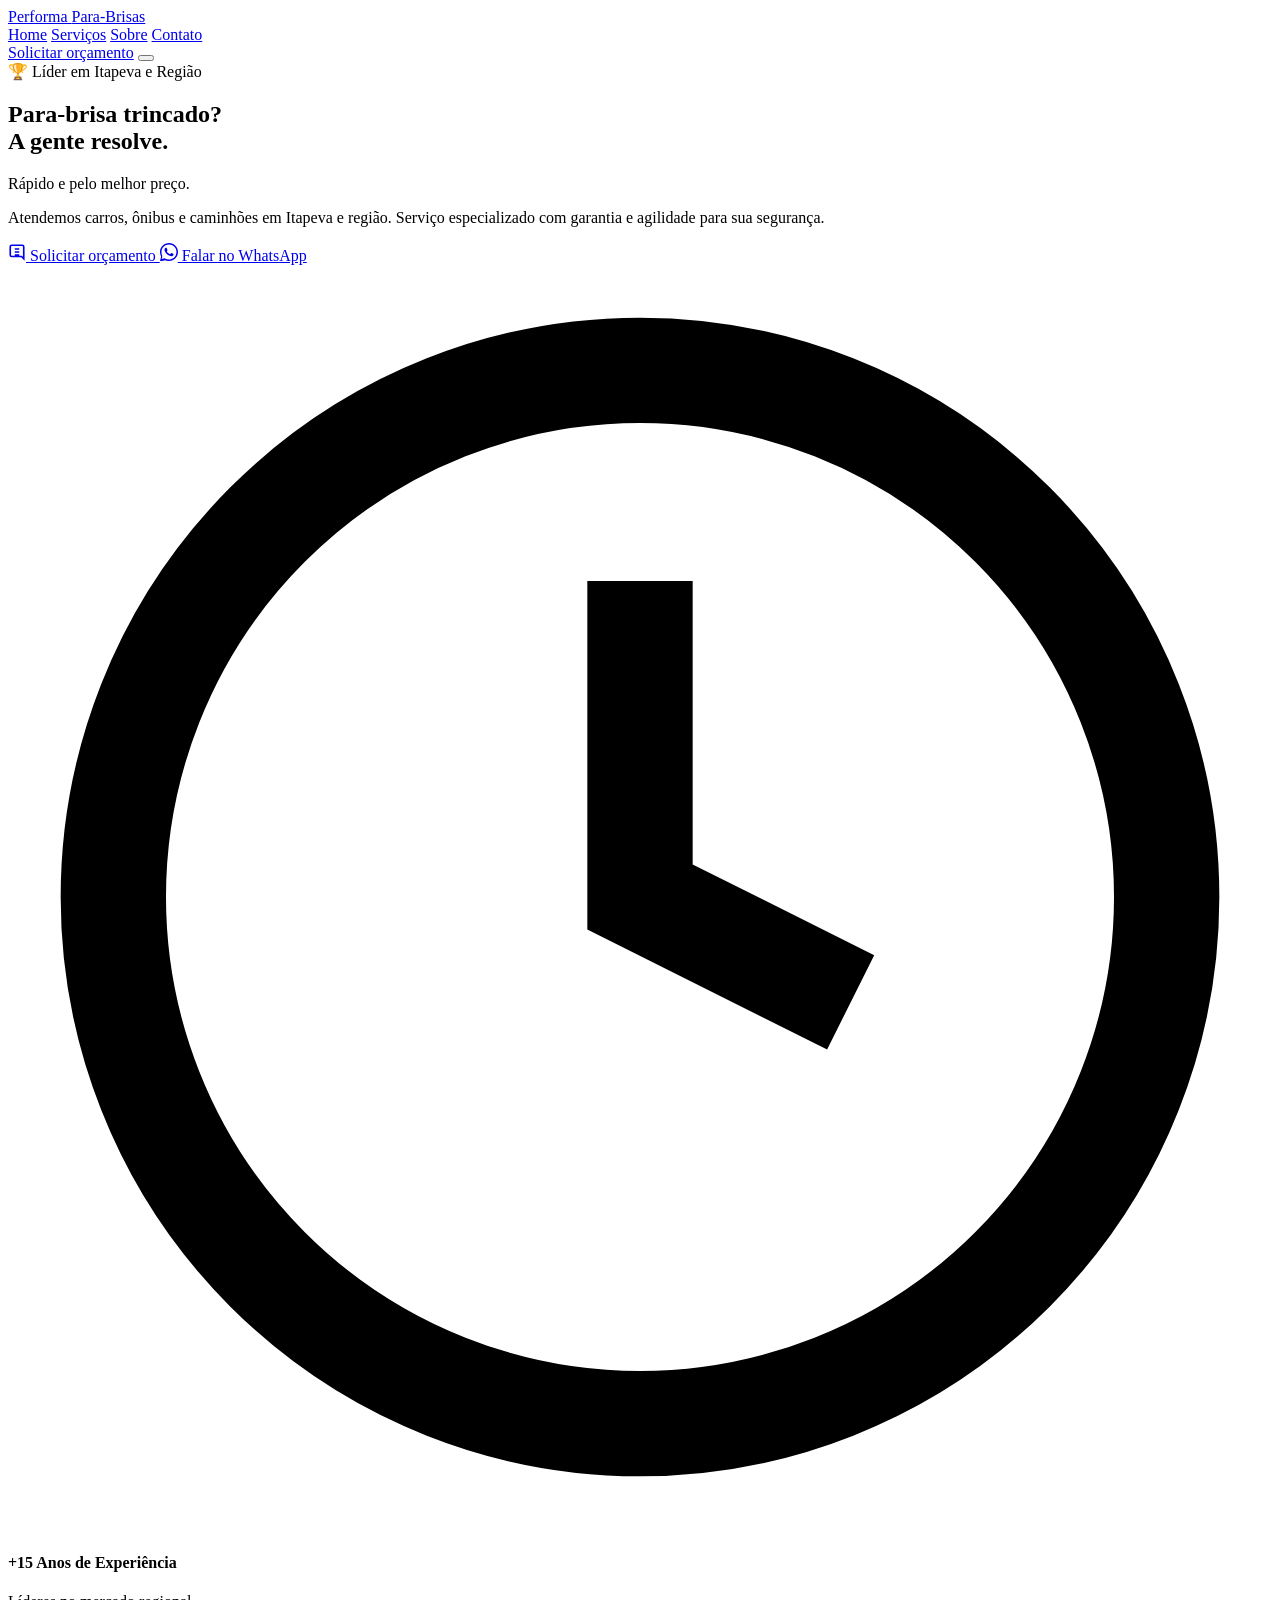
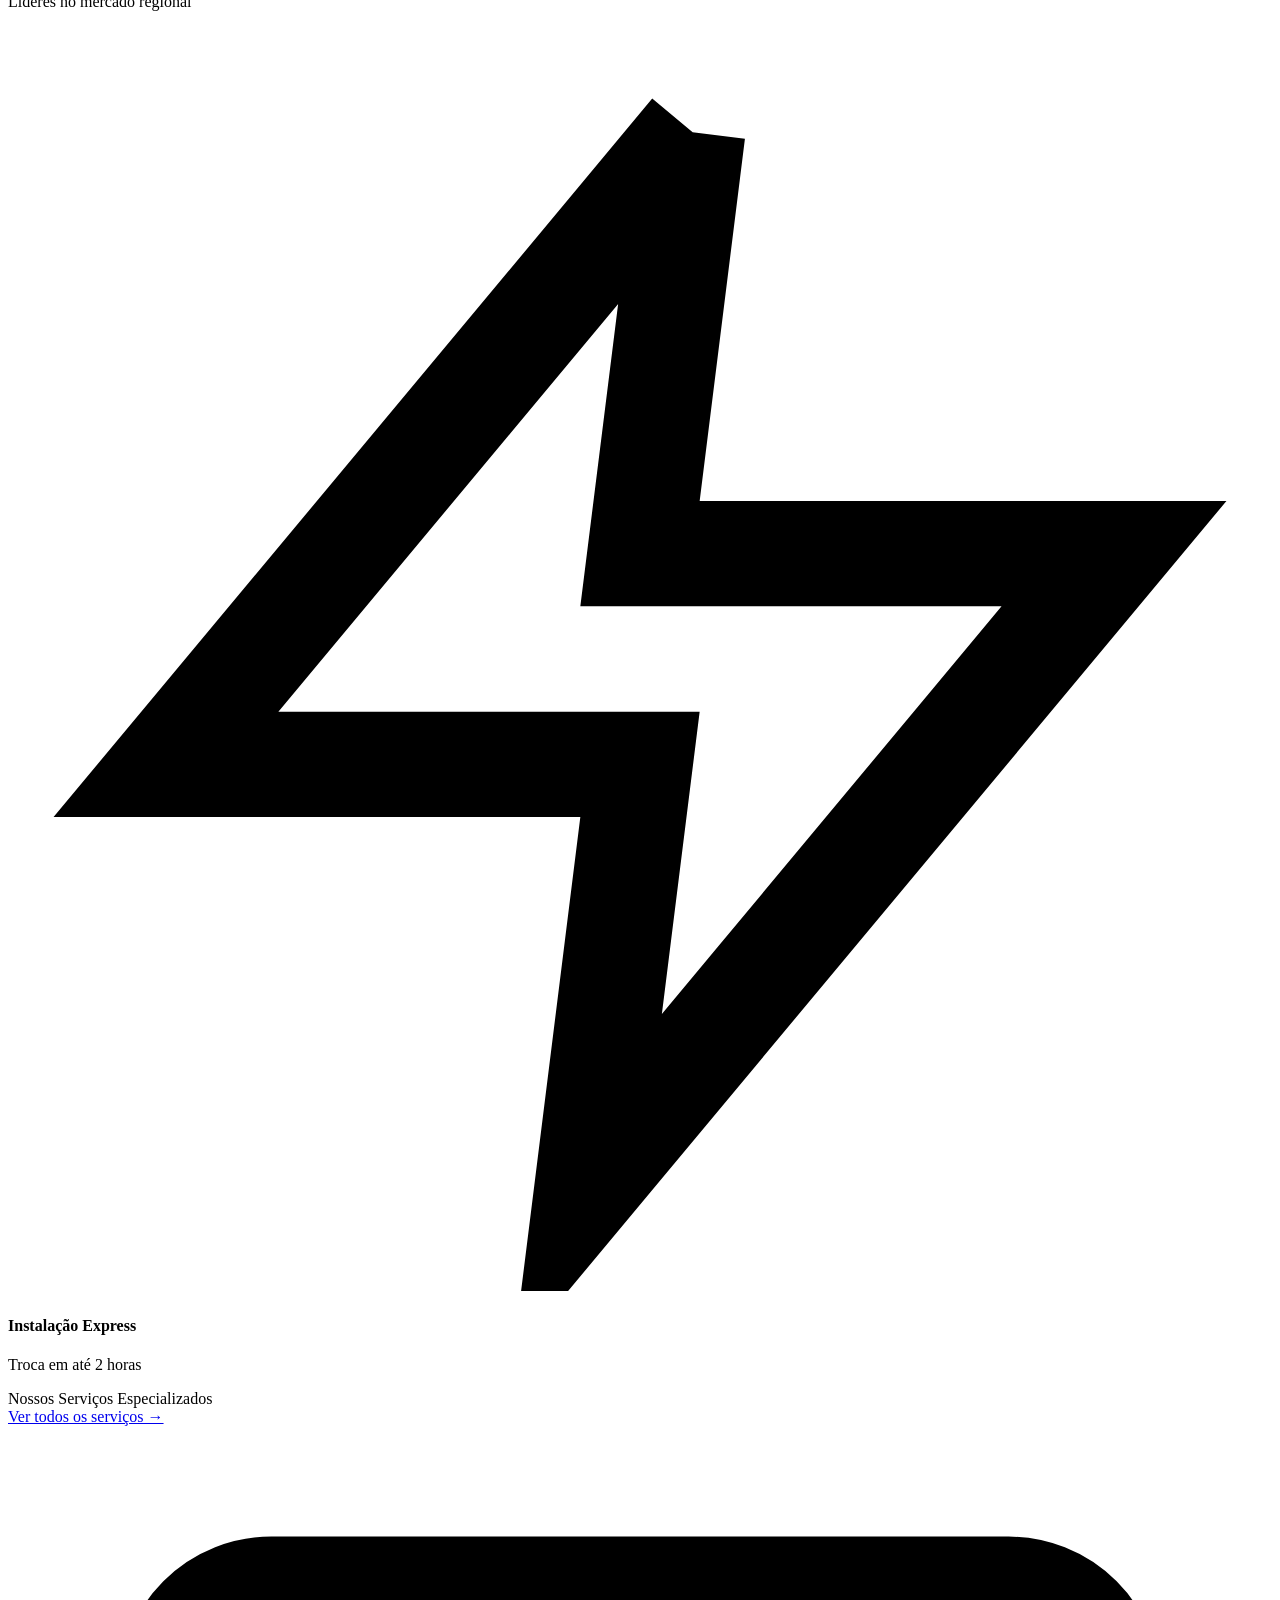
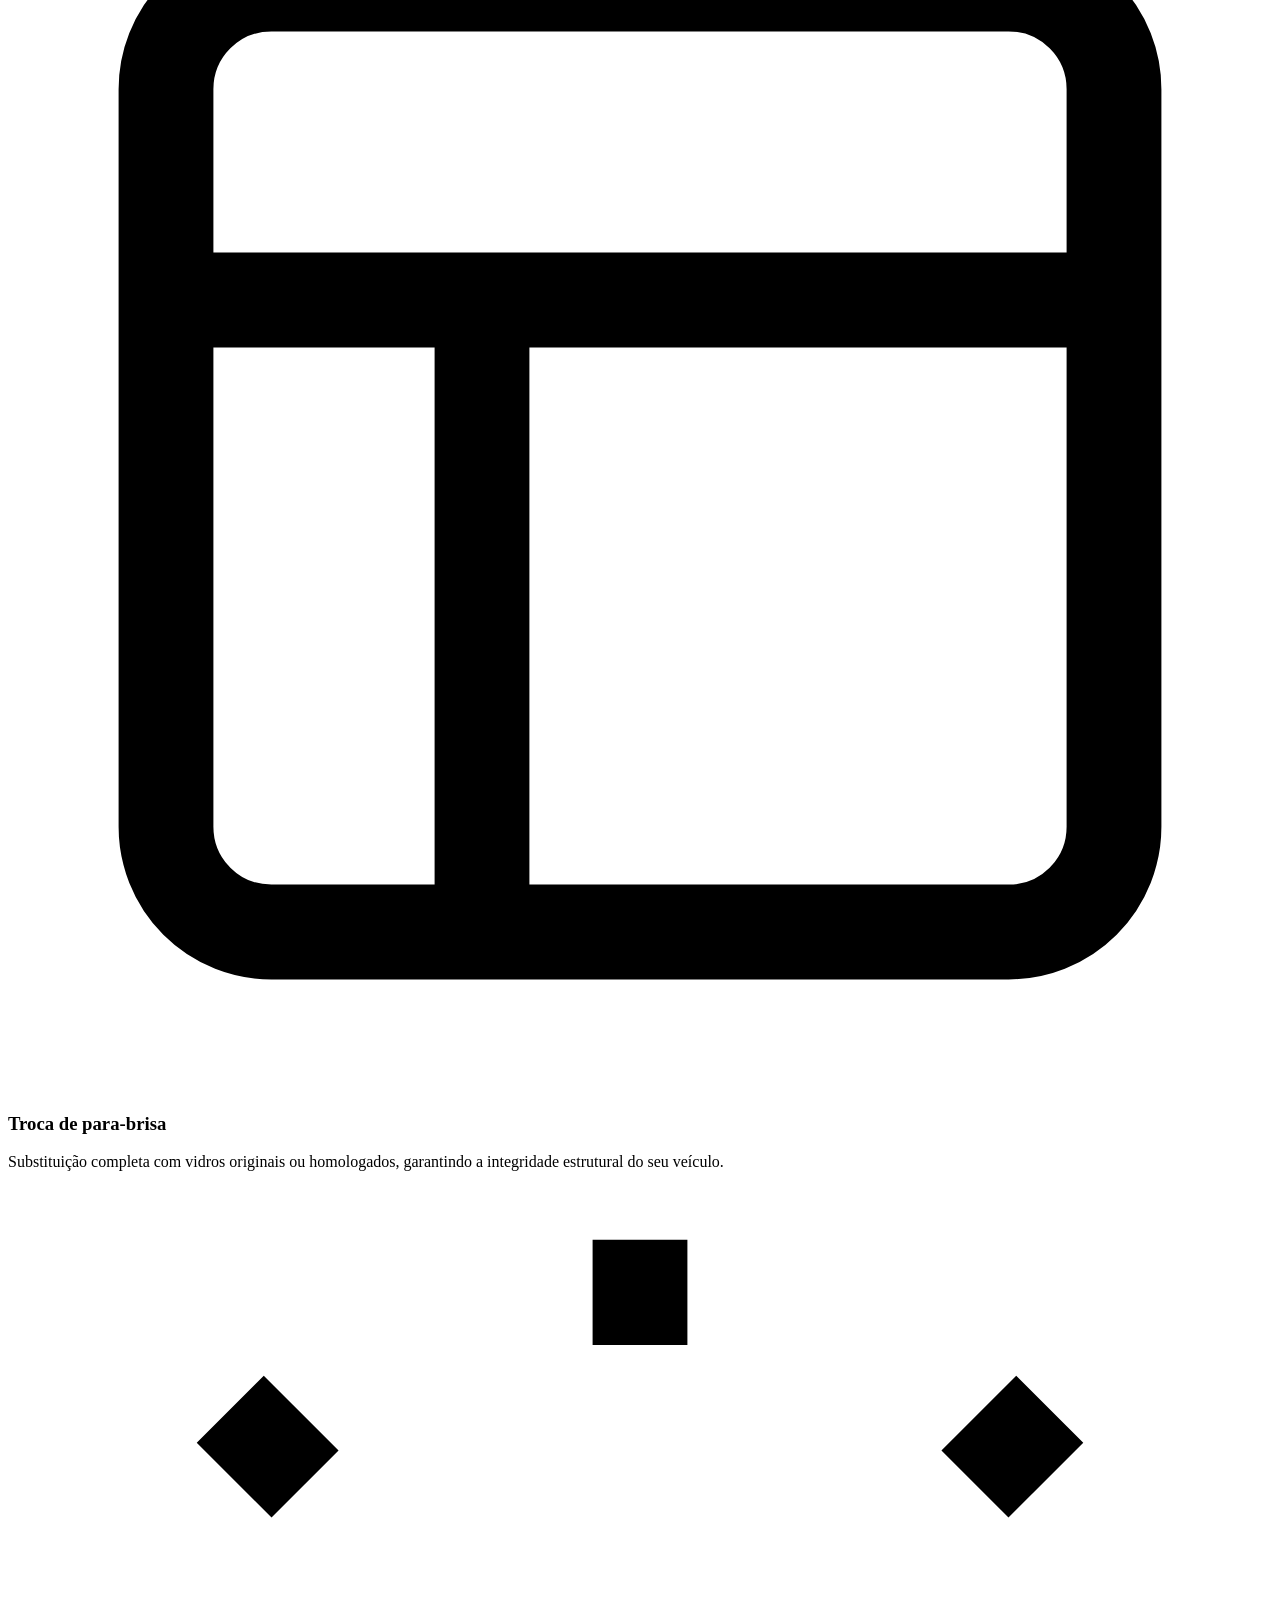
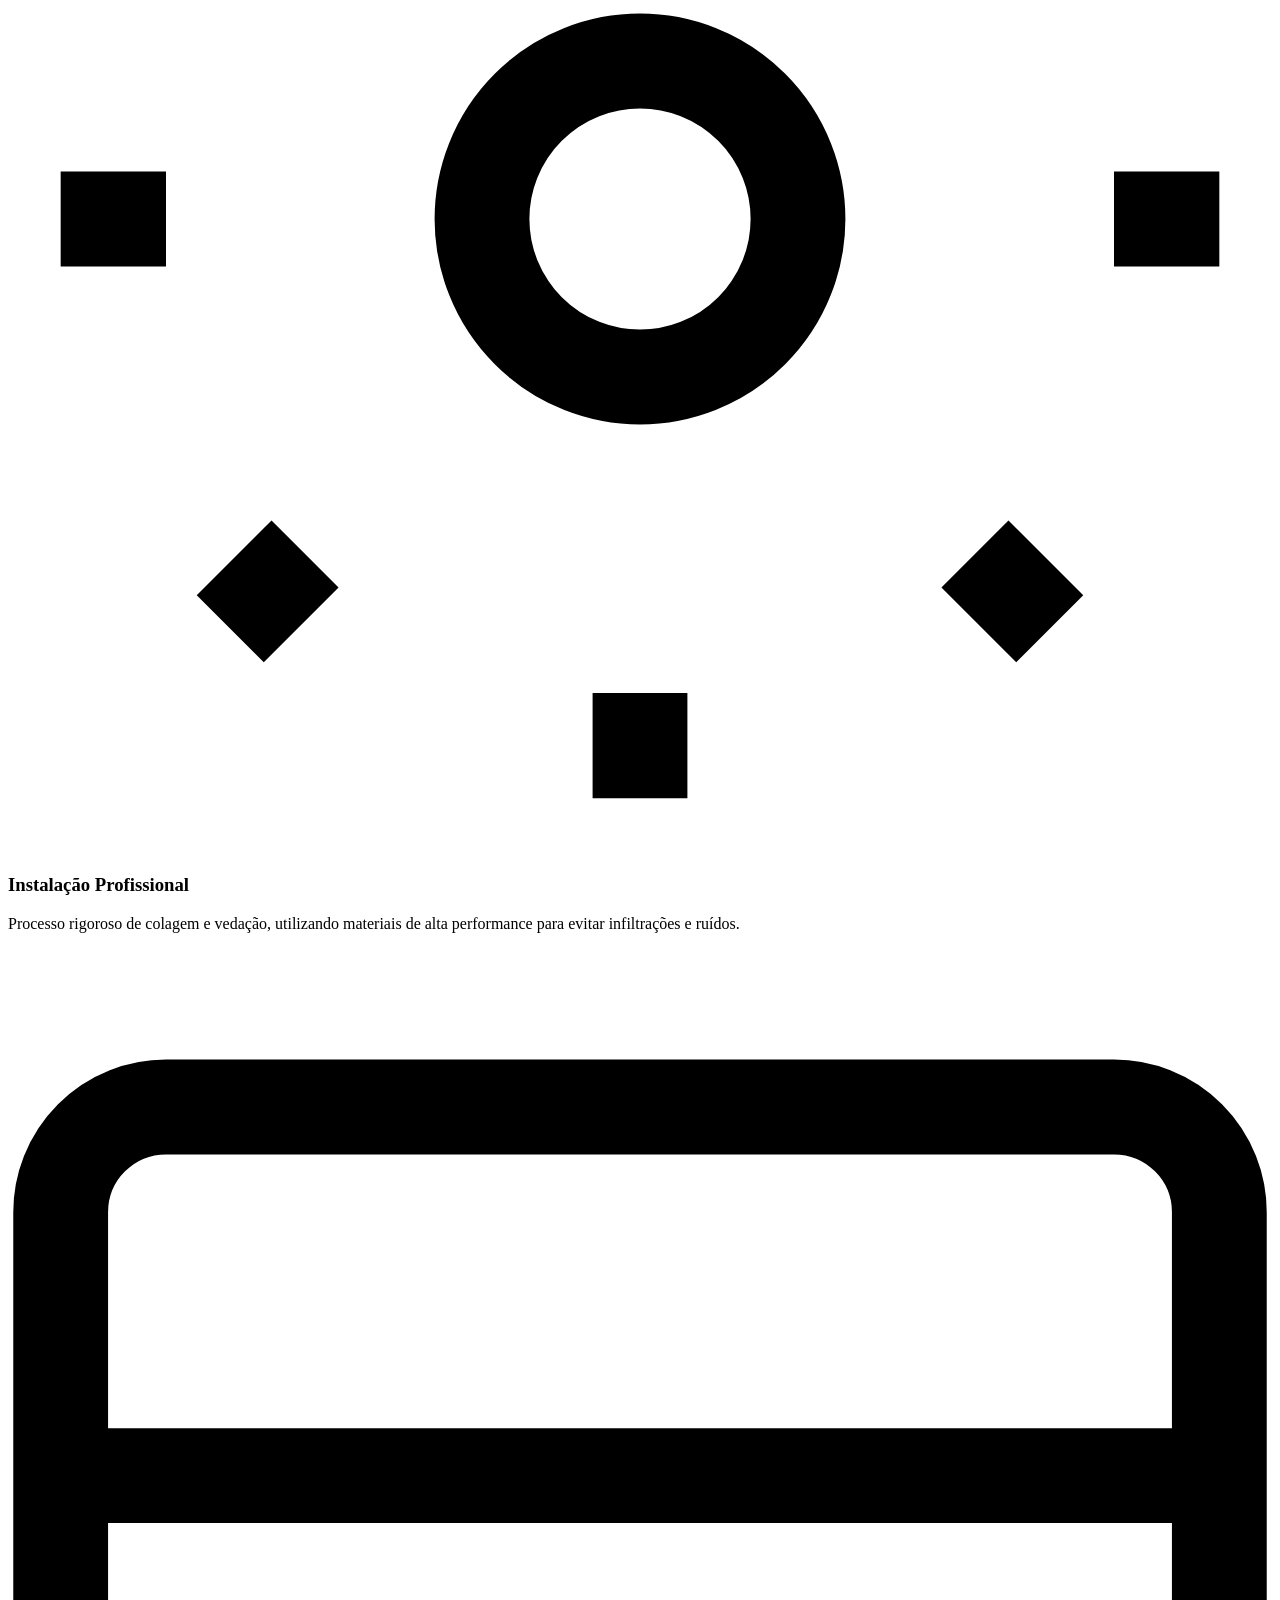
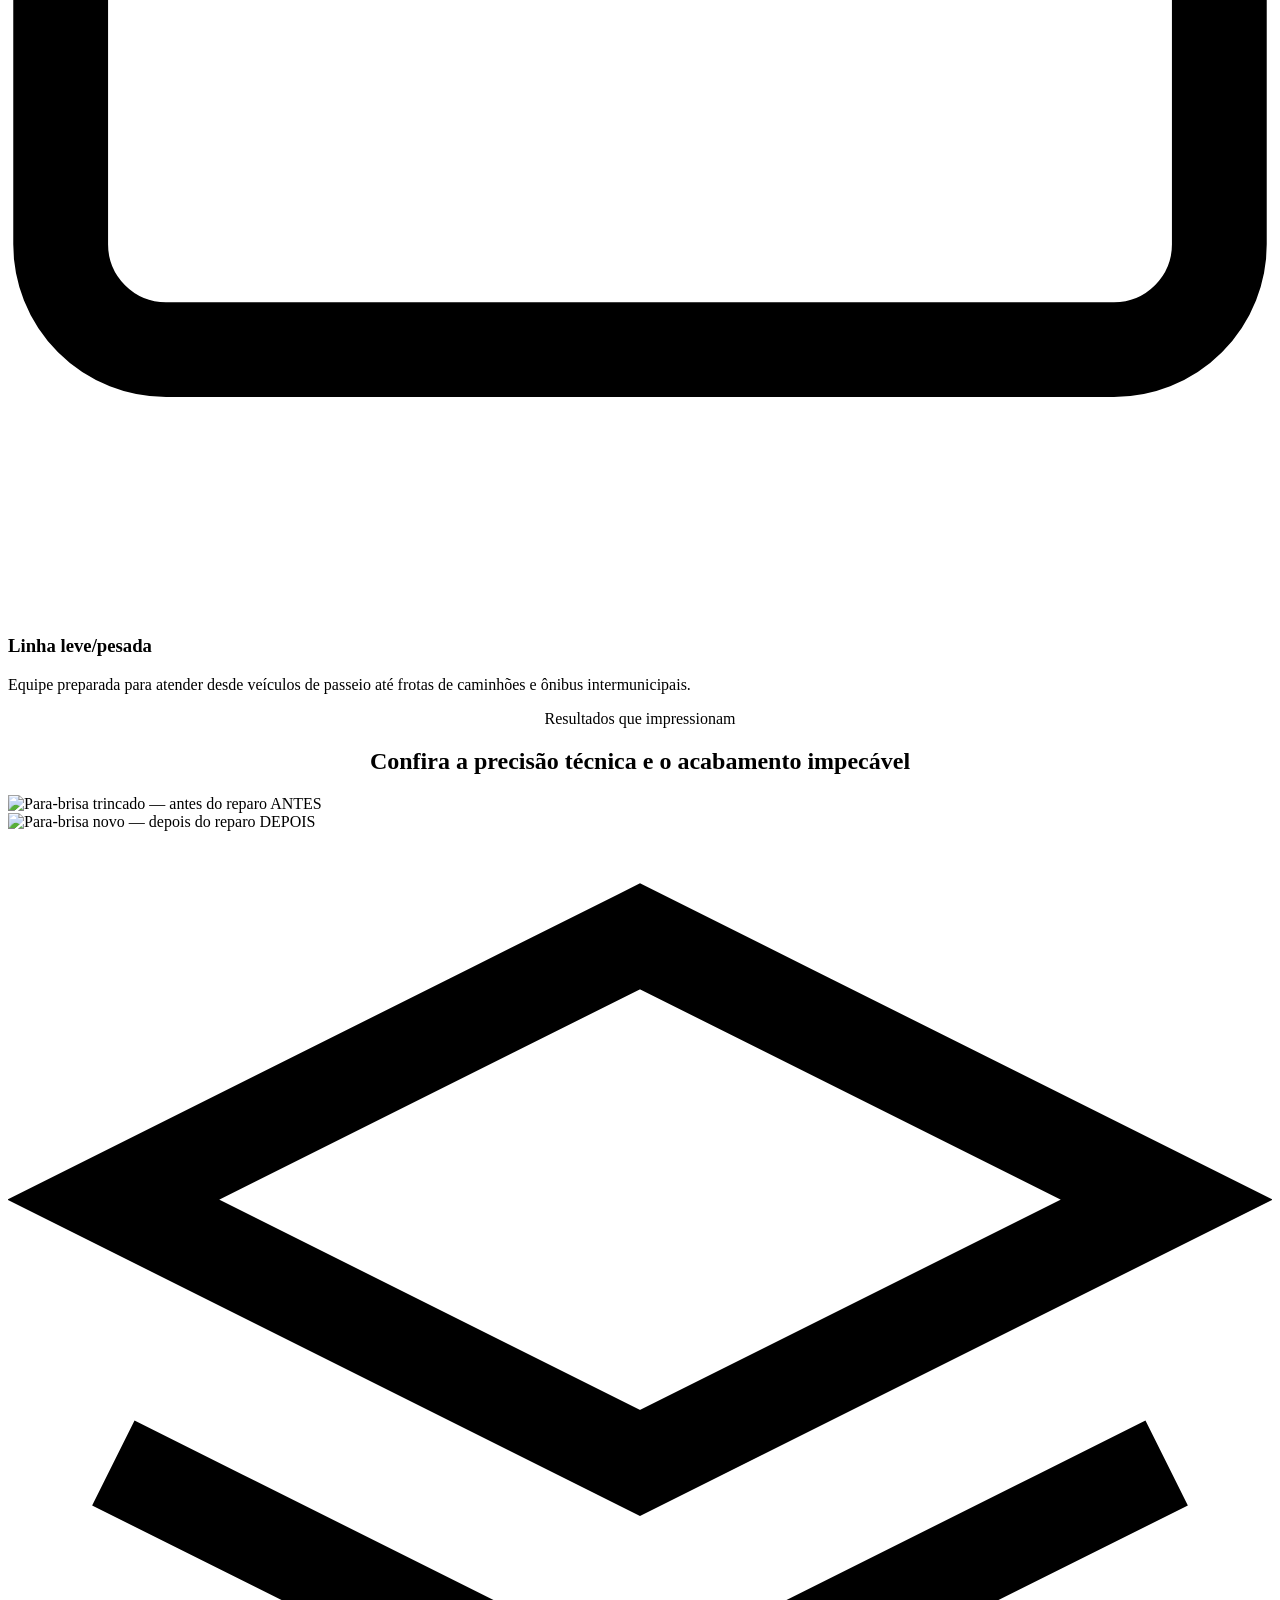
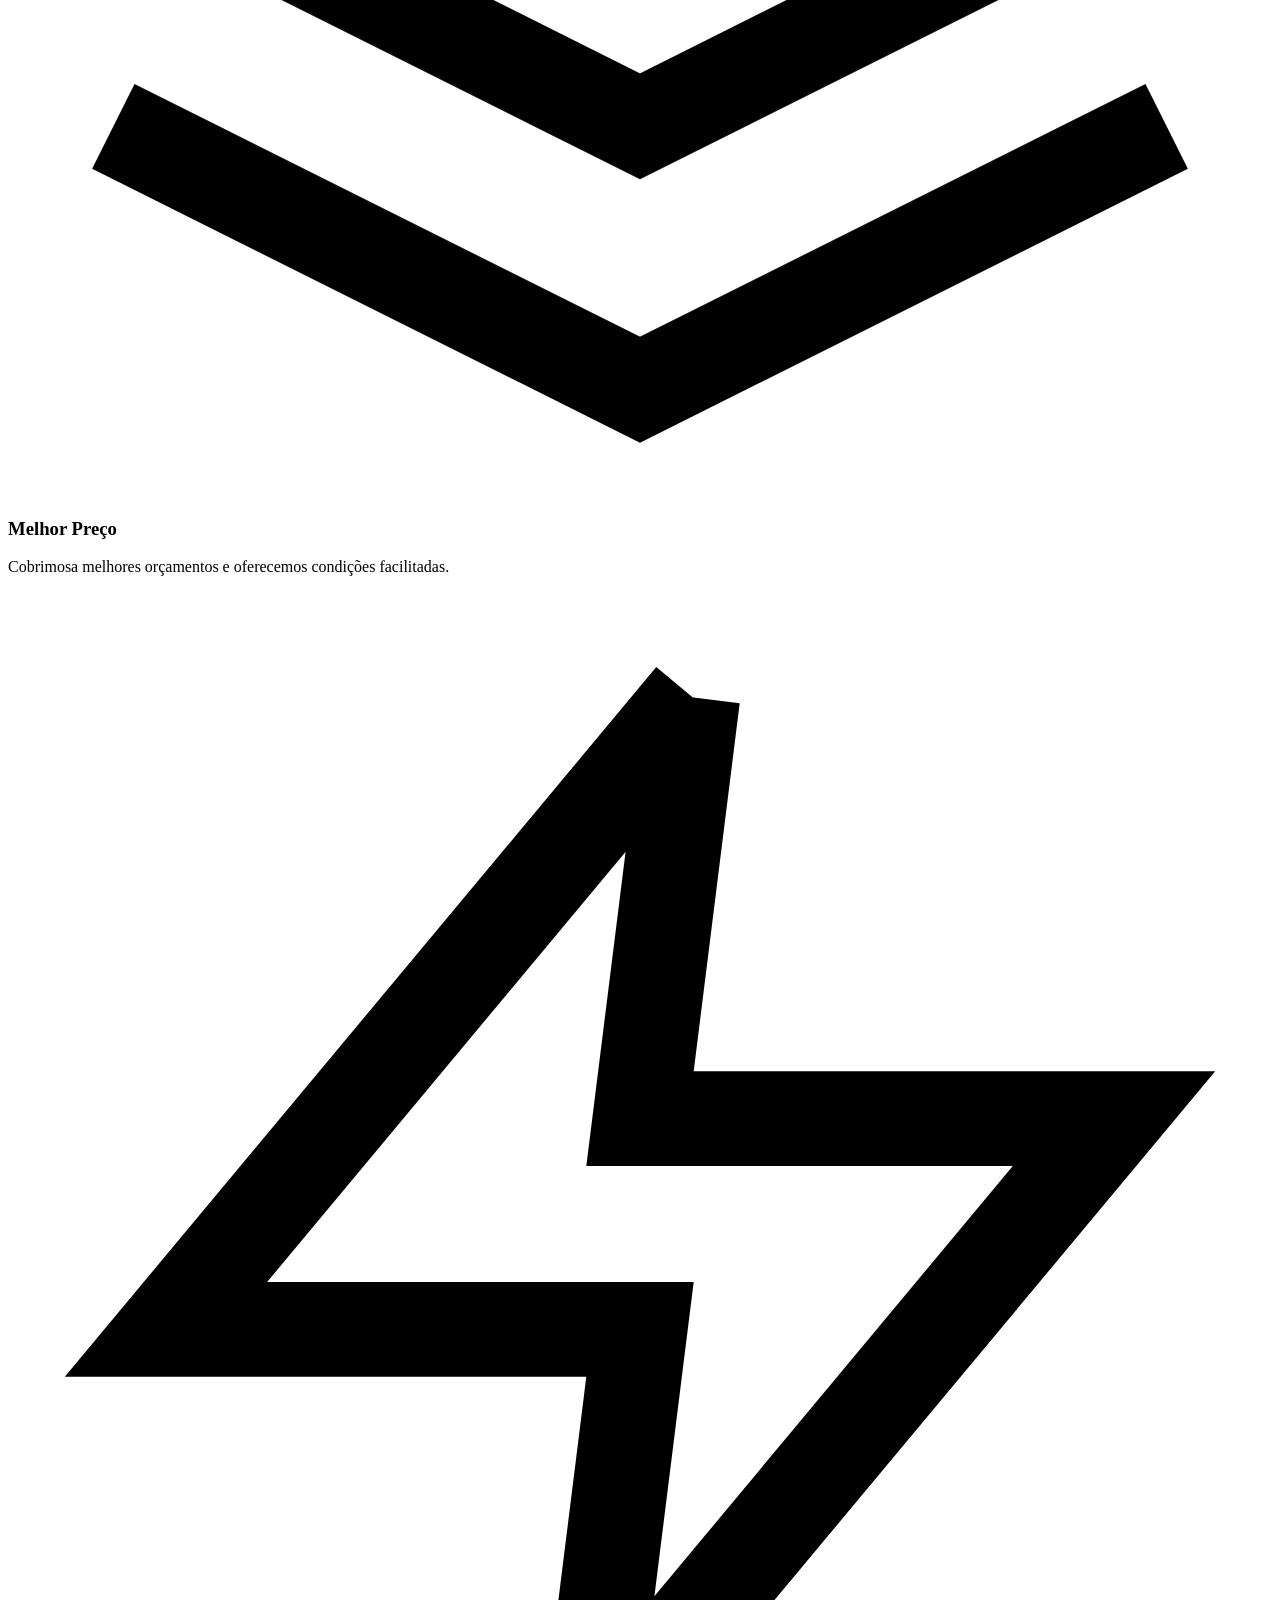
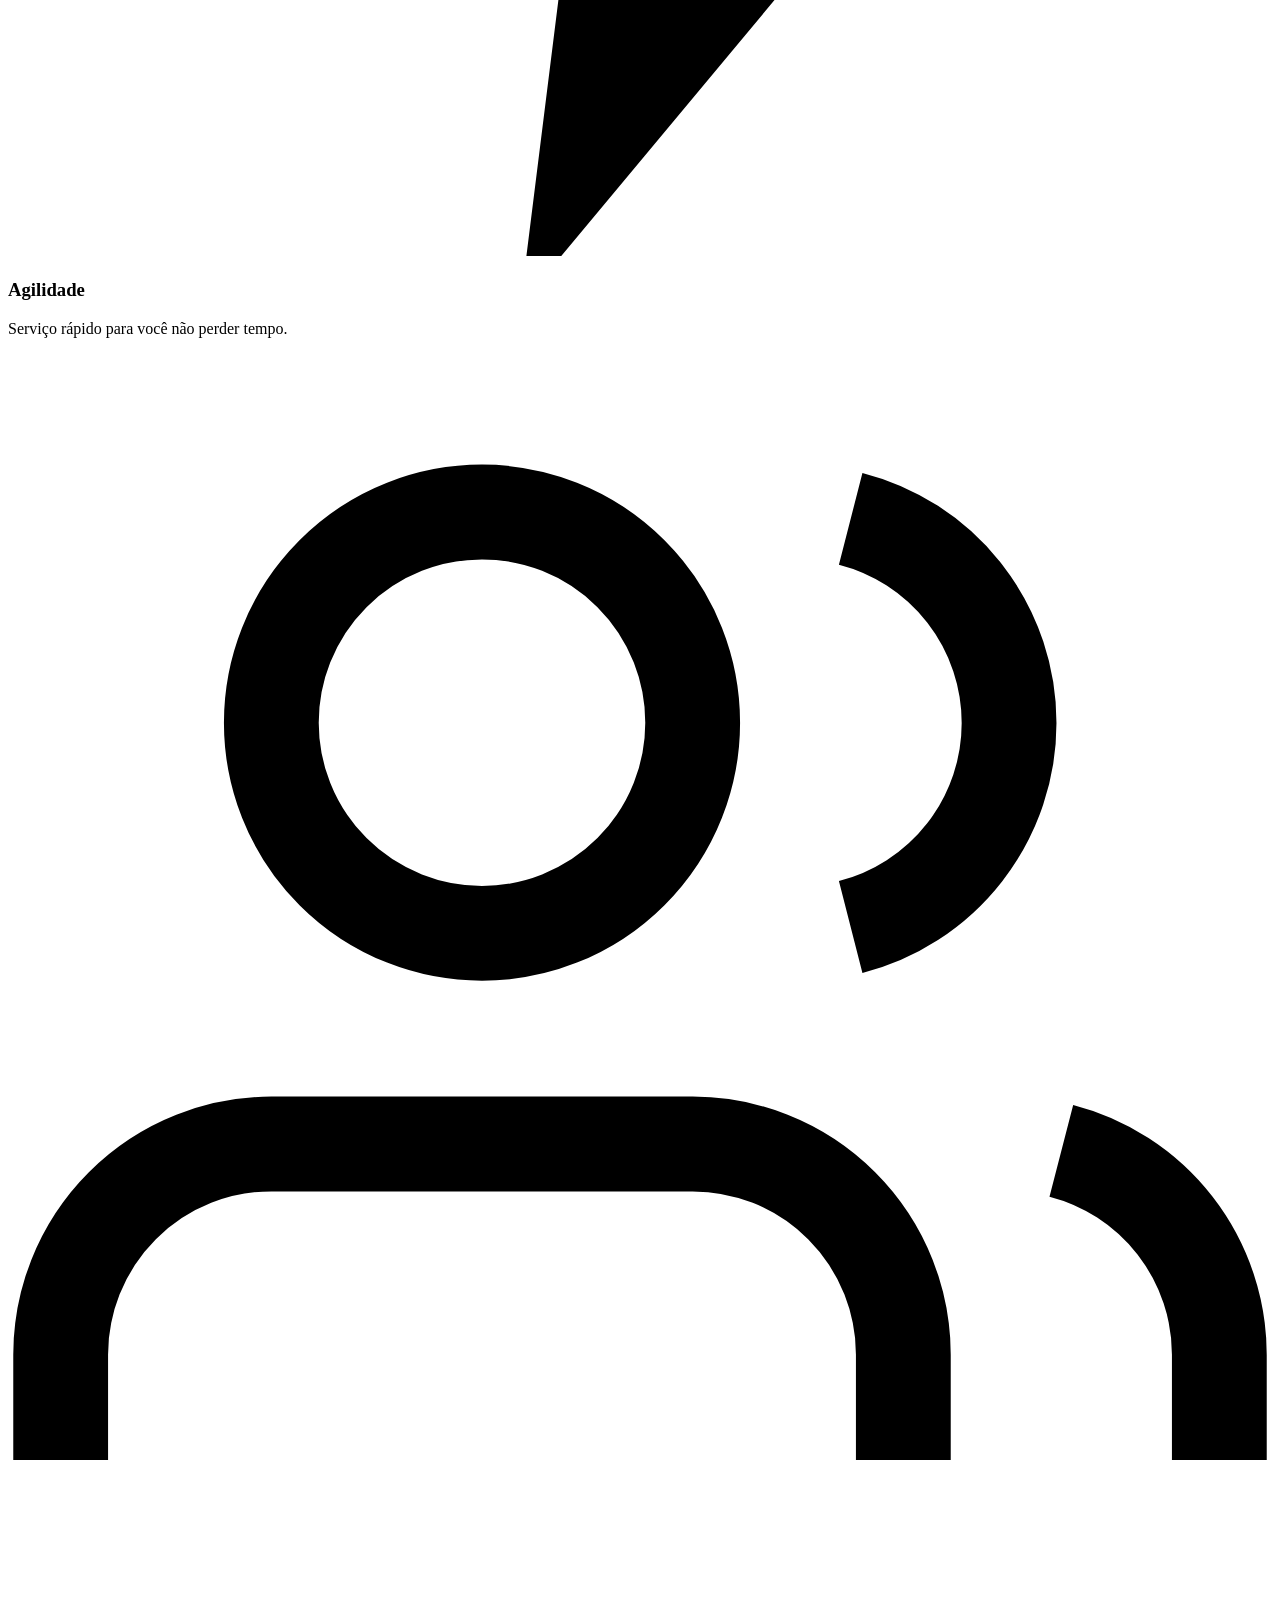
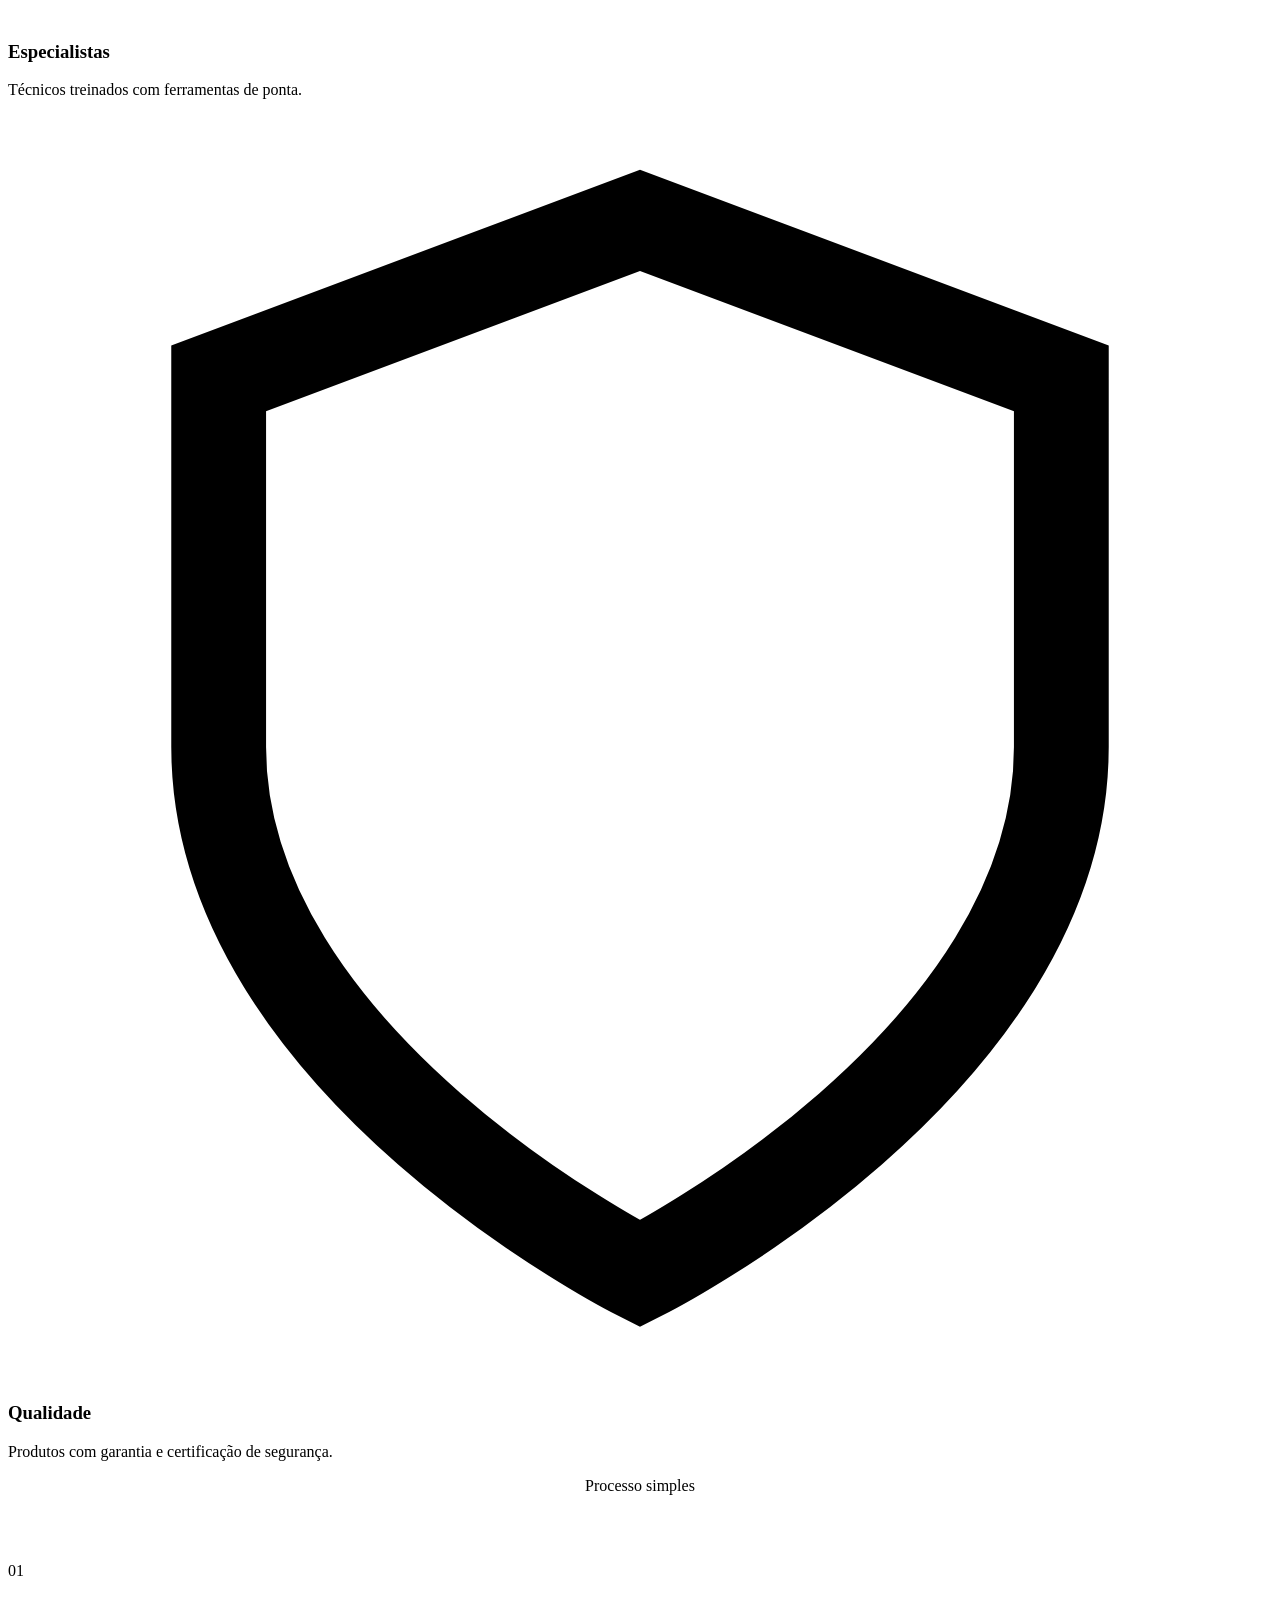
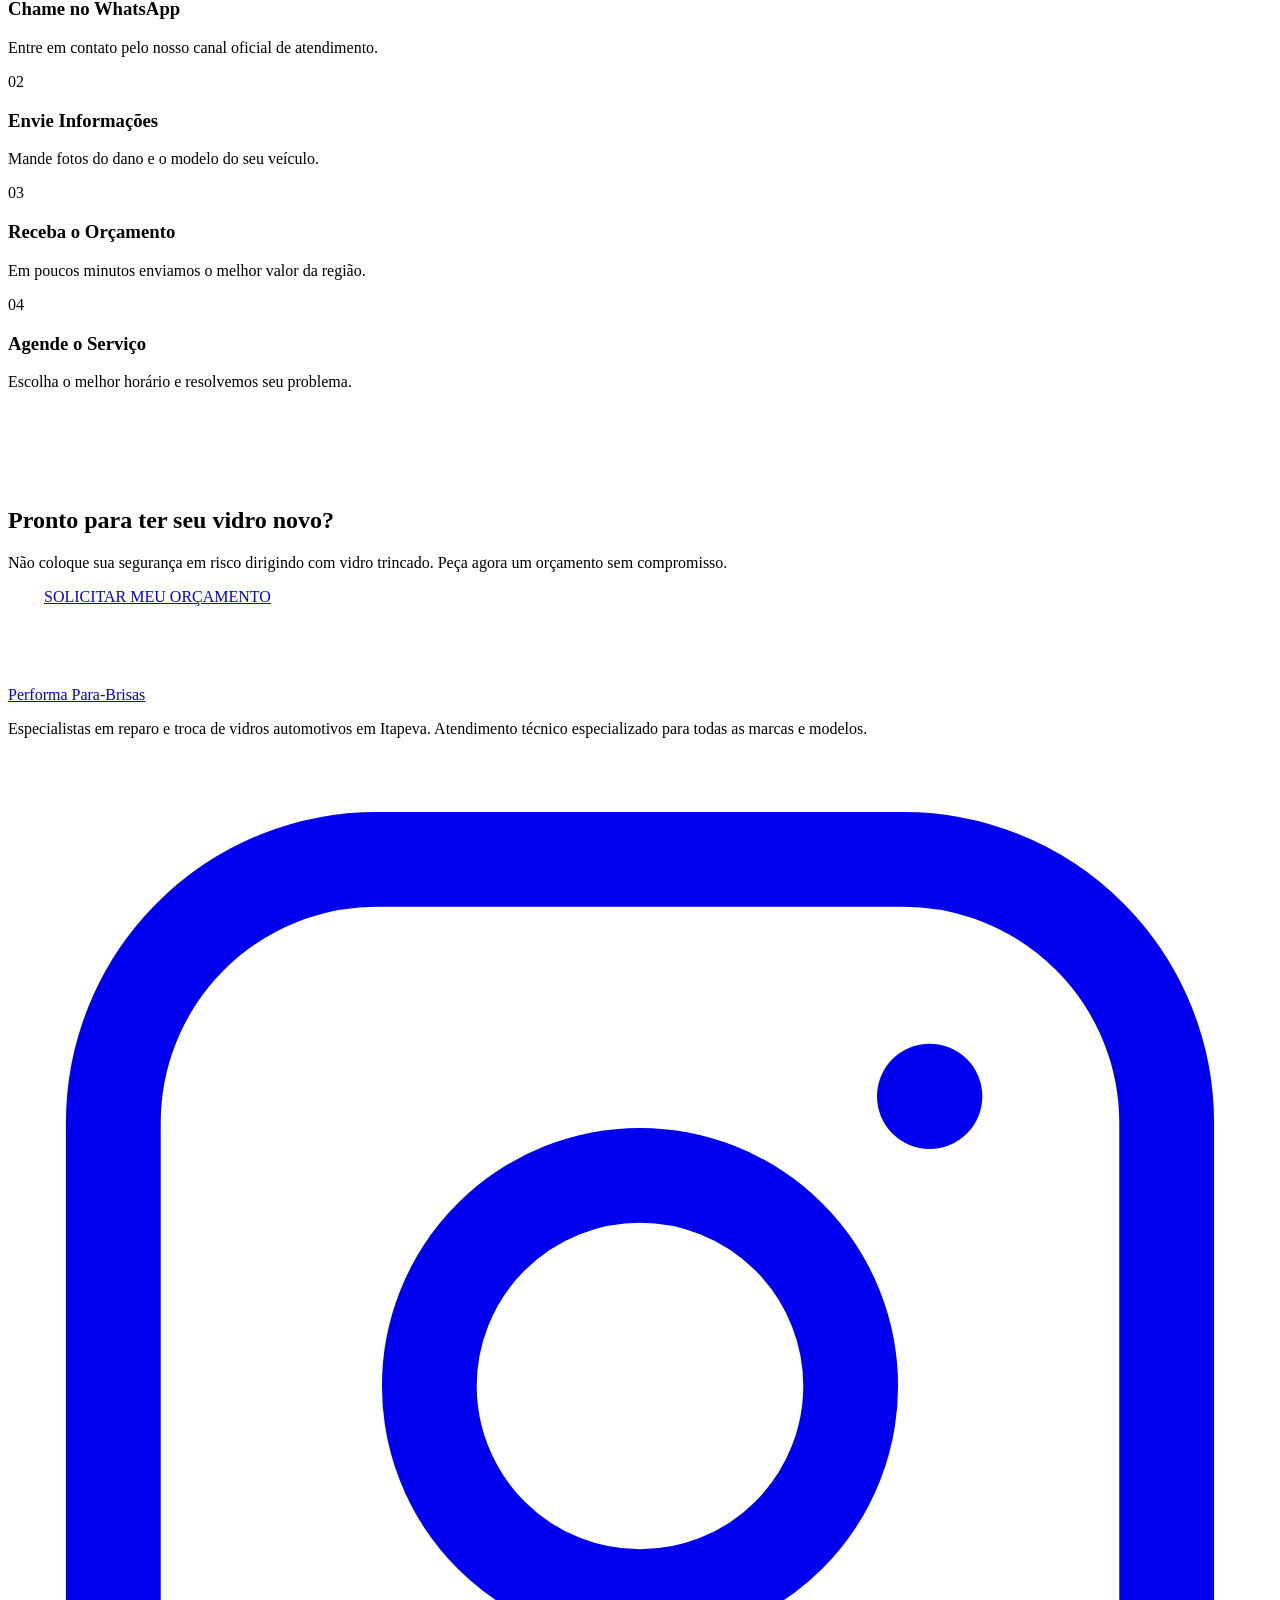
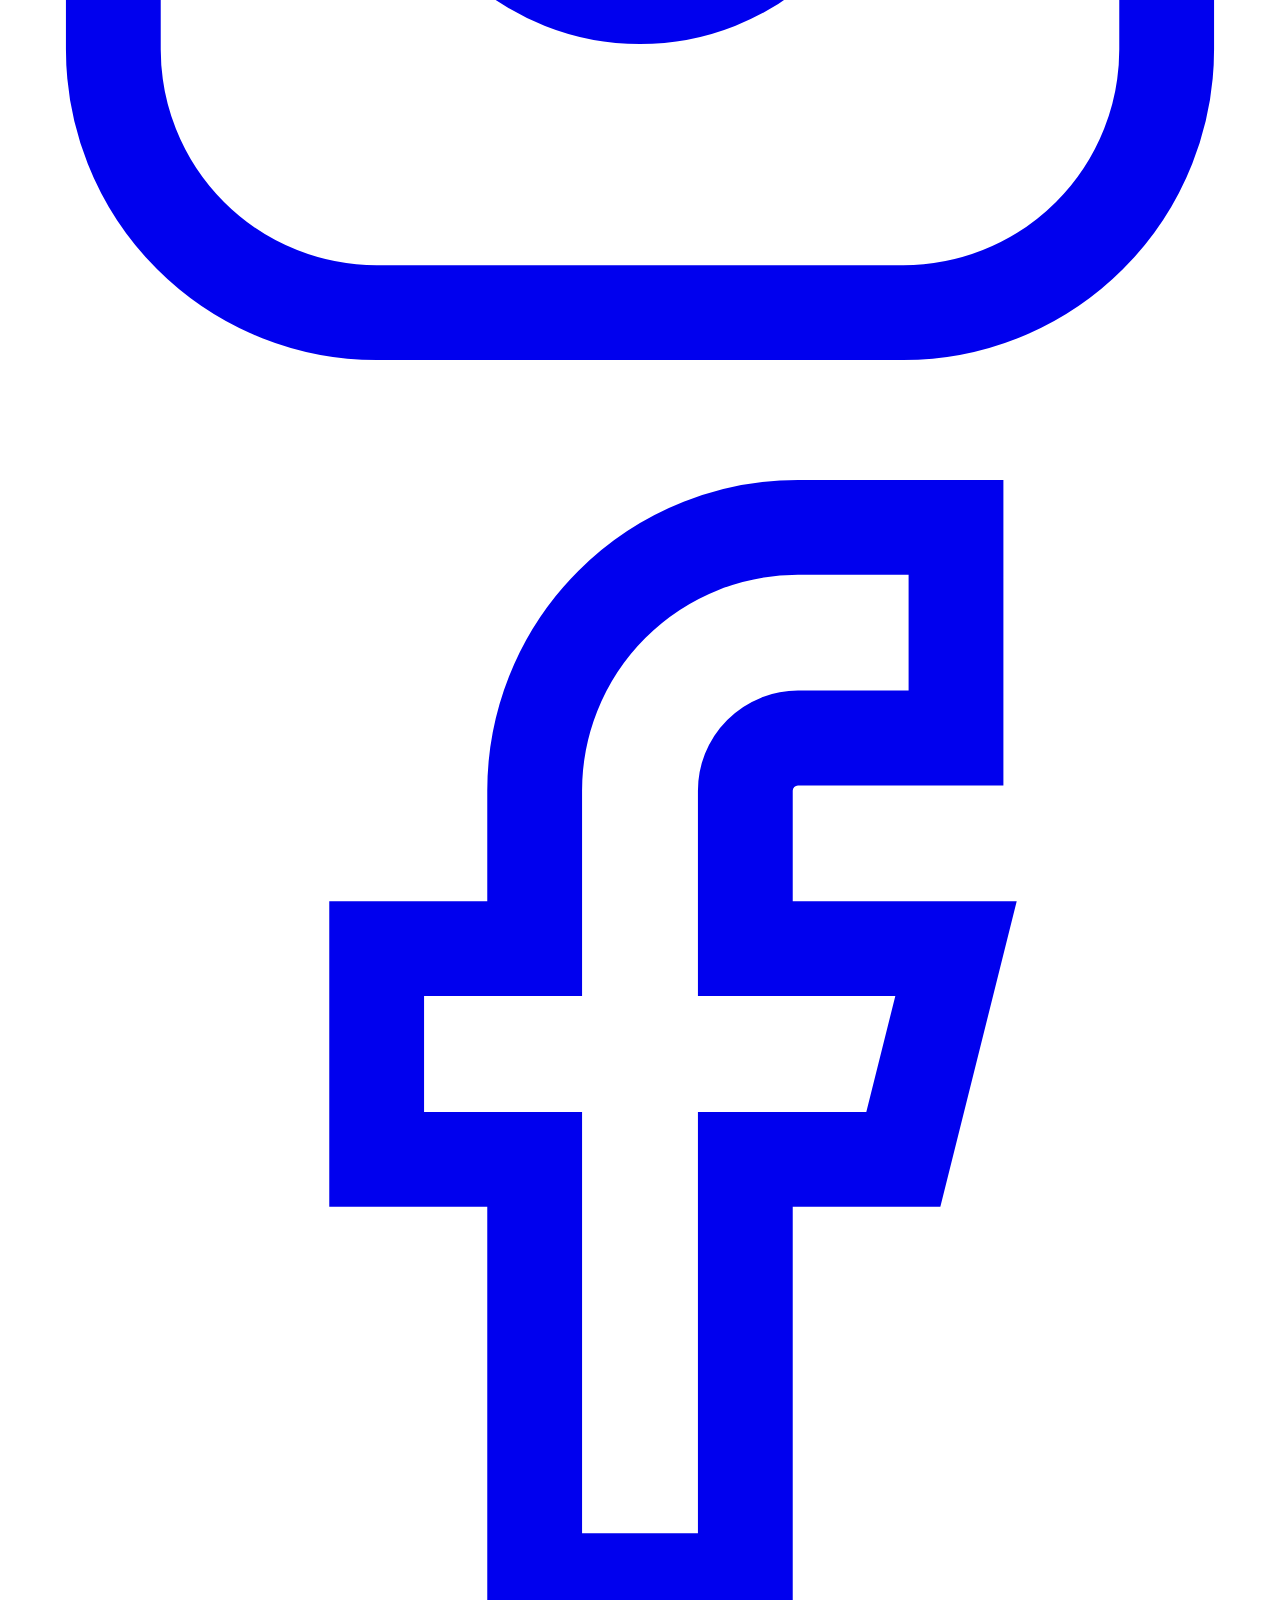
==== index.html @ 49ca81a1 "feat: create homepage structure" ====
<!DOCTYPE html>
<html lang="pt-BR">
<head>
  <meta charset="UTF-8" />
  <meta name="viewport" content="width=device-width, initial-scale=1.0" />
  <title>Performa Para-Brisas | Troca e Reparo de Vidros Automotivos em Itapeva/SP</title>
  <meta name="description" content="Especialistas em troca e reparo de para-brisa em Itapeva e região. Atendimento rápido, vidros originais, garantia vitalícia. Solicite seu orçamento agora!" />
  <link rel="preconnect" href="https://fonts.googleapis.com" />
  <link rel="preconnect" href="https://fonts.gstatic.com" crossorigin />
  <link rel="stylesheet" href="src/styles/styles.css" />
</head>
<body>

<!-- ====== NAVBAR ====== -->
<header class="navbar">
  <div class="container navbar-inner mobile-nav">
    <a href="index.html" class="navbar-logo">Performa <span>Para-Brisas</span></a>
    <nav class="navbar-links">
      <a href="index.html" class="active">Home</a>
      <a href="./src/pages/services.html">Serviços</a>
      <a href="./src/pages/about.html">Sobre</a>
      <a href="./src/pages/contact.html">Contato</a>
    </nav>
    <div class="navbar-cta">
      <a href="./src/pages/contact.html" class="btn btn-primary">Solicitar orçamento</a>
      <button class="menu-toggle" aria-label="Menu">
        <span></span><span></span><span></span>
      </button>
    </div>
  </div>
</header>

<!-- ====== HERO ====== -->
<section class="hero">
  <div class="hero-bg"></div>
  <div class="hero-grid"></div>
  <div class="container">
    <div class="hero-content">
      <span class="hero-badge">🏆 Líder em Itapeva e Região</span>
      <h1>Para-brisa trincado?<br><span>A gente resolve.</span></h1>
      <p class="hero-sub">Rápido e pelo melhor preço.</p>
      <p class="hero-desc">Atendemos carros, ônibus e caminhões em Itapeva e região. Serviço especializado com garantia e agilidade para sua segurança.</p>
      <div class="hero-actions">
        <a href="./src/pages/contact.html" class="btn btn-primary">
          <svg xmlns="http://www.w3.org/2000/svg" width="18" height="18" fill="none" viewBox="0 0 24 24" stroke="currentColor" stroke-width="2.2"><path d="M9 12h6M9 16h6M9 8h6M5 3h14a2 2 0 0 1 2 2v16l-3-3H5a2 2 0 0 1-2-2V5a2 2 0 0 1 2-2z"/></svg>
          Solicitar orçamento
        </a>
        <a href="https://wa.me/5515999990000" target="_blank" class="btn btn-whatsapp">
          <svg xmlns="http://www.w3.org/2000/svg" width="18" height="18" viewBox="0 0 24 24" fill="currentColor"><path d="M17.472 14.382c-.297-.149-1.758-.867-2.03-.967-.273-.099-.471-.148-.67.15-.197.297-.767.966-.94 1.164-.173.199-.347.223-.644.075-.297-.15-1.255-.463-2.39-1.475-.883-.788-1.48-1.761-1.653-2.059-.173-.297-.018-.458.13-.606.134-.133.298-.347.446-.52.149-.174.198-.298.298-.497.099-.198.05-.371-.025-.52-.075-.149-.669-1.612-.916-2.207-.242-.579-.487-.5-.669-.51-.173-.008-.371-.01-.57-.01-.198 0-.52.074-.792.372-.272.297-1.04 1.016-1.04 2.479 0 1.462 1.065 2.875 1.213 3.074.149.198 2.096 3.2 5.077 4.487.709.306 1.262.489 1.694.625.712.227 1.36.195 1.871.118.571-.085 1.758-.719 2.006-1.413.248-.694.248-1.289.173-1.413-.074-.124-.272-.198-.57-.347z"/><path d="M12 0C5.373 0 0 5.373 0 12c0 2.125.557 4.126 1.534 5.858L.057 23.854a.5.5 0 0 0 .609.609l6.098-1.473A11.95 11.95 0 0 0 12 24c6.627 0 12-5.373 12-12S18.627 0 12 0zm0 22c-1.969 0-3.81-.543-5.385-1.485l-.385-.23-3.994.964.983-3.9-.253-.404A9.944 9.944 0 0 1 2 12C2 6.477 6.477 2 12 2s10 4.477 10 10-4.477 10-10 10z"/></svg>
          Falar no WhatsApp
        </a>
      </div>
    </div>
  </div>
  <!-- Stats cards -->
  <div class="hero-stats">
    <div class="hero-stat-card">
      <div class="hero-stat-icon">
        <svg xmlns="http://www.w3.org/2000/svg" fill="none" viewBox="0 0 24 24" stroke="currentColor" stroke-width="2"><circle cx="12" cy="12" r="10"/><polyline points="12 6 12 12 16 14"/></svg>
      </div>
      <div>
        <h4>+15 Anos de Experiência</h4>
        <p>Líderes no mercado regional</p>
      </div>
    </div>
    <div class="hero-stat-card">
      <div class="hero-stat-icon">
        <svg xmlns="http://www.w3.org/2000/svg" fill="none" viewBox="0 0 24 24" stroke="currentColor" stroke-width="2"><polyline points="13 2 3 14 12 14 11 22 21 10 12 10 13 2"/></svg>
      </div>
      <div>
        <h4>Instalação Express</h4>
        <p>Troca em até 2 horas</p>
      </div>
    </div>
  </div>
</section>

<!-- ====== SERVICES PREVIEW ====== -->
<section>
  <div class="container">
    <div class="section-header">
      <div>
        <span class="section-label">Nossos Serviços Especializados</span>
      </div>
      <a href="./src/pages/services.html" class="view-all">Ver todos os serviços →</a>
    </div>
    <div class="services-grid">
      <div class="service-card fade-in">
        <div class="service-card-icon">
          <svg xmlns="http://www.w3.org/2000/svg" fill="none" viewBox="0 0 24 24" stroke="currentColor" stroke-width="1.8"><rect x="3" y="3" width="18" height="18" rx="2"/><path d="M3 9h18M9 21V9"/></svg>
        </div>
        <h3>Troca de para-brisa</h3>
        <p>Substituição completa com vidros originais ou homologados, garantindo a integridade estrutural do seu veículo.</p>
      </div>
      <div class="service-card fade-in">
        <div class="service-card-icon">
          <svg xmlns="http://www.w3.org/2000/svg" fill="none" viewBox="0 0 24 24" stroke="currentColor" stroke-width="1.8"><circle cx="12" cy="12" r="3"/><path d="M12 1v2M12 21v2M4.22 4.22l1.42 1.42M18.36 18.36l1.42 1.42M1 12h2M21 12h2M4.22 19.78l1.42-1.42M18.36 5.64l1.42-1.42"/></svg>
        </div>
        <h3>Instalação Profissional</h3>
        <p>Processo rigoroso de colagem e vedação, utilizando materiais de alta performance para evitar infiltrações e ruídos.</p>
      </div>
      <div class="service-card fade-in">
        <div class="service-card-icon">
          <svg xmlns="http://www.w3.org/2000/svg" fill="none" viewBox="0 0 24 24" stroke="currentColor" stroke-width="1.8"><rect x="1" y="3" width="22" height="16" rx="2"/><path d="M1 10h22"/></svg>
        </div>
        <h3>Linha leve/pesada</h3>
        <p>Equipe preparada para atender desde veículos de passeio até frotas de caminhões e ônibus intermunicipais.</p>
      </div>
    </div>
  </div>
</section>

<!-- ====== BEFORE/AFTER ====== -->
<section class="before-after-section">
  <div class="container">
    <div style="text-align:center; margin-bottom:12px;">
      <span class="section-label">Resultados que impressionam</span>
      <h2>Confira a precisão técnica e o acabamento impecável</h2>
    </div>
    <div class="before-after-grid">
      <div class="before-after-wrapper fade-in">
        <img src="https://images.unsplash.com/photo-1558618666-fcd25c85cd64?w=700&q=80" alt="Para-brisa trincado — antes do reparo" />
        <span class="ba-tag antes">ANTES</span>
      </div>
      <div class="before-after-wrapper fade-in">
        <img src="https://images.unsplash.com/photo-1492144534655-ae79c964c9d7?w=700&q=80" alt="Para-brisa novo — depois do reparo" />
        <span class="ba-tag depois">DEPOIS</span>
      </div>
    </div>
  </div>
</section>

<!-- ====== WHY CHOOSE ====== -->
<section>
  <div class="container">
    <div class="why-grid">
      <div class="why-item fade-in">
        <div class="why-icon">
          <svg xmlns="http://www.w3.org/2000/svg" fill="none" viewBox="0 0 24 24" stroke="currentColor" stroke-width="1.8"><path d="M12 2L2 7l10 5 10-5-10-5zM2 17l10 5 10-5M2 12l10 5 10-5"/></svg>
        </div>
        <h3>Melhor Preço</h3>
        <p>Cobrimosa melhores orçamentos e oferecemos condições facilitadas.</p>
      </div>
      <div class="why-item fade-in">
        <div class="why-icon">
          <svg xmlns="http://www.w3.org/2000/svg" fill="none" viewBox="0 0 24 24" stroke="currentColor" stroke-width="1.8"><polyline points="13 2 3 14 12 14 11 22 21 10 12 10 13 2"/></svg>
        </div>
        <h3>Agilidade</h3>
        <p>Serviço rápido para você não perder tempo.</p>
      </div>
      <div class="why-item fade-in">
        <div class="why-icon">
          <svg xmlns="http://www.w3.org/2000/svg" fill="none" viewBox="0 0 24 24" stroke="currentColor" stroke-width="1.8"><path d="M17 21v-2a4 4 0 0 0-4-4H5a4 4 0 0 0-4 4v2"/><circle cx="9" cy="7" r="4"/><path d="M23 21v-2a4 4 0 0 0-3-3.87M16 3.13a4 4 0 0 1 0 7.75"/></svg>
        </div>
        <h3>Especialistas</h3>
        <p>Técnicos treinados com ferramentas de ponta.</p>
      </div>
      <div class="why-item fade-in">
        <div class="why-icon">
          <svg xmlns="http://www.w3.org/2000/svg" fill="none" viewBox="0 0 24 24" stroke="currentColor" stroke-width="1.8"><path d="M12 22s8-4 8-10V5l-8-3-8 3v7c0 6 8 10 8 10z"/></svg>
        </div>
        <h3>Qualidade</h3>
        <p>Produtos com garantia e certificação de segurança.</p>
      </div>
    </div>
  </div>
</section>

<!-- ====== HOW IT WORKS ====== -->
<section class="how-section">
  <div class="container">
    <div style="text-align:center; margin-bottom:8px;">
      <span class="section-label">Processo simples</span>
    </div>
    <h2 style="color:white; text-align:center;">Como funciona nosso atendimento?</h2>
    <div class="how-grid">
      <div class="how-card fade-in">
        <div class="how-num">01</div>
        <h3>Chame no WhatsApp</h3>
        <p>Entre em contato pelo nosso canal oficial de atendimento.</p>
      </div>
      <div class="how-card fade-in">
        <div class="how-num">02</div>
        <h3>Envie Informações</h3>
        <p>Mande fotos do dano e o modelo do seu veículo.</p>
      </div>
      <div class="how-card fade-in">
        <div class="how-num">03</div>
        <h3>Receba o Orçamento</h3>
        <p>Em poucos minutos enviamos o melhor valor da região.</p>
      </div>
      <div class="how-card fade-in">
        <div class="how-num">04</div>
        <h3>Agende o Serviço</h3>
        <p>Escolha o melhor horário e resolvemos seu problema.</p>
      </div>
    </div>
  </div>
</section>

<!-- ====== CTA ====== -->
<section style="padding: 80px 0;">
  <div class="container">
    <div class="cta-banner fade-in">
      <div class="cta-text">
        <h2>Pronto para ter seu vidro novo?</h2>
        <p>Não coloque sua segurança em risco dirigindo com vidro trincado. Peça agora um orçamento sem compromisso.</p>
      </div>
      <a href="./src/pages/contact.html" class="btn btn-outline" style="font-size:1rem; padding:16px 36px; white-space:nowrap;">
        SOLICITAR MEU ORÇAMENTO
      </a>
    </div>
  </div>
</section>

<!-- ====== FOOTER ====== -->
<footer class="footer">
  <div class="container">
    <div class="footer-grid">
      <div class="footer-brand">
        <a href="index.html" class="navbar-logo">Performa <span>Para-Brisas</span></a>
        <p>Especialistas em reparo e troca de vidros automotivos em Itapeva. Atendimento técnico especializado para todas as marcas e modelos.</p>
        <div class="footer-social">
          <a href="#" aria-label="Instagram">
            <svg xmlns="http://www.w3.org/2000/svg" fill="none" viewBox="0 0 24 24" stroke="currentColor" stroke-width="1.8"><rect x="2" y="2" width="20" height="20" rx="5"/><circle cx="12" cy="12" r="4"/><circle cx="17.5" cy="6.5" r="1" fill="currentColor" stroke="none"/></svg>
          </a>
          <a href="#" aria-label="Facebook">
            <svg xmlns="http://www.w3.org/2000/svg" fill="none" viewBox="0 0 24 24" stroke="currentColor" stroke-width="1.8"><path d="M18 2h-3a5 5 0 0 0-5 5v3H7v4h3v8h4v-8h3l1-4h-4V7a1 1 0 0 1 1-1h3z"/></svg>
          </a>
        </div>
      </div>
      <div class="footer-col">
        <h4>Navegação Rápida</h4>
        <ul>
          <li><a href="./src/pages/services.html">Serviços</a></li>
          <li><a href="./src/pages/about.html">Sobre Nós</a></li>
          <li><a href="./src/pages/contact.html">Contato</a></li>
          <li><a href="#">Privacidade</a></li>
          <li><a href="#">Atendimento Regional</a></li>
        </ul>
      </div>
      <div class="footer-col">
        <h4>Contato Direto</h4>
        <div class="footer-contact-item">
          <svg xmlns="http://www.w3.org/2000/svg" fill="none" viewBox="0 0 24 24" stroke="currentColor" stroke-width="2"><path d="M21 10c0 7-9 13-9 13s-9-6-9-13a9 9 0 0 1 18 0z"/><circle cx="12" cy="10" r="3"/></svg>
          Itapeva – SP e Região
        </div>
        <div class="footer-contact-item">
          <svg xmlns="http://www.w3.org/2000/svg" fill="none" viewBox="0 0 24 24" stroke="currentColor" stroke-width="2"><path d="M22 16.92v3a2 2 0 0 1-2.18 2 19.79 19.79 0 0 1-8.63-3.07A19.5 19.5 0 0 1 4.69 12 19.79 19.79 0 0 1 1.61 3.36 2 2 0 0 1 3.59 1.18h3a2 2 0 0 1 2 1.72c.127.96.361 1.903.7 2.81a2 2 0 0 1-.45 2.11L7.91 8.77a16 16 0 0 0 6.29 6.29l.96-.97a2 2 0 0 1 2.11-.45c.907.339 1.85.573 2.81.7A2 2 0 0 1 22 16.92z"/></svg>
          (15) 99999-9999
        </div>
        <div class="footer-contact-item">
          <svg xmlns="http://www.w3.org/2000/svg" fill="none" viewBox="0 0 24 24" stroke="currentColor" stroke-width="2"><path d="M4 4h16c1.1 0 2 .9 2 2v12c0 1.1-.9 2-2 2H4c-1.1 0-2-.9-2-2V6c0-1.1.9-2 2-2z"/><polyline points="22,6 12,13 2,6"/></svg>
          contato@performaparabrisas.com.br
        </div>
      </div>
    </div>
    <div class="footer-bottom">
      <p>© 2024 Performa Para-Brisas. Especialistas em reparo e troca de vidros automotivos.</p>
    </div>
  </div>
</footer>

<!-- WhatsApp Float -->
<a href="https://wa.me/5515999990000" class="whatsapp-float" target="_blank" aria-label="Falar no WhatsApp">
  <svg xmlns="http://www.w3.org/2000/svg" viewBox="0 0 24 24"><path d="M17.472 14.382c-.297-.149-1.758-.867-2.03-.967-.273-.099-.471-.148-.67.15-.197.297-.767.966-.94 1.164-.173.199-.347.223-.644.075-.297-.15-1.255-.463-2.39-1.475-.883-.788-1.48-1.761-1.653-2.059-.173-.297-.018-.458.13-.606.134-.133.298-.347.446-.52.149-.174.198-.298.298-.497.099-.198.05-.371-.025-.52-.075-.149-.669-1.612-.916-2.207-.242-.579-.487-.5-.669-.51-.173-.008-.371-.01-.57-.01-.198 0-.52.074-.792.372-.272.297-1.04 1.016-1.04 2.479 0 1.462 1.065 2.875 1.213 3.074.149.198 2.096 3.2 5.077 4.487.709.306 1.262.489 1.694.625.712.227 1.36.195 1.871.118.571-.085 1.758-.719 2.006-1.413.248-.694.248-1.289.173-1.413-.074-.124-.272-.198-.57-.347z"/><path d="M12 0C5.373 0 0 5.373 0 12c0 2.125.557 4.126 1.534 5.858L.057 23.854a.5.5 0 0 0 .609.609l6.098-1.473A11.95 11.95 0 0 0 12 24c6.627 0 12-5.373 12-12S18.627 0 12 0zm0 22c-1.969 0-3.81-.543-5.385-1.485l-.385-.23-3.994.964.983-3.9-.253-.404A9.944 9.944 0 0 1 2 12C2 6.477 6.477 2 12 2s10 4.477 10 10-4.477 10-10 10z"/></svg>
</a>

<script src="src/scripts/main.js"></script>
</body>
</html>
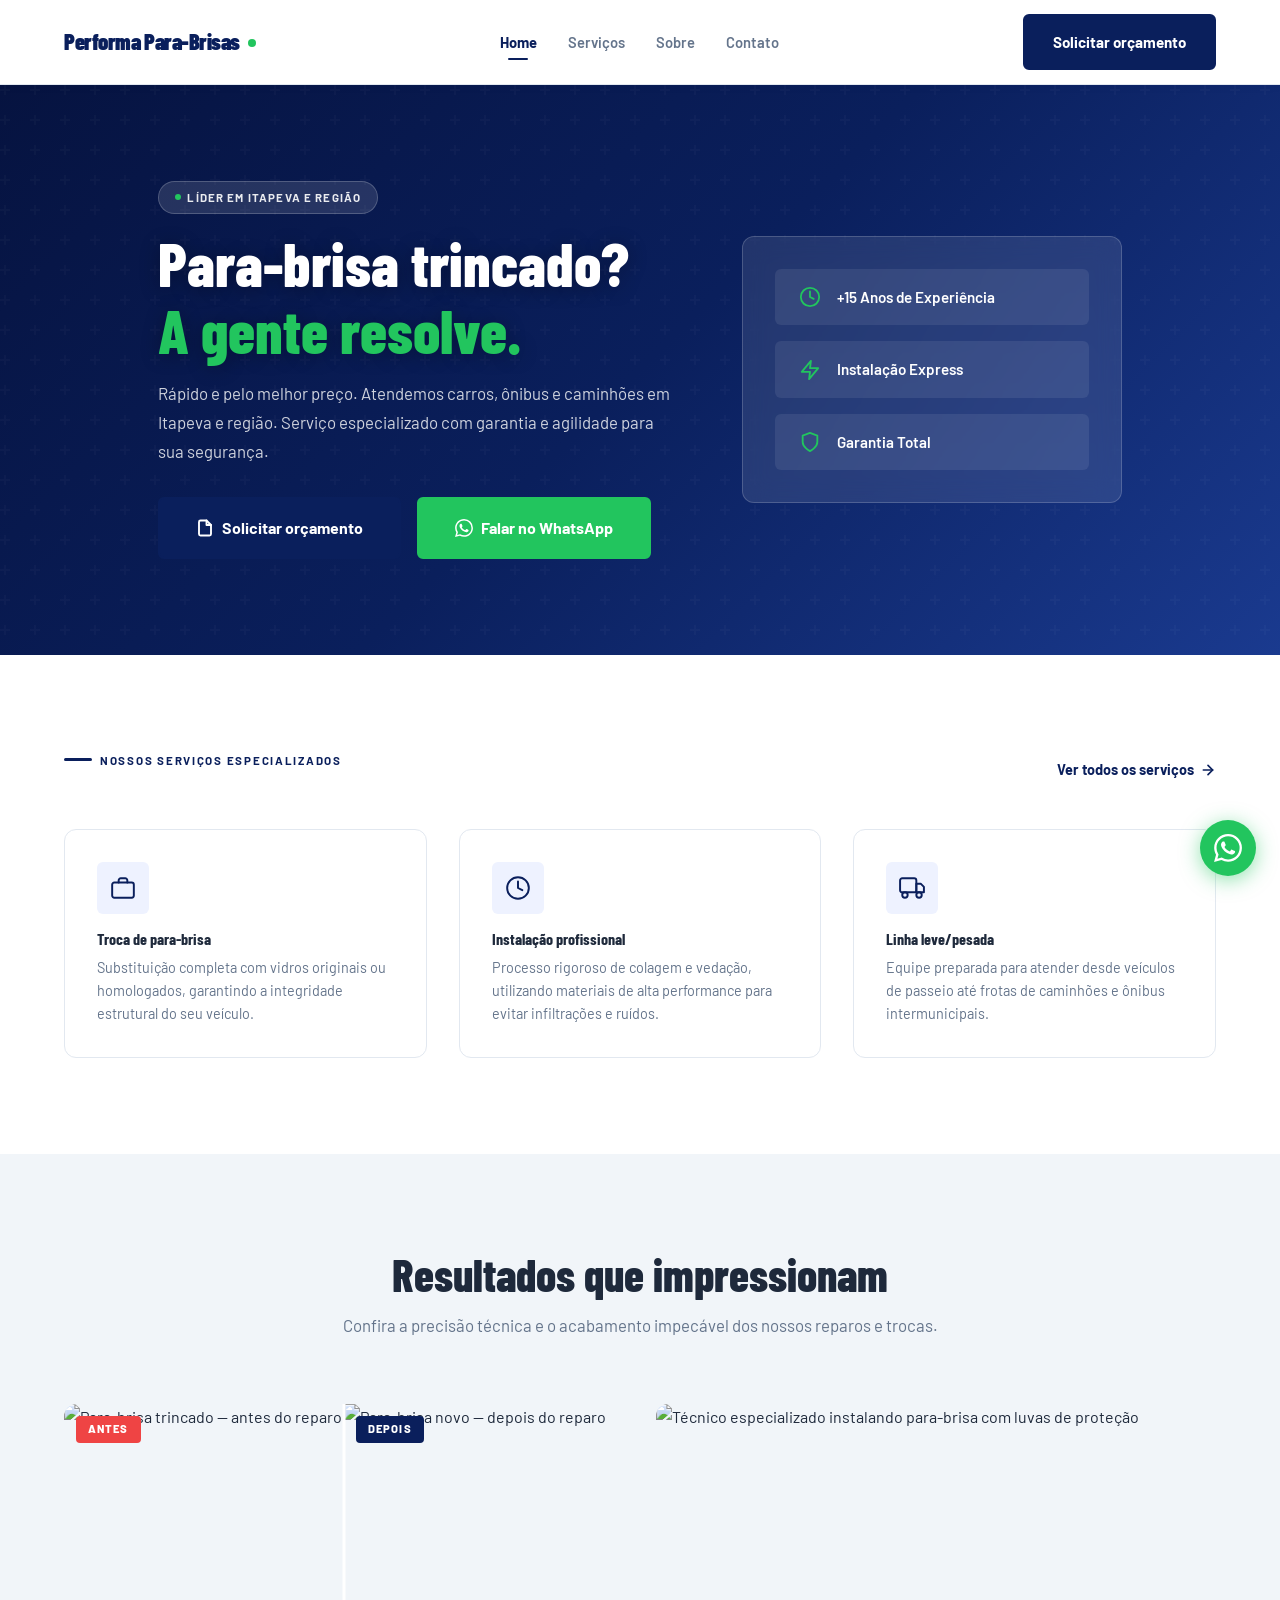
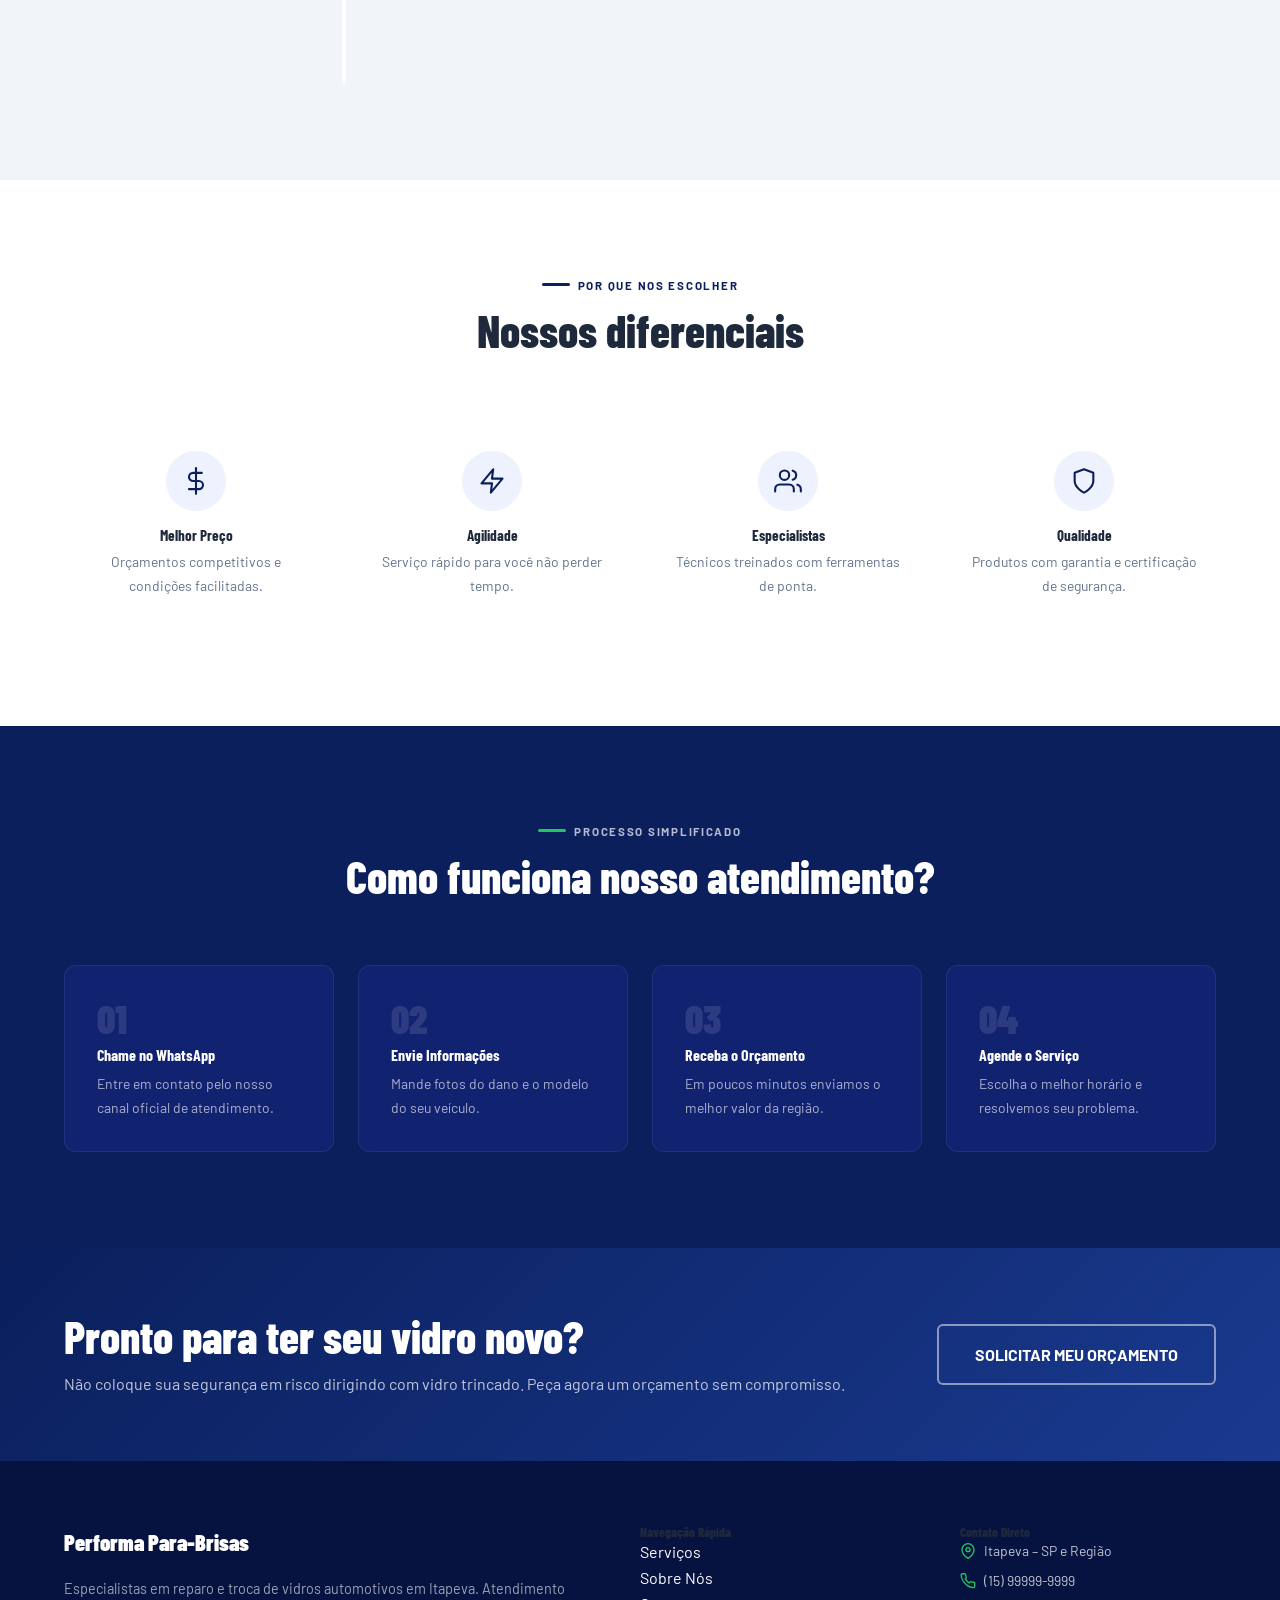
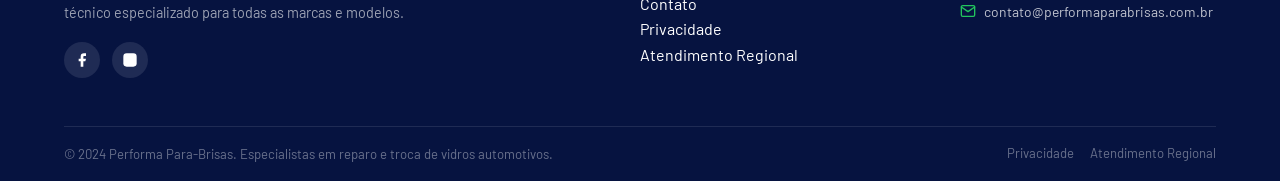
==== commit 193a8ad9: "refactor: restructure project and improve codebase" ====
--- a/index.html
+++ b/index.html
@@ -3,269 +3,303 @@
 <head>
   <meta charset="UTF-8" />
   <meta name="viewport" content="width=device-width, initial-scale=1.0" />
-  <title>Performa Para-Brisas | Troca e Reparo de Vidros Automotivos em Itapeva/SP</title>
-  <meta name="description" content="Especialistas em troca e reparo de para-brisa em Itapeva e região. Atendimento rápido, vidros originais, garantia vitalícia. Solicite seu orçamento agora!" />
-  <link rel="preconnect" href="https://fonts.googleapis.com" />
-  <link rel="preconnect" href="https://fonts.gstatic.com" crossorigin />
+  <title>Performa Para-Brisas | Líder em Itapeva e Região</title>
+  <meta name="description" content="Especialistas em reparo e troca de vidros automotivos em Itapeva e região. Atendemos carros, ônibus e caminhões com garantia, agilidade e o melhor preço." />
   <link rel="stylesheet" href="src/styles/styles.css" />
 </head>
 <body>
 
-<!-- ====== NAVBAR ====== -->
-<header class="navbar">
-  <div class="container navbar-inner mobile-nav">
-    <a href="index.html" class="navbar-logo">Performa <span>Para-Brisas</span></a>
-    <nav class="navbar-links">
-      <a href="index.html" class="active">Home</a>
-      <a href="./src/pages/services.html">Serviços</a>
-      <a href="./src/pages/about.html">Sobre</a>
-      <a href="./src/pages/contact.html">Contato</a>
-    </nav>
-    <div class="navbar-cta">
-      <a href="./src/pages/contact.html" class="btn btn-primary">Solicitar orçamento</a>
-      <button class="menu-toggle" aria-label="Menu">
-        <span></span><span></span><span></span>
-      </button>
+  <!-- ========================= NAVBAR ========================= -->
+  <nav class="navbar" role="navigation" aria-label="Navegação principal">
+    <div class="navbar-inner">
+      <a href="index.html" class="navbar-brand" aria-label="Performa Para-Brisas - Início">
+        Performa Para-Brisas
+        <span class="brand-dot" aria-hidden="true"></span>
+      </a>
+
+      <ul class="navbar-nav" role="list">
+        <li><a href="index.html" class="active">Home</a></li>
+        <li><a href="services.html">Serviços</a></li>
+        <li><a href="about.html">Sobre</a></li>
+        <li><a href="contact.html">Contato</a></li>
+      </ul>
+
+      <div class="navbar-cta">
+        <a href="contact.html" class="btn btn-primary">Solicitar orçamento</a>
+        <button class="hamburger" id="hamburger" aria-label="Abrir menu" aria-expanded="false" aria-controls="mobileMenu">
+          <span></span><span></span><span></span>
+        </button>
+      </div>
     </div>
-  </div>
-</header>
-
-<!-- ====== HERO ====== -->
-<section class="hero">
-  <div class="hero-bg"></div>
-  <div class="hero-grid"></div>
-  <div class="container">
-    <div class="hero-content">
-      <span class="hero-badge">🏆 Líder em Itapeva e Região</span>
-      <h1>Para-brisa trincado?<br><span>A gente resolve.</span></h1>
-      <p class="hero-sub">Rápido e pelo melhor preço.</p>
-      <p class="hero-desc">Atendemos carros, ônibus e caminhões em Itapeva e região. Serviço especializado com garantia e agilidade para sua segurança.</p>
-      <div class="hero-actions">
-        <a href="./src/pages/contact.html" class="btn btn-primary">
-          <svg xmlns="http://www.w3.org/2000/svg" width="18" height="18" fill="none" viewBox="0 0 24 24" stroke="currentColor" stroke-width="2.2"><path d="M9 12h6M9 16h6M9 8h6M5 3h14a2 2 0 0 1 2 2v16l-3-3H5a2 2 0 0 1-2-2V5a2 2 0 0 1 2-2z"/></svg>
-          Solicitar orçamento
-        </a>
-        <a href="https://wa.me/5515999990000" target="_blank" class="btn btn-whatsapp">
-          <svg xmlns="http://www.w3.org/2000/svg" width="18" height="18" viewBox="0 0 24 24" fill="currentColor"><path d="M17.472 14.382c-.297-.149-1.758-.867-2.03-.967-.273-.099-.471-.148-.67.15-.197.297-.767.966-.94 1.164-.173.199-.347.223-.644.075-.297-.15-1.255-.463-2.39-1.475-.883-.788-1.48-1.761-1.653-2.059-.173-.297-.018-.458.13-.606.134-.133.298-.347.446-.52.149-.174.198-.298.298-.497.099-.198.05-.371-.025-.52-.075-.149-.669-1.612-.916-2.207-.242-.579-.487-.5-.669-.51-.173-.008-.371-.01-.57-.01-.198 0-.52.074-.792.372-.272.297-1.04 1.016-1.04 2.479 0 1.462 1.065 2.875 1.213 3.074.149.198 2.096 3.2 5.077 4.487.709.306 1.262.489 1.694.625.712.227 1.36.195 1.871.118.571-.085 1.758-.719 2.006-1.413.248-.694.248-1.289.173-1.413-.074-.124-.272-.198-.57-.347z"/><path d="M12 0C5.373 0 0 5.373 0 12c0 2.125.557 4.126 1.534 5.858L.057 23.854a.5.5 0 0 0 .609.609l6.098-1.473A11.95 11.95 0 0 0 12 24c6.627 0 12-5.373 12-12S18.627 0 12 0zm0 22c-1.969 0-3.81-.543-5.385-1.485l-.385-.23-3.994.964.983-3.9-.253-.404A9.944 9.944 0 0 1 2 12C2 6.477 6.477 2 12 2s10 4.477 10 10-4.477 10-10 10z"/></svg>
-          Falar no WhatsApp
-        </a>
-      </div>
+
+    <!-- Mobile menu -->
+    <div class="mobile-menu" id="mobileMenu" role="list">
+      <a href="index.html" class="active" role="listitem">Home</a>
+      <a href="services.html" role="listitem">Serviços</a>
+      <a href="about.html" role="listitem">Sobre</a>
+      <a href="contact.html" role="listitem">Contato</a>
+      <a href="contact.html" class="btn btn-primary btn-full" style="margin-top:0.5rem;" role="listitem">Solicitar orçamento</a>
     </div>
-  </div>
-  <!-- Stats cards -->
-  <div class="hero-stats">
-    <div class="hero-stat-card">
-      <div class="hero-stat-icon">
-        <svg xmlns="http://www.w3.org/2000/svg" fill="none" viewBox="0 0 24 24" stroke="currentColor" stroke-width="2"><circle cx="12" cy="12" r="10"/><polyline points="12 6 12 12 16 14"/></svg>
-      </div>
-      <div>
-        <h4>+15 Anos de Experiência</h4>
-        <p>Líderes no mercado regional</p>
+  </nav>
+
+  <main>
+
+    <!-- ========================= HERO ========================= -->
+    <section class="hero" aria-labelledby="hero-heading">
+      <div class="hero-overlay" aria-hidden="true"></div>
+      <div class="hero-content">
+        <div class="hero-text">
+          <span class="hero-badge">Líder em Itapeva e Região</span>
+          <h1 id="hero-heading">Para-brisa trincado?<br><span>A gente resolve.</span></h1>
+          <p class="hero-desc">Rápido e pelo melhor preço. Atendemos carros, ônibus e caminhões em Itapeva e região. Serviço especializado com garantia e agilidade para sua segurança.</p>
+          <div class="hero-actions">
+            <a href="contact.html" class="btn btn-primary btn-lg">
+              <svg xmlns="http://www.w3.org/2000/svg" viewBox="0 0 24 24" fill="none" stroke="currentColor" stroke-width="2.5" stroke-linecap="round" stroke-linejoin="round" aria-hidden="true"><path d="M14 2H6a2 2 0 0 0-2 2v16a2 2 0 0 0 2 2h12a2 2 0 0 0 2-2V8z"/><polyline points="14 2 14 8 20 8"/></svg>
+              Solicitar orçamento
+            </a>
+            <a href="https://wa.me/5515999990000" target="_blank" rel="noopener noreferrer" class="btn btn-accent btn-lg">
+              <svg xmlns="http://www.w3.org/2000/svg" viewBox="0 0 24 24" fill="currentColor" aria-hidden="true"><path d="M17.472 14.382c-.297-.149-1.758-.867-2.03-.967-.273-.099-.471-.148-.67.15-.197.297-.767.966-.94 1.164-.173.199-.347.223-.644.075-.297-.15-1.255-.463-2.39-1.475-.883-.788-1.48-1.761-1.653-2.059-.173-.297-.018-.458.13-.606.134-.133.298-.347.446-.52.149-.174.198-.298.298-.497.099-.198.05-.371-.025-.52-.075-.149-.669-1.612-.916-2.207-.242-.579-.487-.5-.669-.51-.173-.008-.371-.01-.57-.01-.198 0-.52.074-.792.372-.272.297-1.04 1.016-1.04 2.479 0 1.462 1.065 2.875 1.213 3.074.149.198 2.096 3.2 5.077 4.487.709.306 1.262.489 1.694.625.712.227 1.36.195 1.871.118.571-.085 1.758-.719 2.006-1.413.248-.694.248-1.289.173-1.413-.074-.124-.272-.198-.57-.347m-5.421 7.403h-.004a9.87 9.87 0 0 1-5.031-1.378l-.361-.214-3.741.982.998-3.648-.235-.374a9.86 9.86 0 0 1-1.51-5.26c.001-5.45 4.436-9.884 9.888-9.884 2.64 0 5.122 1.03 6.988 2.898a9.825 9.825 0 0 1 2.893 6.994c-.003 5.45-4.437 9.884-9.885 9.884m8.413-18.297A11.815 11.815 0 0 0 12.05 0C5.495 0 .16 5.335.157 11.892c0 2.096.547 4.142 1.588 5.945L.057 24l6.305-1.654a11.882 11.882 0 0 0 5.683 1.448h.005c6.554 0 11.89-5.335 11.893-11.893a11.821 11.821 0 0 0-3.48-8.413z"/></svg>
+              Falar no WhatsApp
+            </a>
+          </div>
+        </div>
+
+        <div class="hero-card" aria-label="Diferenciais">
+          <div class="hero-card-item">
+            <svg xmlns="http://www.w3.org/2000/svg" viewBox="0 0 24 24" fill="none" stroke="currentColor" stroke-width="2" stroke-linecap="round" stroke-linejoin="round" aria-hidden="true"><circle cx="12" cy="12" r="10"/><polyline points="12 6 12 12 16 14"/></svg>
+            +15 Anos de Experiência
+          </div>
+          <div class="hero-card-item">
+            <svg xmlns="http://www.w3.org/2000/svg" viewBox="0 0 24 24" fill="none" stroke="currentColor" stroke-width="2" stroke-linecap="round" stroke-linejoin="round" aria-hidden="true"><polygon points="13 2 3 14 12 14 11 22 21 10 12 10 13 2"/></svg>
+            Instalação Express
+          </div>
+          <div class="hero-card-item">
+            <svg xmlns="http://www.w3.org/2000/svg" viewBox="0 0 24 24" fill="none" stroke="currentColor" stroke-width="2" stroke-linecap="round" stroke-linejoin="round" aria-hidden="true"><path d="M12 22s8-4 8-10V5l-8-3-8 3v7c0 6 8 10 8 10z"/></svg>
+            Garantia Total
+          </div>
+        </div>
+      </div>
+    </section>
+
+    <!-- ========================= SERVICES PREVIEW ========================= -->
+    <section class="services-preview" aria-labelledby="services-heading">
+      <div class="container">
+        <div class="services-preview-header">
+          <div>
+            <div class="section-label">Nossos Serviços Especializados</div>
+          </div>
+          <a href="services.html" aria-label="Ver todos os serviços">
+            Ver todos os serviços
+            <svg xmlns="http://www.w3.org/2000/svg" viewBox="0 0 24 24" fill="none" stroke="currentColor" stroke-width="2.5" stroke-linecap="round" stroke-linejoin="round" width="16" height="16" aria-hidden="true"><line x1="5" y1="12" x2="19" y2="12"/><polyline points="12 5 19 12 12 19"/></svg>
+          </a>
+        </div>
+
+        <div class="grid-3" role="list">
+          <article class="service-card" role="listitem">
+            <div class="service-card-icon" aria-hidden="true">
+              <svg xmlns="http://www.w3.org/2000/svg" viewBox="0 0 24 24" fill="none" stroke="currentColor" stroke-width="1.8" stroke-linecap="round" stroke-linejoin="round"><rect x="2" y="7" width="20" height="14" rx="2"/><path d="M16 7V5a2 2 0 0 0-2-2h-4a2 2 0 0 0-2 2v2"/></svg>
+            </div>
+            <h4>Troca de para-brisa</h4>
+            <p>Substituição completa com vidros originais ou homologados, garantindo a integridade estrutural do seu veículo.</p>
+          </article>
+
+          <article class="service-card" role="listitem">
+            <div class="service-card-icon" aria-hidden="true">
+              <svg xmlns="http://www.w3.org/2000/svg" viewBox="0 0 24 24" fill="none" stroke="currentColor" stroke-width="1.8" stroke-linecap="round" stroke-linejoin="round"><circle cx="12" cy="12" r="10"/><polyline points="12 6 12 12 16 14"/></svg>
+            </div>
+            <h4>Instalação profissional</h4>
+            <p>Processo rigoroso de colagem e vedação, utilizando materiais de alta performance para evitar infiltrações e ruídos.</p>
+          </article>
+
+          <article class="service-card" role="listitem">
+            <div class="service-card-icon" aria-hidden="true">
+              <svg xmlns="http://www.w3.org/2000/svg" viewBox="0 0 24 24" fill="none" stroke="currentColor" stroke-width="1.8" stroke-linecap="round" stroke-linejoin="round"><rect x="1" y="3" width="15" height="13" rx="2"/><polygon points="16 8 20 8 23 11 23 16 16 16 16 8"/><circle cx="5.5" cy="18.5" r="2.5"/><circle cx="18.5" cy="18.5" r="2.5"/></svg>
+            </div>
+            <h4>Linha leve/pesada</h4>
+            <p>Equipe preparada para atender desde veículos de passeio até frotas de caminhões e ônibus intermunicipais.</p>
+          </article>
+        </div>
+      </div>
+    </section>
+
+    <!-- ========================= RESULTS / GALLERY ========================= -->
+    <section class="results-section" aria-labelledby="results-heading">
+      <div class="container">
+        <div class="section-header">
+          <h2 id="results-heading">Resultados que impressionam</h2>
+          <p>Confira a precisão técnica e o acabamento impecável dos nossos reparos e trocas.</p>
+        </div>
+
+        <div class="results-grid">
+          <div class="results-ba" aria-label="Foto antes e depois de troca de para-brisa">
+            <div class="before-after">
+              <img src="https://images.unsplash.com/photo-1620905967130-ce9c27c35f68?w=600&q=80" alt="Para-brisa trincado — antes do reparo" loading="lazy" />
+              <img src="https://images.unsplash.com/photo-1549317661-bd32c8ce0db2?w=600&q=80" alt="Para-brisa novo — depois do reparo" loading="lazy" />
+              <div class="label label-before" aria-hidden="true">Antes</div>
+              <div class="label label-after" aria-hidden="true">Depois</div>
+              <div class="divider" aria-hidden="true"></div>
+            </div>
+          </div>
+
+          <div class="results-image">
+            <img src="https://images.unsplash.com/photo-1632823469850-2f77dd9c7f93?w=800&q=80" alt="Técnico especializado instalando para-brisa com luvas de proteção" loading="lazy" />
+          </div>
+        </div>
+      </div>
+    </section>
+
+    <!-- ========================= WHY US ========================= -->
+    <section class="why-us" aria-labelledby="why-heading">
+      <div class="container">
+        <div class="section-header">
+          <div class="section-label" style="justify-content:center;">Por que nos escolher</div>
+          <h2 id="why-heading">Nossos diferenciais</h2>
+        </div>
+
+        <div class="why-grid">
+          <div class="why-item">
+            <div class="why-item-icon" aria-hidden="true">
+              <svg xmlns="http://www.w3.org/2000/svg" viewBox="0 0 24 24" fill="none" stroke="currentColor" stroke-width="1.8" stroke-linecap="round" stroke-linejoin="round"><line x1="12" y1="1" x2="12" y2="23"/><path d="M17 5H9.5a3.5 3.5 0 0 0 0 7h5a3.5 3.5 0 0 1 0 7H6"/></svg>
+            </div>
+            <h4>Melhor Preço</h4>
+            <p>Orçamentos competitivos e condições facilitadas.</p>
+          </div>
+
+          <div class="why-item">
+            <div class="why-item-icon" aria-hidden="true">
+              <svg xmlns="http://www.w3.org/2000/svg" viewBox="0 0 24 24" fill="none" stroke="currentColor" stroke-width="1.8" stroke-linecap="round" stroke-linejoin="round"><polygon points="13 2 3 14 12 14 11 22 21 10 12 10 13 2"/></svg>
+            </div>
+            <h4>Agilidade</h4>
+            <p>Serviço rápido para você não perder tempo.</p>
+          </div>
+
+          <div class="why-item">
+            <div class="why-item-icon" aria-hidden="true">
+              <svg xmlns="http://www.w3.org/2000/svg" viewBox="0 0 24 24" fill="none" stroke="currentColor" stroke-width="1.8" stroke-linecap="round" stroke-linejoin="round"><path d="M17 21v-2a4 4 0 0 0-4-4H5a4 4 0 0 0-4 4v2"/><circle cx="9" cy="7" r="4"/><path d="M23 21v-2a4 4 0 0 0-3-3.87"/><path d="M16 3.13a4 4 0 0 1 0 7.75"/></svg>
+            </div>
+            <h4>Especialistas</h4>
+            <p>Técnicos treinados com ferramentas de ponta.</p>
+          </div>
+
+          <div class="why-item">
+            <div class="why-item-icon" aria-hidden="true">
+              <svg xmlns="http://www.w3.org/2000/svg" viewBox="0 0 24 24" fill="none" stroke="currentColor" stroke-width="1.8" stroke-linecap="round" stroke-linejoin="round"><path d="M12 22s8-4 8-10V5l-8-3-8 3v7c0 6 8 10 8 10z"/></svg>
+            </div>
+            <h4>Qualidade</h4>
+            <p>Produtos com garantia e certificação de segurança.</p>
+          </div>
+        </div>
+      </div>
+    </section>
+
+    <!-- ========================= HOW IT WORKS ========================= -->
+    <section class="how-it-works" aria-labelledby="how-heading">
+      <div class="container">
+        <div class="section-header">
+          <div class="section-label light" style="justify-content:center;">Processo simplificado</div>
+          <h2 id="how-heading">Como funciona nosso atendimento?</h2>
+        </div>
+
+        <div class="steps-grid">
+          <div class="step-card">
+            <div class="step-number" aria-hidden="true">01</div>
+            <h4>Chame no WhatsApp</h4>
+            <p>Entre em contato pelo nosso canal oficial de atendimento.</p>
+          </div>
+          <div class="step-card">
+            <div class="step-number" aria-hidden="true">02</div>
+            <h4>Envie Informações</h4>
+            <p>Mande fotos do dano e o modelo do seu veículo.</p>
+          </div>
+          <div class="step-card">
+            <div class="step-number" aria-hidden="true">03</div>
+            <h4>Receba o Orçamento</h4>
+            <p>Em poucos minutos enviamos o melhor valor da região.</p>
+          </div>
+          <div class="step-card">
+            <div class="step-number" aria-hidden="true">04</div>
+            <h4>Agende o Serviço</h4>
+            <p>Escolha o melhor horário e resolvemos seu problema.</p>
+          </div>
+        </div>
+      </div>
+    </section>
+
+    <!-- ========================= CTA ========================= -->
+    <section class="cta-section" aria-labelledby="cta-heading">
+      <div class="container">
+        <div class="cta-inner">
+          <div>
+            <h2 id="cta-heading">Pronto para ter seu vidro novo?</h2>
+            <p>Não coloque sua segurança em risco dirigindo com vidro trincado. Peça agora um orçamento sem compromisso.</p>
+          </div>
+          <a href="contact.html" class="btn btn-outline-white btn-lg">SOLICITAR MEU ORÇAMENTO</a>
+        </div>
+      </div>
+    </section>
+
+  </main>
+
+  <!-- ========================= FOOTER ========================= -->
+  <footer class="footer" role="contentinfo">
+    <div class="container">
+      <div class="footer-grid">
+        <div>
+          <div class="footer-brand">Performa Para-Brisas</div>
+          <p class="footer-desc">Especialistas em reparo e troca de vidros automotivos em Itapeva. Atendimento técnico especializado para todas as marcas e modelos.</p>
+          <div class="footer-social" aria-label="Redes sociais">
+            <a href="#" aria-label="Facebook">
+              <svg xmlns="http://www.w3.org/2000/svg" viewBox="0 0 24 24" aria-hidden="true"><path d="M18 2h-3a5 5 0 0 0-5 5v3H7v4h3v8h4v-8h3l1-4h-4V7a1 1 0 0 1 1-1h3z"/></svg>
+            </a>
+            <a href="#" aria-label="Instagram">
+              <svg xmlns="http://www.w3.org/2000/svg" viewBox="0 0 24 24" aria-hidden="true"><rect x="2" y="2" width="20" height="20" rx="5" ry="5"/><path d="M16 11.37A4 4 0 1 1 12.63 8 4 4 0 0 1 16 11.37z"/><line x1="17.5" y1="6.5" x2="17.51" y2="6.5"/></svg>
+            </a>
+          </div>
+        </div>
+
+        <nav aria-label="Navegação rápida no rodapé">
+          <h5>Navegação Rápida</h5>
+          <ul>
+            <li><a href="services.html">Serviços</a></li>
+            <li><a href="about.html">Sobre Nós</a></li>
+            <li><a href="contact.html">Contato</a></li>
+            <li><a href="#">Privacidade</a></li>
+            <li><a href="#">Atendimento Regional</a></li>
+          </ul>
+        </nav>
+
+        <div>
+          <h5>Contato Direto</h5>
+          <p class="footer-contact-item">
+            <svg xmlns="http://www.w3.org/2000/svg" viewBox="0 0 24 24" fill="none" stroke="currentColor" stroke-width="2" stroke-linecap="round" stroke-linejoin="round" aria-hidden="true"><path d="M21 10c0 7-9 13-9 13s-9-6-9-13a9 9 0 0 1 18 0z"/><circle cx="12" cy="10" r="3"/></svg>
+            Itapeva – SP e Região
+          </p>
+          <p class="footer-contact-item">
+            <svg xmlns="http://www.w3.org/2000/svg" viewBox="0 0 24 24" fill="none" stroke="currentColor" stroke-width="2" stroke-linecap="round" stroke-linejoin="round" aria-hidden="true"><path d="M22 16.92v3a2 2 0 0 1-2.18 2 19.79 19.79 0 0 1-8.63-3.07A19.5 19.5 0 0 1 4.69 12a19.79 19.79 0 0 1-3.07-8.67A2 2 0 0 1 3.6 1.17h3a2 2 0 0 1 2 1.72c.127.96.361 1.903.7 2.81a2 2 0 0 1-.45 2.11L7.91 8.91a16 16 0 0 0 6 6l1.27-1.27a2 2 0 0 1 2.11-.45c.907.339 1.85.573 2.81.7A2 2 0 0 1 22 16.92z"/></svg>
+            (15) 99999-9999
+          </p>
+          <p class="footer-contact-item">
+            <svg xmlns="http://www.w3.org/2000/svg" viewBox="0 0 24 24" fill="none" stroke="currentColor" stroke-width="2" stroke-linecap="round" stroke-linejoin="round" aria-hidden="true"><path d="M4 4h16c1.1 0 2 .9 2 2v12c0 1.1-.9 2-2 2H4c-1.1 0-2-.9-2-2V6c0-1.1.9-2 2-2z"/><polyline points="22,6 12,13 2,6"/></svg>
+            contato@performaparabrisas.com.br
+          </p>
+        </div>
+      </div>
+
+      <div class="footer-bottom">
+        <p>© 2024 Performa Para-Brisas. Especialistas em reparo e troca de vidros automotivos.</p>
+        <div class="footer-bottom-links">
+          <a href="#">Privacidade</a>
+          <a href="#">Atendimento Regional</a>
+        </div>
       </div>
     </div>
-    <div class="hero-stat-card">
-      <div class="hero-stat-icon">
-        <svg xmlns="http://www.w3.org/2000/svg" fill="none" viewBox="0 0 24 24" stroke="currentColor" stroke-width="2"><polyline points="13 2 3 14 12 14 11 22 21 10 12 10 13 2"/></svg>
-      </div>
-      <div>
-        <h4>Instalação Express</h4>
-        <p>Troca em até 2 horas</p>
-      </div>
-    </div>
-  </div>
-</section>
-
-<!-- ====== SERVICES PREVIEW ====== -->
-<section>
-  <div class="container">
-    <div class="section-header">
-      <div>
-        <span class="section-label">Nossos Serviços Especializados</span>
-      </div>
-      <a href="./src/pages/services.html" class="view-all">Ver todos os serviços →</a>
-    </div>
-    <div class="services-grid">
-      <div class="service-card fade-in">
-        <div class="service-card-icon">
-          <svg xmlns="http://www.w3.org/2000/svg" fill="none" viewBox="0 0 24 24" stroke="currentColor" stroke-width="1.8"><rect x="3" y="3" width="18" height="18" rx="2"/><path d="M3 9h18M9 21V9"/></svg>
-        </div>
-        <h3>Troca de para-brisa</h3>
-        <p>Substituição completa com vidros originais ou homologados, garantindo a integridade estrutural do seu veículo.</p>
-      </div>
-      <div class="service-card fade-in">
-        <div class="service-card-icon">
-          <svg xmlns="http://www.w3.org/2000/svg" fill="none" viewBox="0 0 24 24" stroke="currentColor" stroke-width="1.8"><circle cx="12" cy="12" r="3"/><path d="M12 1v2M12 21v2M4.22 4.22l1.42 1.42M18.36 18.36l1.42 1.42M1 12h2M21 12h2M4.22 19.78l1.42-1.42M18.36 5.64l1.42-1.42"/></svg>
-        </div>
-        <h3>Instalação Profissional</h3>
-        <p>Processo rigoroso de colagem e vedação, utilizando materiais de alta performance para evitar infiltrações e ruídos.</p>
-      </div>
-      <div class="service-card fade-in">
-        <div class="service-card-icon">
-          <svg xmlns="http://www.w3.org/2000/svg" fill="none" viewBox="0 0 24 24" stroke="currentColor" stroke-width="1.8"><rect x="1" y="3" width="22" height="16" rx="2"/><path d="M1 10h22"/></svg>
-        </div>
-        <h3>Linha leve/pesada</h3>
-        <p>Equipe preparada para atender desde veículos de passeio até frotas de caminhões e ônibus intermunicipais.</p>
-      </div>
-    </div>
-  </div>
-</section>
-
-<!-- ====== BEFORE/AFTER ====== -->
-<section class="before-after-section">
-  <div class="container">
-    <div style="text-align:center; margin-bottom:12px;">
-      <span class="section-label">Resultados que impressionam</span>
-      <h2>Confira a precisão técnica e o acabamento impecável</h2>
-    </div>
-    <div class="before-after-grid">
-      <div class="before-after-wrapper fade-in">
-        <img src="https://images.unsplash.com/photo-1558618666-fcd25c85cd64?w=700&q=80" alt="Para-brisa trincado — antes do reparo" />
-        <span class="ba-tag antes">ANTES</span>
-      </div>
-      <div class="before-after-wrapper fade-in">
-        <img src="https://images.unsplash.com/photo-1492144534655-ae79c964c9d7?w=700&q=80" alt="Para-brisa novo — depois do reparo" />
-        <span class="ba-tag depois">DEPOIS</span>
-      </div>
-    </div>
-  </div>
-</section>
-
-<!-- ====== WHY CHOOSE ====== -->
-<section>
-  <div class="container">
-    <div class="why-grid">
-      <div class="why-item fade-in">
-        <div class="why-icon">
-          <svg xmlns="http://www.w3.org/2000/svg" fill="none" viewBox="0 0 24 24" stroke="currentColor" stroke-width="1.8"><path d="M12 2L2 7l10 5 10-5-10-5zM2 17l10 5 10-5M2 12l10 5 10-5"/></svg>
-        </div>
-        <h3>Melhor Preço</h3>
-        <p>Cobrimosa melhores orçamentos e oferecemos condições facilitadas.</p>
-      </div>
-      <div class="why-item fade-in">
-        <div class="why-icon">
-          <svg xmlns="http://www.w3.org/2000/svg" fill="none" viewBox="0 0 24 24" stroke="currentColor" stroke-width="1.8"><polyline points="13 2 3 14 12 14 11 22 21 10 12 10 13 2"/></svg>
-        </div>
-        <h3>Agilidade</h3>
-        <p>Serviço rápido para você não perder tempo.</p>
-      </div>
-      <div class="why-item fade-in">
-        <div class="why-icon">
-          <svg xmlns="http://www.w3.org/2000/svg" fill="none" viewBox="0 0 24 24" stroke="currentColor" stroke-width="1.8"><path d="M17 21v-2a4 4 0 0 0-4-4H5a4 4 0 0 0-4 4v2"/><circle cx="9" cy="7" r="4"/><path d="M23 21v-2a4 4 0 0 0-3-3.87M16 3.13a4 4 0 0 1 0 7.75"/></svg>
-        </div>
-        <h3>Especialistas</h3>
-        <p>Técnicos treinados com ferramentas de ponta.</p>
-      </div>
-      <div class="why-item fade-in">
-        <div class="why-icon">
-          <svg xmlns="http://www.w3.org/2000/svg" fill="none" viewBox="0 0 24 24" stroke="currentColor" stroke-width="1.8"><path d="M12 22s8-4 8-10V5l-8-3-8 3v7c0 6 8 10 8 10z"/></svg>
-        </div>
-        <h3>Qualidade</h3>
-        <p>Produtos com garantia e certificação de segurança.</p>
-      </div>
-    </div>
-  </div>
-</section>
-
-<!-- ====== HOW IT WORKS ====== -->
-<section class="how-section">
-  <div class="container">
-    <div style="text-align:center; margin-bottom:8px;">
-      <span class="section-label">Processo simples</span>
-    </div>
-    <h2 style="color:white; text-align:center;">Como funciona nosso atendimento?</h2>
-    <div class="how-grid">
-      <div class="how-card fade-in">
-        <div class="how-num">01</div>
-        <h3>Chame no WhatsApp</h3>
-        <p>Entre em contato pelo nosso canal oficial de atendimento.</p>
-      </div>
-      <div class="how-card fade-in">
-        <div class="how-num">02</div>
-        <h3>Envie Informações</h3>
-        <p>Mande fotos do dano e o modelo do seu veículo.</p>
-      </div>
-      <div class="how-card fade-in">
-        <div class="how-num">03</div>
-        <h3>Receba o Orçamento</h3>
-        <p>Em poucos minutos enviamos o melhor valor da região.</p>
-      </div>
-      <div class="how-card fade-in">
-        <div class="how-num">04</div>
-        <h3>Agende o Serviço</h3>
-        <p>Escolha o melhor horário e resolvemos seu problema.</p>
-      </div>
-    </div>
-  </div>
-</section>
-
-<!-- ====== CTA ====== -->
-<section style="padding: 80px 0;">
-  <div class="container">
-    <div class="cta-banner fade-in">
-      <div class="cta-text">
-        <h2>Pronto para ter seu vidro novo?</h2>
-        <p>Não coloque sua segurança em risco dirigindo com vidro trincado. Peça agora um orçamento sem compromisso.</p>
-      </div>
-      <a href="./src/pages/contact.html" class="btn btn-outline" style="font-size:1rem; padding:16px 36px; white-space:nowrap;">
-        SOLICITAR MEU ORÇAMENTO
-      </a>
-    </div>
-  </div>
-</section>
-
-<!-- ====== FOOTER ====== -->
-<footer class="footer">
-  <div class="container">
-    <div class="footer-grid">
-      <div class="footer-brand">
-        <a href="index.html" class="navbar-logo">Performa <span>Para-Brisas</span></a>
-        <p>Especialistas em reparo e troca de vidros automotivos em Itapeva. Atendimento técnico especializado para todas as marcas e modelos.</p>
-        <div class="footer-social">
-          <a href="#" aria-label="Instagram">
-            <svg xmlns="http://www.w3.org/2000/svg" fill="none" viewBox="0 0 24 24" stroke="currentColor" stroke-width="1.8"><rect x="2" y="2" width="20" height="20" rx="5"/><circle cx="12" cy="12" r="4"/><circle cx="17.5" cy="6.5" r="1" fill="currentColor" stroke="none"/></svg>
-          </a>
-          <a href="#" aria-label="Facebook">
-            <svg xmlns="http://www.w3.org/2000/svg" fill="none" viewBox="0 0 24 24" stroke="currentColor" stroke-width="1.8"><path d="M18 2h-3a5 5 0 0 0-5 5v3H7v4h3v8h4v-8h3l1-4h-4V7a1 1 0 0 1 1-1h3z"/></svg>
-          </a>
-        </div>
-      </div>
-      <div class="footer-col">
-        <h4>Navegação Rápida</h4>
-        <ul>
-          <li><a href="./src/pages/services.html">Serviços</a></li>
-          <li><a href="./src/pages/about.html">Sobre Nós</a></li>
-          <li><a href="./src/pages/contact.html">Contato</a></li>
-          <li><a href="#">Privacidade</a></li>
-          <li><a href="#">Atendimento Regional</a></li>
-        </ul>
-      </div>
-      <div class="footer-col">
-        <h4>Contato Direto</h4>
-        <div class="footer-contact-item">
-          <svg xmlns="http://www.w3.org/2000/svg" fill="none" viewBox="0 0 24 24" stroke="currentColor" stroke-width="2"><path d="M21 10c0 7-9 13-9 13s-9-6-9-13a9 9 0 0 1 18 0z"/><circle cx="12" cy="10" r="3"/></svg>
-          Itapeva – SP e Região
-        </div>
-        <div class="footer-contact-item">
-          <svg xmlns="http://www.w3.org/2000/svg" fill="none" viewBox="0 0 24 24" stroke="currentColor" stroke-width="2"><path d="M22 16.92v3a2 2 0 0 1-2.18 2 19.79 19.79 0 0 1-8.63-3.07A19.5 19.5 0 0 1 4.69 12 19.79 19.79 0 0 1 1.61 3.36 2 2 0 0 1 3.59 1.18h3a2 2 0 0 1 2 1.72c.127.96.361 1.903.7 2.81a2 2 0 0 1-.45 2.11L7.91 8.77a16 16 0 0 0 6.29 6.29l.96-.97a2 2 0 0 1 2.11-.45c.907.339 1.85.573 2.81.7A2 2 0 0 1 22 16.92z"/></svg>
-          (15) 99999-9999
-        </div>
-        <div class="footer-contact-item">
-          <svg xmlns="http://www.w3.org/2000/svg" fill="none" viewBox="0 0 24 24" stroke="currentColor" stroke-width="2"><path d="M4 4h16c1.1 0 2 .9 2 2v12c0 1.1-.9 2-2 2H4c-1.1 0-2-.9-2-2V6c0-1.1.9-2 2-2z"/><polyline points="22,6 12,13 2,6"/></svg>
-          contato@performaparabrisas.com.br
-        </div>
-      </div>
-    </div>
-    <div class="footer-bottom">
-      <p>© 2024 Performa Para-Brisas. Especialistas em reparo e troca de vidros automotivos.</p>
-    </div>
-  </div>
-</footer>
-
-<!-- WhatsApp Float -->
-<a href="https://wa.me/5515999990000" class="whatsapp-float" target="_blank" aria-label="Falar no WhatsApp">
-  <svg xmlns="http://www.w3.org/2000/svg" viewBox="0 0 24 24"><path d="M17.472 14.382c-.297-.149-1.758-.867-2.03-.967-.273-.099-.471-.148-.67.15-.197.297-.767.966-.94 1.164-.173.199-.347.223-.644.075-.297-.15-1.255-.463-2.39-1.475-.883-.788-1.48-1.761-1.653-2.059-.173-.297-.018-.458.13-.606.134-.133.298-.347.446-.52.149-.174.198-.298.298-.497.099-.198.05-.371-.025-.52-.075-.149-.669-1.612-.916-2.207-.242-.579-.487-.5-.669-.51-.173-.008-.371-.01-.57-.01-.198 0-.52.074-.792.372-.272.297-1.04 1.016-1.04 2.479 0 1.462 1.065 2.875 1.213 3.074.149.198 2.096 3.2 5.077 4.487.709.306 1.262.489 1.694.625.712.227 1.36.195 1.871.118.571-.085 1.758-.719 2.006-1.413.248-.694.248-1.289.173-1.413-.074-.124-.272-.198-.57-.347z"/><path d="M12 0C5.373 0 0 5.373 0 12c0 2.125.557 4.126 1.534 5.858L.057 23.854a.5.5 0 0 0 .609.609l6.098-1.473A11.95 11.95 0 0 0 12 24c6.627 0 12-5.373 12-12S18.627 0 12 0zm0 22c-1.969 0-3.81-.543-5.385-1.485l-.385-.23-3.994.964.983-3.9-.253-.404A9.944 9.944 0 0 1 2 12C2 6.477 6.477 2 12 2s10 4.477 10 10-4.477 10-10 10z"/></svg>
-</a>
-
-<script src="src/scripts/main.js"></script>
+  </footer>
+
+  <!-- WhatsApp Float -->
+  <a href="https://wa.me/5515999990000" target="_blank" rel="noopener noreferrer" class="whatsapp-float" aria-label="Chamar no WhatsApp">
+    <svg xmlns="http://www.w3.org/2000/svg" viewBox="0 0 24 24" aria-hidden="true"><path d="M17.472 14.382c-.297-.149-1.758-.867-2.03-.967-.273-.099-.471-.148-.67.15-.197.297-.767.966-.94 1.164-.173.199-.347.223-.644.075-.297-.15-1.255-.463-2.39-1.475-.883-.788-1.48-1.761-1.653-2.059-.173-.297-.018-.458.13-.606.134-.133.298-.347.446-.52.149-.174.198-.298.298-.497.099-.198.05-.371-.025-.52-.075-.149-.669-1.612-.916-2.207-.242-.579-.487-.5-.669-.51-.173-.008-.371-.01-.57-.01-.198 0-.52.074-.792.372-.272.297-1.04 1.016-1.04 2.479 0 1.462 1.065 2.875 1.213 3.074.149.198 2.096 3.2 5.077 4.487.709.306 1.262.489 1.694.625.712.227 1.36.195 1.871.118.571-.085 1.758-.719 2.006-1.413.248-.694.248-1.289.173-1.413-.074-.124-.272-.198-.57-.347m-5.421 7.403h-.004a9.87 9.87 0 0 1-5.031-1.378l-.361-.214-3.741.982.998-3.648-.235-.374a9.86 9.86 0 0 1-1.51-5.26c.001-5.45 4.436-9.884 9.888-9.884 2.64 0 5.122 1.03 6.988 2.898a9.825 9.825 0 0 1 2.893 6.994c-.003 5.45-4.437 9.884-9.885 9.884m8.413-18.297A11.815 11.815 0 0 0 12.05 0C5.495 0 .16 5.335.157 11.892c0 2.096.547 4.142 1.588 5.945L.057 24l6.305-1.654a11.882 11.882 0 0 0 5.683 1.448h.005c6.554 0 11.89-5.335 11.893-11.893a11.821 11.821 0 0 0-3.48-8.413z"/></svg>
+  </a>
+
+  <script src="src/scripts/main.js"></script>
 </body>
 </html>
--- a/src/styles/styles.css
+++ b/src/styles/styles.css
@@ -0,0 +1,1489 @@
+/* =========================
+   RESET & BASE
+========================= */
+@import url(./global.css);
+
+/* =========================
+   TYPOGRAPHY
+========================= */
+h1, h2, h3, h4, h5, h6 {
+  font-family: var(--font-display);
+  font-weight: 800;
+  line-height: 1.1;
+  color: var(--color-text);
+}
+
+h1 { font-size: clamp(2.2rem, 5vw, 3.8rem); }
+h2 { font-size: clamp(1.8rem, 3.5vw, 2.8rem); }
+h3 { font-size: clamp(1.3rem, 2vw, 1.8rem); }
+h4 { font-size: 1.2rem; font-weight: 700; }
+
+p {
+  font-size: 1rem;
+  line-height: 1.7;
+  color: var(--color-text-muted);
+}
+
+.text-white p, .text-white h1, .text-white h2, .text-white h3 {
+  color: var(--color-white);
+}
+
+.section-label {
+  font-family: var(--font-body);
+  font-weight: 700;
+  font-size: 0.72rem;
+  letter-spacing: 0.15em;
+  text-transform: uppercase;
+  color: var(--color-primary);
+  display: flex;
+  align-items: center;
+  gap: 0.5rem;
+  margin-bottom: 0.75rem;
+}
+
+.section-label::before {
+  content: '';
+  display: inline-block;
+  width: 28px;
+  height: 3px;
+  background: var(--color-primary);
+  border-radius: 2px;
+}
+
+.section-label.light {
+  color: rgba(255,255,255,0.7);
+}
+.section-label.light::before {
+  background: var(--color-accent);
+}
+
+/* =========================
+   LAYOUT
+========================= */
+.container {
+  max-width: var(--container-max);
+  margin: 0 auto;
+  padding: 0 var(--container-padding);
+}
+
+.section {
+  padding: var(--spacing-3xl) 0;
+}
+
+.section-sm {
+  padding: var(--spacing-2xl) 0;
+}
+
+.section-header {
+  text-align: center;
+  margin-bottom: var(--spacing-2xl);
+}
+
+.section-header p {
+  max-width: 600px;
+  margin: 0.75rem auto 0;
+  font-size: 1.05rem;
+}
+
+.grid-2 {
+  display: grid;
+  grid-template-columns: repeat(2, 1fr);
+  gap: var(--spacing-lg);
+}
+
+.grid-3 {
+  display: grid;
+  grid-template-columns: repeat(3, 1fr);
+  gap: var(--spacing-lg);
+}
+
+.grid-4 {
+  display: grid;
+  grid-template-columns: repeat(4, 1fr);
+  gap: var(--spacing-lg);
+}
+
+.flex-center {
+  display: flex;
+  align-items: center;
+  justify-content: center;
+}
+
+.flex-between {
+  display: flex;
+  align-items: center;
+  justify-content: space-between;
+}
+
+/* =========================
+   COMPONENTS (BOTÕES, CARDS)
+========================= */
+
+/* Buttons */
+.btn {
+  display: inline-flex;
+  align-items: center;
+  justify-content: center;
+  gap: 0.5rem;
+  padding: 0.85rem 1.75rem;
+  font-family: var(--font-body);
+  font-size: 0.95rem;
+  font-weight: 700;
+  border-radius: var(--radius-sm);
+  border: 2px solid transparent;
+  cursor: pointer;
+  transition: all var(--transition-base);
+  white-space: nowrap;
+}
+
+.btn-primary {
+  background: var(--color-primary);
+  color: var(--color-white);
+  border-color: var(--color-primary);
+}
+
+.btn-primary:hover {
+  background: var(--color-primary-dark);
+  border-color: var(--color-primary-dark);
+  transform: translateY(-2px);
+  box-shadow: var(--shadow-md);
+}
+
+.btn-accent {
+  background: var(--color-accent);
+  color: var(--color-white);
+  border-color: var(--color-accent);
+}
+
+.btn-accent:hover {
+  background: var(--color-accent-dark);
+  border-color: var(--color-accent-dark);
+  transform: translateY(-2px);
+  box-shadow: 0 6px 20px rgba(34,197,94,0.35);
+}
+
+.btn-outline {
+  background: transparent;
+  color: var(--color-primary);
+  border-color: var(--color-primary);
+}
+
+.btn-outline:hover {
+  background: var(--color-primary);
+  color: var(--color-white);
+  transform: translateY(-2px);
+}
+
+.btn-outline-white {
+  background: transparent;
+  color: var(--color-white);
+  border-color: rgba(255,255,255,0.5);
+}
+
+.btn-outline-white:hover {
+  background: rgba(255,255,255,0.1);
+  border-color: var(--color-white);
+}
+
+.btn-lg {
+  padding: 1rem 2.25rem;
+  font-size: 1rem;
+}
+
+.btn-full { width: 100%; }
+
+.btn svg, .btn img.icon {
+  width: 18px;
+  height: 18px;
+  flex-shrink: 0;
+}
+
+/* Cards */
+.card {
+  background: var(--color-card-bg);
+  border-radius: var(--radius-md);
+  padding: var(--spacing-lg);
+  border: 1px solid var(--color-border);
+  transition: all var(--transition-base);
+}
+
+.card:hover {
+  box-shadow: var(--shadow-lg);
+  transform: translateY(-4px);
+}
+
+.card-dark {
+  background: var(--color-dark-card);
+  border-color: rgba(255,255,255,0.08);
+  color: var(--color-white);
+}
+
+.card-dark h3, .card-dark h4, .card-dark p {
+  color: var(--color-white);
+}
+
+.card-dark p {
+  color: rgba(255,255,255,0.75);
+}
+
+.card-icon {
+  width: 48px;
+  height: 48px;
+  border-radius: var(--radius-sm);
+  background: var(--color-light-bg);
+  display: flex;
+  align-items: center;
+  justify-content: center;
+  margin-bottom: var(--spacing-sm);
+  flex-shrink: 0;
+}
+
+.card-icon svg {
+  width: 24px;
+  height: 24px;
+  color: var(--color-primary);
+}
+
+/* Badge */
+.badge {
+  display: inline-block;
+  padding: 0.35rem 1rem;
+  border-radius: var(--radius-full);
+  font-size: 0.72rem;
+  font-weight: 700;
+  letter-spacing: 0.08em;
+  text-transform: uppercase;
+}
+
+.badge-primary {
+  background: var(--color-primary);
+  color: var(--color-white);
+}
+
+.badge-accent {
+  background: var(--color-accent);
+  color: var(--color-white);
+}
+
+.badge-outline {
+  background: transparent;
+  border: 1.5px solid var(--color-primary);
+  color: var(--color-primary);
+}
+
+/* Checklist */
+.checklist {
+  display: flex;
+  flex-direction: column;
+  gap: 0.6rem;
+  margin: var(--spacing-sm) 0;
+}
+
+.checklist li {
+  display: flex;
+  align-items: center;
+  gap: 0.6rem;
+  font-size: 0.95rem;
+  font-weight: 500;
+  color: var(--color-text);
+}
+
+.checklist li::before {
+  content: '';
+  width: 20px;
+  height: 20px;
+  border-radius: 50%;
+  background: var(--color-primary);
+  background-image: url("data:image/svg+xml,%3Csvg xmlns='http://www.w3.org/2000/svg' viewBox='0 0 24 24' fill='none' stroke='white' stroke-width='3' stroke-linecap='round' stroke-linejoin='round'%3E%3Cpolyline points='20 6 9 17 4 12'/%3E%3C/svg%3E");
+  background-size: 12px;
+  background-repeat: no-repeat;
+  background-position: center;
+  flex-shrink: 0;
+}
+
+/* Before/After image */
+.before-after {
+  position: relative;
+  border-radius: var(--radius-md);
+  overflow: hidden;
+  display: flex;
+}
+
+.before-after img {
+  width: 50%;
+  height: 100%;
+  object-fit: cover;
+}
+
+.before-after .label {
+  position: absolute;
+  top: 12px;
+  padding: 0.3rem 0.75rem;
+  font-size: 0.7rem;
+  font-weight: 800;
+  letter-spacing: 0.1em;
+  text-transform: uppercase;
+  border-radius: 4px;
+}
+
+.before-after .label-before {
+  left: 12px;
+  background: #ef4444;
+  color: white;
+}
+
+.before-after .label-after {
+  left: calc(50% + 12px);
+  background: var(--color-primary);
+  color: white;
+}
+
+.before-after .divider {
+  position: absolute;
+  left: 50%;
+  top: 0;
+  bottom: 0;
+  width: 3px;
+  background: white;
+  transform: translateX(-50%);
+  z-index: 2;
+}
+
+/* WhatsApp Float Button */
+.whatsapp-float {
+  position: fixed;
+  bottom: 24px;
+  right: 24px;
+  width: 56px;
+  height: 56px;
+  background: var(--color-accent);
+  border-radius: 50%;
+  display: flex;
+  align-items: center;
+  justify-content: center;
+  box-shadow: 0 4px 20px rgba(34,197,94,0.5);
+  z-index: 999;
+  transition: all var(--transition-base);
+  text-decoration: none;
+}
+
+.whatsapp-float:hover {
+  transform: scale(1.1);
+  box-shadow: 0 6px 28px rgba(34,197,94,0.65);
+}
+
+.whatsapp-float svg {
+  width: 28px;
+  height: 28px;
+  fill: white;
+}
+
+/* Stats */
+.stat-number {
+  font-family: var(--font-display);
+  font-size: 3rem;
+  font-weight: 900;
+  color: var(--color-white);
+  line-height: 1;
+}
+
+.stat-label {
+  font-size: 0.72rem;
+  font-weight: 700;
+  letter-spacing: 0.12em;
+  text-transform: uppercase;
+  color: rgba(255,255,255,0.65);
+  margin-top: 0.25rem;
+}
+
+/* =========================
+   NAVBAR
+========================= */
+.navbar {
+  position: sticky;
+  top: 0;
+  z-index: 100;
+  background: var(--color-white);
+  border-bottom: 1px solid var(--color-border);
+  box-shadow: 0 1px 8px rgba(10,31,92,0.07);
+}
+
+.navbar-inner {
+  display: flex;
+  align-items: center;
+  justify-content: space-between;
+  padding: 0.875rem var(--container-padding);
+  max-width: var(--container-max);
+  margin: 0 auto;
+}
+
+.navbar-brand {
+  font-family: var(--font-display);
+  font-size: 1.4rem;
+  font-weight: 900;
+  color: var(--color-primary);
+  letter-spacing: -0.02em;
+  display: flex;
+  align-items: center;
+  gap: 0.5rem;
+  flex-shrink: 0;
+}
+
+.navbar-brand .brand-dot {
+  width: 8px;
+  height: 8px;
+  background: var(--color-accent);
+  border-radius: 50%;
+  margin-top: 2px;
+}
+
+.navbar-nav {
+  display: flex;
+  align-items: center;
+  gap: 0.25rem;
+}
+
+.navbar-nav a {
+  font-weight: 600;
+  font-size: 0.92rem;
+  padding: 0.45rem 0.85rem;
+  border-radius: var(--radius-sm);
+  color: var(--color-text-muted);
+  transition: all var(--transition-base);
+  position: relative;
+}
+
+.navbar-nav a:hover {
+  color: var(--color-primary);
+  background: var(--color-light-bg);
+}
+
+.navbar-nav a.active {
+  color: var(--color-primary);
+  font-weight: 700;
+}
+
+.navbar-nav a.active::after {
+  content: '';
+  position: absolute;
+  bottom: -2px;
+  left: 50%;
+  transform: translateX(-50%);
+  width: 20px;
+  height: 2.5px;
+  background: var(--color-primary);
+  border-radius: 2px;
+}
+
+.navbar-cta {
+  display: flex;
+  align-items: center;
+  gap: var(--spacing-sm);
+}
+
+.hamburger {
+  display: none;
+  flex-direction: column;
+  gap: 5px;
+  cursor: pointer;
+  padding: 8px;
+  border-radius: var(--radius-sm);
+  background: none;
+  border: none;
+  transition: background var(--transition-base);
+}
+
+.hamburger:hover { background: var(--color-gray-100); }
+
+.hamburger span {
+  display: block;
+  width: 24px;
+  height: 2.5px;
+  background: var(--color-primary);
+  border-radius: 2px;
+  transition: all var(--transition-base);
+}
+
+.hamburger.open span:nth-child(1) { transform: rotate(45deg) translate(5px, 5px); }
+.hamburger.open span:nth-child(2) { opacity: 0; }
+.hamburger.open span:nth-child(3) { transform: rotate(-45deg) translate(5px, -5px); }
+
+.mobile-menu {
+  display: none;
+  flex-direction: column;
+  padding: 1rem var(--container-padding);
+  border-top: 1px solid var(--color-border);
+  background: var(--color-white);
+  gap: 0.25rem;
+}
+
+.mobile-menu.open { display: flex; }
+
+.mobile-menu a {
+  font-weight: 600;
+  font-size: 1rem;
+  padding: 0.75rem 1rem;
+  border-radius: var(--radius-sm);
+  color: var(--color-text);
+  transition: all var(--transition-base);
+}
+
+.mobile-menu a:hover, .mobile-menu a.active {
+  background: var(--color-light-bg);
+  color: var(--color-primary);
+}
+
+/* =========================
+   HOME (HERO, SERVICES, ETC)
+========================= */
+
+/* Hero */
+.hero {
+  background: linear-gradient(135deg, var(--color-primary-dark) 0%, var(--color-primary) 50%, var(--color-primary-light) 100%);
+  position: relative;
+  overflow: hidden;
+  padding: var(--spacing-3xl) 0;
+  min-height: 520px;
+  display: flex;
+  align-items: center;
+}
+
+.hero::before {
+  content: '';
+  position: absolute;
+  inset: 0;
+  background: url("data:image/svg+xml,%3Csvg width='60' height='60' viewBox='0 0 60 60' xmlns='http://www.w3.org/2000/svg'%3E%3Cg fill='none' fill-rule='evenodd'%3E%3Cg fill='%23ffffff' fill-opacity='0.025'%3E%3Cpath d='M36 34v-4h-2v4h-4v2h4v4h2v-4h4v-2h-4zm0-30V0h-2v4h-4v2h4v4h2V6h4V4h-4zM6 34v-4H4v4H0v2h4v4h2v-4h4v-2H6zM6 4V0H4v4H0v2h4v4h2V6h4V4H6z'/%3E%3C/g%3E%3C/g%3E%3C/svg%3E");
+}
+
+.hero-overlay {
+  position: absolute;
+  inset: 0;
+  background: url('https://images.unsplash.com/photo-1558618666-fcd25c85cd64?w=1600&q=80') center/cover no-repeat;
+  opacity: 0.12;
+}
+
+.hero-content {
+  position: relative;
+  z-index: 2;
+  max-width: var(--container-max);
+  margin: 0 auto;
+  padding: 0 var(--container-padding);
+  display: grid;
+  grid-template-columns: 1fr 380px;
+  gap: var(--spacing-2xl);
+  align-items: center;
+}
+
+.hero-badge {
+  display: inline-flex;
+  align-items: center;
+  gap: 0.4rem;
+  background: rgba(255,255,255,0.12);
+  border: 1px solid rgba(255,255,255,0.2);
+  color: rgba(255,255,255,0.9);
+  font-size: 0.72rem;
+  font-weight: 700;
+  letter-spacing: 0.1em;
+  text-transform: uppercase;
+  padding: 0.4rem 1rem;
+  border-radius: var(--radius-full);
+  margin-bottom: var(--spacing-sm);
+}
+
+.hero-badge::before {
+  content: '';
+  width: 6px;
+  height: 6px;
+  background: var(--color-accent);
+  border-radius: 50%;
+}
+
+.hero h1 {
+  color: var(--color-white);
+  margin-bottom: var(--spacing-sm);
+  text-shadow: 0 2px 20px rgba(0,0,0,0.3);
+}
+
+.hero h1 span {
+  color: var(--color-accent);
+}
+
+.hero-desc {
+  color: rgba(255,255,255,0.8);
+  font-size: 1.05rem;
+  max-width: 520px;
+  margin-bottom: var(--spacing-lg);
+}
+
+.hero-actions {
+  display: flex;
+  gap: var(--spacing-sm);
+  flex-wrap: wrap;
+}
+
+.hero-card {
+  background: rgba(255,255,255,0.1);
+  backdrop-filter: blur(12px);
+  border: 1px solid rgba(255,255,255,0.18);
+  border-radius: var(--radius-md);
+  padding: var(--spacing-lg);
+  display: flex;
+  flex-direction: column;
+  gap: var(--spacing-sm);
+}
+
+.hero-card-item {
+  display: flex;
+  align-items: center;
+  gap: var(--spacing-sm);
+  padding: var(--spacing-sm) var(--spacing-md);
+  background: rgba(255,255,255,0.08);
+  border-radius: var(--radius-sm);
+  color: var(--color-white);
+  font-weight: 600;
+  font-size: 0.95rem;
+}
+
+.hero-card-item svg {
+  width: 22px;
+  height: 22px;
+  color: var(--color-accent);
+  flex-shrink: 0;
+}
+
+/* Home Services Preview */
+.services-preview {
+  padding: var(--spacing-3xl) 0;
+  background: var(--color-white);
+}
+
+.services-preview-header {
+  display: flex;
+  align-items: flex-end;
+  justify-content: space-between;
+  margin-bottom: var(--spacing-xl);
+}
+
+.services-preview-header a {
+  font-weight: 700;
+  font-size: 0.9rem;
+  color: var(--color-primary);
+  display: flex;
+  align-items: center;
+  gap: 0.4rem;
+}
+
+.services-preview-header a:hover { text-decoration: underline; }
+
+.service-card {
+  padding: var(--spacing-lg);
+  border: 1px solid var(--color-border);
+  border-radius: var(--radius-md);
+  background: var(--color-white);
+  transition: all var(--transition-base);
+}
+
+.service-card:hover {
+  box-shadow: var(--shadow-lg);
+  transform: translateY(-4px);
+  border-color: var(--color-primary);
+}
+
+.service-card-icon {
+  width: 52px;
+  height: 52px;
+  background: var(--color-light-bg);
+  border-radius: var(--radius-sm);
+  display: flex;
+  align-items: center;
+  justify-content: center;
+  margin-bottom: var(--spacing-sm);
+}
+
+.service-card-icon svg {
+  width: 26px;
+  height: 26px;
+  color: var(--color-primary);
+}
+
+.service-card h4 {
+  color: var(--color-text);
+  margin-bottom: 0.5rem;
+  font-size: 1rem;
+}
+
+.service-card p {
+  font-size: 0.9rem;
+  color: var(--color-text-muted);
+  line-height: 1.6;
+}
+
+/* Results / Gallery Section */
+.results-section {
+  background: var(--color-gray-100);
+  padding: var(--spacing-3xl) 0;
+}
+
+.results-section .section-header h2 {
+  text-align: center;
+}
+
+.results-grid {
+  display: grid;
+  grid-template-columns: 1fr 1fr;
+  gap: var(--spacing-lg);
+  align-items: center;
+}
+
+.results-ba {
+  border-radius: var(--radius-md);
+  overflow: hidden;
+  height: 280px;
+}
+
+.results-ba .before-after {
+  height: 100%;
+}
+
+.results-ba .before-after img {
+  height: 100%;
+  object-fit: cover;
+}
+
+.results-image {
+  border-radius: var(--radius-md);
+  overflow: hidden;
+  height: 280px;
+}
+
+.results-image img {
+  width: 100%;
+  height: 100%;
+  object-fit: cover;
+}
+
+/* Why Us */
+.why-us {
+  padding: var(--spacing-3xl) 0;
+  background: var(--color-white);
+}
+
+.why-grid {
+  display: grid;
+  grid-template-columns: repeat(4, 1fr);
+  gap: var(--spacing-lg);
+}
+
+.why-item {
+  text-align: center;
+  padding: var(--spacing-lg) var(--spacing-sm);
+}
+
+.why-item-icon {
+  width: 60px;
+  height: 60px;
+  border-radius: 50%;
+  background: var(--color-light-bg);
+  display: flex;
+  align-items: center;
+  justify-content: center;
+  margin: 0 auto var(--spacing-sm);
+}
+
+.why-item-icon svg {
+  width: 28px;
+  height: 28px;
+  color: var(--color-primary);
+}
+
+.why-item h4 {
+  margin-bottom: 0.4rem;
+  font-size: 0.95rem;
+}
+
+.why-item p {
+  font-size: 0.87rem;
+}
+
+/* How It Works */
+.how-it-works {
+  background: var(--color-dark-section);
+  padding: var(--spacing-3xl) 0;
+}
+
+.how-it-works .section-header h2 {
+  color: var(--color-white);
+}
+
+.how-it-works .section-header p {
+  color: rgba(255,255,255,0.7);
+}
+
+.steps-grid {
+  display: grid;
+  grid-template-columns: repeat(4, 1fr);
+  gap: var(--spacing-md);
+}
+
+.step-card {
+  background: var(--color-dark-card);
+  border-radius: var(--radius-md);
+  padding: var(--spacing-lg);
+  border: 1px solid rgba(255,255,255,0.07);
+  transition: all var(--transition-base);
+}
+
+.step-card:hover {
+  border-color: rgba(255,255,255,0.18);
+  transform: translateY(-3px);
+}
+
+.step-number {
+  font-family: var(--font-display);
+  font-size: 2.5rem;
+  font-weight: 900;
+  color: rgba(255,255,255,0.12);
+  line-height: 1;
+  margin-bottom: 0.5rem;
+}
+
+.step-card h4 {
+  color: var(--color-white);
+  font-size: 1rem;
+  margin-bottom: 0.5rem;
+}
+
+.step-card p {
+  color: rgba(255,255,255,0.65);
+  font-size: 0.87rem;
+}
+
+/* CTA Section */
+.cta-section {
+  background: linear-gradient(135deg, var(--color-primary) 0%, var(--color-primary-light) 100%);
+  padding: var(--spacing-2xl) 0;
+}
+
+.cta-inner {
+  display: flex;
+  align-items: center;
+  justify-content: space-between;
+  gap: var(--spacing-lg);
+}
+
+.cta-inner h2 {
+  color: var(--color-white);
+  margin-bottom: 0.5rem;
+}
+
+.cta-inner p {
+  color: rgba(255,255,255,0.75);
+}
+
+/* =========================
+   SERVICES PAGE
+========================= */
+
+/* Page Hero (shared) */
+.page-hero {
+  background: linear-gradient(135deg, var(--color-primary-dark) 0%, var(--color-primary) 100%);
+  padding: var(--spacing-2xl) 0 var(--spacing-3xl);
+  position: relative;
+  overflow: hidden;
+}
+
+.page-hero::before {
+  content: '';
+  position: absolute;
+  inset: 0;
+  background: url('https://images.unsplash.com/photo-1558618666-fcd25c85cd64?w=1600&q=80') center/cover no-repeat;
+  opacity: 0.08;
+}
+
+.page-hero-content {
+  position: relative;
+  z-index: 2;
+  max-width: 700px;
+}
+
+.page-hero h1 { color: var(--color-white); margin-bottom: 1rem; }
+.page-hero p { color: rgba(255,255,255,0.8); font-size: 1.1rem; }
+
+/* Service Detail */
+.service-detail {
+  padding: var(--spacing-3xl) 0;
+  border-bottom: 1px solid var(--color-border);
+}
+
+.service-detail:last-of-type { border-bottom: none; }
+
+.service-detail-grid {
+  display: grid;
+  grid-template-columns: 1fr 1fr;
+  gap: var(--spacing-2xl);
+  align-items: center;
+}
+
+.service-detail-grid.reverse { direction: rtl; }
+.service-detail-grid.reverse > * { direction: ltr; }
+
+.service-detail-content .section-label { margin-bottom: 0.5rem; }
+
+.service-detail-content h2 {
+  margin-bottom: var(--spacing-sm);
+}
+
+.service-detail-content p {
+  margin-bottom: var(--spacing-sm);
+}
+
+.service-detail-image {
+  border-radius: var(--radius-md);
+  overflow: hidden;
+}
+
+.service-detail-image img {
+  width: 100%;
+  height: 360px;
+  object-fit: cover;
+}
+
+.service-ba {
+  border-radius: var(--radius-md);
+  overflow: hidden;
+  height: 360px;
+}
+
+.service-ba .before-after {
+  height: 100%;
+}
+
+.service-ba .before-after img {
+  height: 100%;
+  object-fit: cover;
+}
+
+/* Why Performa */
+.why-performa {
+  background: var(--color-gray-100);
+  padding: var(--spacing-3xl) 0;
+}
+
+.why-performa-grid {
+  display: grid;
+  grid-template-columns: 1fr 1fr;
+  gap: var(--spacing-md);
+}
+
+.why-performa-stat {
+  background: var(--color-primary);
+  border-radius: var(--radius-md);
+  padding: var(--spacing-xl);
+  display: flex;
+  flex-direction: column;
+  align-items: center;
+  justify-content: center;
+  text-align: center;
+}
+
+/* =========================
+   ABOUT PAGE
+========================= */
+.about-intro {
+  padding: var(--spacing-3xl) 0;
+}
+
+.about-intro-grid {
+  display: grid;
+  grid-template-columns: 1fr 1fr;
+  gap: var(--spacing-2xl);
+  align-items: center;
+}
+
+.about-intro-content h2 {
+  margin-bottom: var(--spacing-sm);
+}
+
+.about-intro-content p {
+  margin-bottom: var(--spacing-sm);
+}
+
+.about-intro-content p:last-of-type { margin-bottom: 0; }
+
+.about-values {
+  background: var(--color-dark-section);
+  padding: var(--spacing-xl) 0;
+}
+
+.about-values-grid {
+  display: grid;
+  grid-template-columns: repeat(3, 1fr);
+  gap: var(--spacing-lg);
+}
+
+.about-value-item {
+  display: flex;
+  flex-direction: column;
+  align-items: center;
+  text-align: center;
+  padding: var(--spacing-md);
+}
+
+.about-value-item svg {
+  width: 36px;
+  height: 36px;
+  color: var(--color-accent);
+  margin-bottom: var(--spacing-sm);
+}
+
+.about-value-item h4 {
+  color: var(--color-white);
+  font-size: 0.72rem;
+  letter-spacing: 0.1em;
+  text-transform: uppercase;
+  margin-bottom: 0.4rem;
+}
+
+.about-value-item p {
+  color: rgba(255,255,255,0.7);
+  font-size: 0.87rem;
+}
+
+.about-trajectory {
+  padding: var(--spacing-3xl) 0;
+  background: var(--color-white);
+}
+
+.about-trajectory-grid {
+  display: grid;
+  grid-template-columns: 1fr 1fr;
+  gap: var(--spacing-2xl);
+  align-items: start;
+}
+
+.trajectory-images {
+  display: grid;
+  grid-template-columns: 1fr 1fr;
+  gap: var(--spacing-sm);
+}
+
+.trajectory-images img {
+  border-radius: var(--radius-md);
+  width: 100%;
+  height: 200px;
+  object-fit: cover;
+}
+
+.trajectory-images img:first-child {
+  grid-column: 1 / -1;
+  height: 260px;
+}
+
+.about-location {
+  background: var(--color-gray-100);
+  padding: var(--spacing-3xl) 0;
+}
+
+.about-location-grid {
+  display: grid;
+  grid-template-columns: 1fr 1fr;
+  gap: var(--spacing-2xl);
+  align-items: center;
+}
+
+.location-info {
+  display: flex;
+  flex-direction: column;
+  gap: var(--spacing-sm);
+}
+
+.location-item {
+  display: flex;
+  align-items: center;
+  gap: 0.75rem;
+  font-size: 0.95rem;
+  color: var(--color-text);
+}
+
+.location-item svg {
+  width: 20px;
+  height: 20px;
+  color: var(--color-primary);
+  flex-shrink: 0;
+}
+
+.map-embed {
+  border-radius: var(--radius-md);
+  overflow: hidden;
+  height: 320px;
+  background: var(--color-gray-200);
+}
+
+.map-embed iframe {
+  width: 100%;
+  height: 100%;
+  border: none;
+}
+
+/* =========================
+   CONTACT PAGE
+========================= */
+.contact-section {
+  padding: var(--spacing-3xl) 0;
+}
+
+.contact-grid {
+  display: grid;
+  grid-template-columns: 1fr 1fr;
+  gap: var(--spacing-2xl);
+  align-items: start;
+}
+
+.contact-info h2 {
+  margin-bottom: var(--spacing-sm);
+}
+
+.contact-info p {
+  margin-bottom: var(--spacing-lg);
+}
+
+.contact-channel {
+  background: var(--color-white);
+  border: 1px solid var(--color-border);
+  border-radius: var(--radius-md);
+  padding: var(--spacing-lg);
+  margin-bottom: var(--spacing-sm);
+}
+
+.contact-channel-label {
+  font-size: 0.72rem;
+  font-weight: 700;
+  letter-spacing: 0.1em;
+  text-transform: uppercase;
+  color: var(--color-text-muted);
+  display: flex;
+  align-items: center;
+  gap: 0.4rem;
+  margin-bottom: 0.5rem;
+}
+
+.contact-channel-label svg {
+  width: 16px;
+  height: 16px;
+}
+
+.contact-channel h3 {
+  font-size: 1.3rem;
+  color: var(--color-text);
+  margin-bottom: var(--spacing-sm);
+}
+
+.contact-details {
+  display: grid;
+  grid-template-columns: 1fr 1fr;
+  gap: var(--spacing-sm);
+  margin-top: var(--spacing-sm);
+}
+
+.contact-detail-item {
+  padding: var(--spacing-sm) var(--spacing-md);
+  border-left: 3px solid var(--color-border);
+}
+
+.contact-detail-item .label {
+  font-size: 0.72rem;
+  font-weight: 700;
+  letter-spacing: 0.08em;
+  text-transform: uppercase;
+  color: var(--color-text-muted);
+  margin-bottom: 0.25rem;
+  display: flex;
+  align-items: center;
+  gap: 0.4rem;
+}
+
+.contact-detail-item .label svg {
+  width: 14px;
+  height: 14px;
+}
+
+.contact-detail-item .value {
+  font-size: 1rem;
+  font-weight: 700;
+  color: var(--color-text);
+}
+
+.contact-regional {
+  background: var(--color-light-bg);
+  border: 1px solid var(--color-border);
+  border-radius: var(--radius-md);
+  padding: var(--spacing-lg);
+  margin-top: var(--spacing-sm);
+}
+
+.contact-regional .label {
+  font-size: 0.72rem;
+  font-weight: 700;
+  letter-spacing: 0.08em;
+  text-transform: uppercase;
+  color: var(--color-text-muted);
+  display: flex;
+  align-items: center;
+  gap: 0.4rem;
+  margin-bottom: 0.5rem;
+}
+
+.contact-regional .label svg { width: 16px; height: 16px; }
+
+.contact-regional p {
+  font-size: 0.95rem;
+  color: var(--color-text);
+  margin: 0;
+}
+
+.contact-regional strong { color: var(--color-primary); }
+
+.contact-map-column {
+  display: flex;
+  flex-direction: column;
+  gap: var(--spacing-sm);
+}
+
+.contact-map {
+  border-radius: var(--radius-md);
+  overflow: hidden;
+  height: 340px;
+  background: var(--color-gray-200);
+}
+
+.contact-map iframe {
+  width: 100%;
+  height: 100%;
+  border: none;
+}
+
+.contact-photos {
+  display: grid;
+  grid-template-columns: 1fr 1fr;
+  gap: var(--spacing-sm);
+}
+
+.contact-photo {
+  border-radius: var(--radius-md);
+  overflow: hidden;
+  position: relative;
+}
+
+.contact-photo img {
+  width: 100%;
+  height: 180px;
+  object-fit: cover;
+}
+
+.contact-photo-label {
+  position: absolute;
+  bottom: 10px;
+  left: 10px;
+  background: rgba(10,31,92,0.85);
+  color: white;
+  font-size: 0.65rem;
+  font-weight: 800;
+  letter-spacing: 0.1em;
+  text-transform: uppercase;
+  padding: 0.3rem 0.6rem;
+  border-radius: 4px;
+}
+
+/* =========================
+   FOOTER
+========================= */
+.footer {
+  background: var(--color-primary-dark);
+  color: var(--color-white);
+  padding: var(--spacing-2xl) 0 var(--spacing-sm);
+}
+
+.footer-grid {
+  display: grid;
+  grid-template-columns: 2fr 1fr 1fr;
+  gap: var(--spacing-2xl);
+  padding-bottom: var(--spacing-xl);
+  border-bottom: 1px solid rgba(255,255,255,0.1);
+}
+
+.footer-brand {
+  font-family: var(--font-display);
+  font-size: 1.4rem;
+  font-weight: 900;
+  color: var(--color-white);
+  margin-bottom: var(--spacing-sm);
+}
+
+.footer-desc {
+  color: rgba(255,255,255,0.6);
+  font-size: 0.9rem;
+  line-height: 1.7;
+  margin-bottom: var(--spacing-sm);
+}
+
+.footer-social {
+  display: flex;
+  gap: 0.75rem;
+}
+
+.footer-social a {
+  width: 36px;
+  height: 36px;
+  border-radius: 50%;
+  background: rgba(255,255,255,0.1);
+  display: flex;
+  align-items: center;
+  justify-content: center;
+  transition: all var(--transition-base);
+}
+
+.footer-social a:hover {
+  background: var(--color-accent);
+  transform: translateY(-2px);
+}
+
+.footer-social svg {
+  width: 16px;
+  height: 16px;
+  fill: white;
+}
+
+.footer-col h5 {
+  font-size: 0.72rem;
+  font-weight: 800;
+  letter-spacing: 0.15em;
+  text-transform: uppercase;
+  color: rgba(255,255,255,0.5);
+  margin-bottom: var(--spacing-sm);
+}
+
+.footer-col ul {
+  display: flex;
+  flex-direction: column;
+  gap: 0.4rem;
+}
+
+.footer-col ul li a {
+  color: rgba(255,255,255,0.75);
+  font-size: 0.9rem;
+  transition: color var(--transition-base);
+}
+
+.footer-col ul li a:hover {
+  color: var(--color-white);
+}
+
+.footer-contact-item {
+  display: flex;
+  align-items: center;
+  gap: 0.5rem;
+  color: rgba(255,255,255,0.75);
+  font-size: 0.87rem;
+  margin-bottom: 0.4rem;
+}
+
+.footer-contact-item svg {
+  width: 16px;
+  height: 16px;
+  color: var(--color-accent);
+  flex-shrink: 0;
+}
+
+.footer-bottom {
+  padding-top: var(--spacing-sm);
+  display: flex;
+  align-items: center;
+  justify-content: space-between;
+}
+
+.footer-bottom p {
+  color: rgba(255,255,255,0.4);
+  font-size: 0.82rem;
+  margin: 0;
+}
+
+.footer-bottom-links {
+  display: flex;
+  gap: var(--spacing-sm);
+}
+
+.footer-bottom-links a {
+  color: rgba(255,255,255,0.4);
+  font-size: 0.82rem;
+}
+
+.footer-bottom-links a:hover { color: rgba(255,255,255,0.75); }
+
+/* =========================
+   RESPONSIVE
+========================= */
+@media (max-width: 1024px) {
+  .hero-content { grid-template-columns: 1fr; }
+  .hero-card { display: none; }
+
+  .why-grid,
+  .steps-grid { grid-template-columns: repeat(2, 1fr); }
+
+  .footer-grid { grid-template-columns: 1fr 1fr; }
+  .footer-grid > :first-child { grid-column: 1 / -1; }
+}
+
+@media (max-width: 768px) {
+  :root {
+    --spacing-3xl: 3rem;
+    --spacing-2xl: 2rem;
+  }
+
+  .navbar-nav, .navbar-cta .btn-primary { display: none; }
+  .hamburger { display: flex; }
+
+  .hero { padding: var(--spacing-2xl) 0; min-height: 420px; }
+
+  .grid-2, .grid-3, .grid-4,
+  .results-grid, .service-detail-grid,
+  .about-intro-grid, .about-trajectory-grid,
+  .about-location-grid, .contact-grid,
+  .why-performa-grid, .cta-inner {
+    grid-template-columns: 1fr;
+  }
+
+  .service-detail-grid.reverse { direction: ltr; }
+
+  .why-grid,
+  .steps-grid,
+  .about-values-grid {
+    grid-template-columns: 1fr 1fr;
+  }
+
+  .services-preview-header {
+    flex-direction: column;
+    align-items: flex-start;
+    gap: var(--spacing-sm);
+  }
+
+  .contact-details { grid-template-columns: 1fr; }
+
+  .trajectory-images img:first-child { height: 180px; }
+  .trajectory-images img { height: 140px; }
+
+  .footer-grid { grid-template-columns: 1fr; gap: var(--spacing-lg); }
+  .footer-bottom { flex-direction: column; gap: 0.5rem; text-align: center; }
+
+  .cta-inner { flex-direction: column; text-align: center; }
+}
+
+@media (max-width: 480px) {
+  .hero-actions { flex-direction: column; }
+  .hero-actions .btn { width: 100%; justify-content: center; }
+
+  .why-grid,
+  .steps-grid,
+  .about-values-grid { grid-template-columns: 1fr; }
+
+  .contact-photos { grid-template-columns: 1fr; }
+}
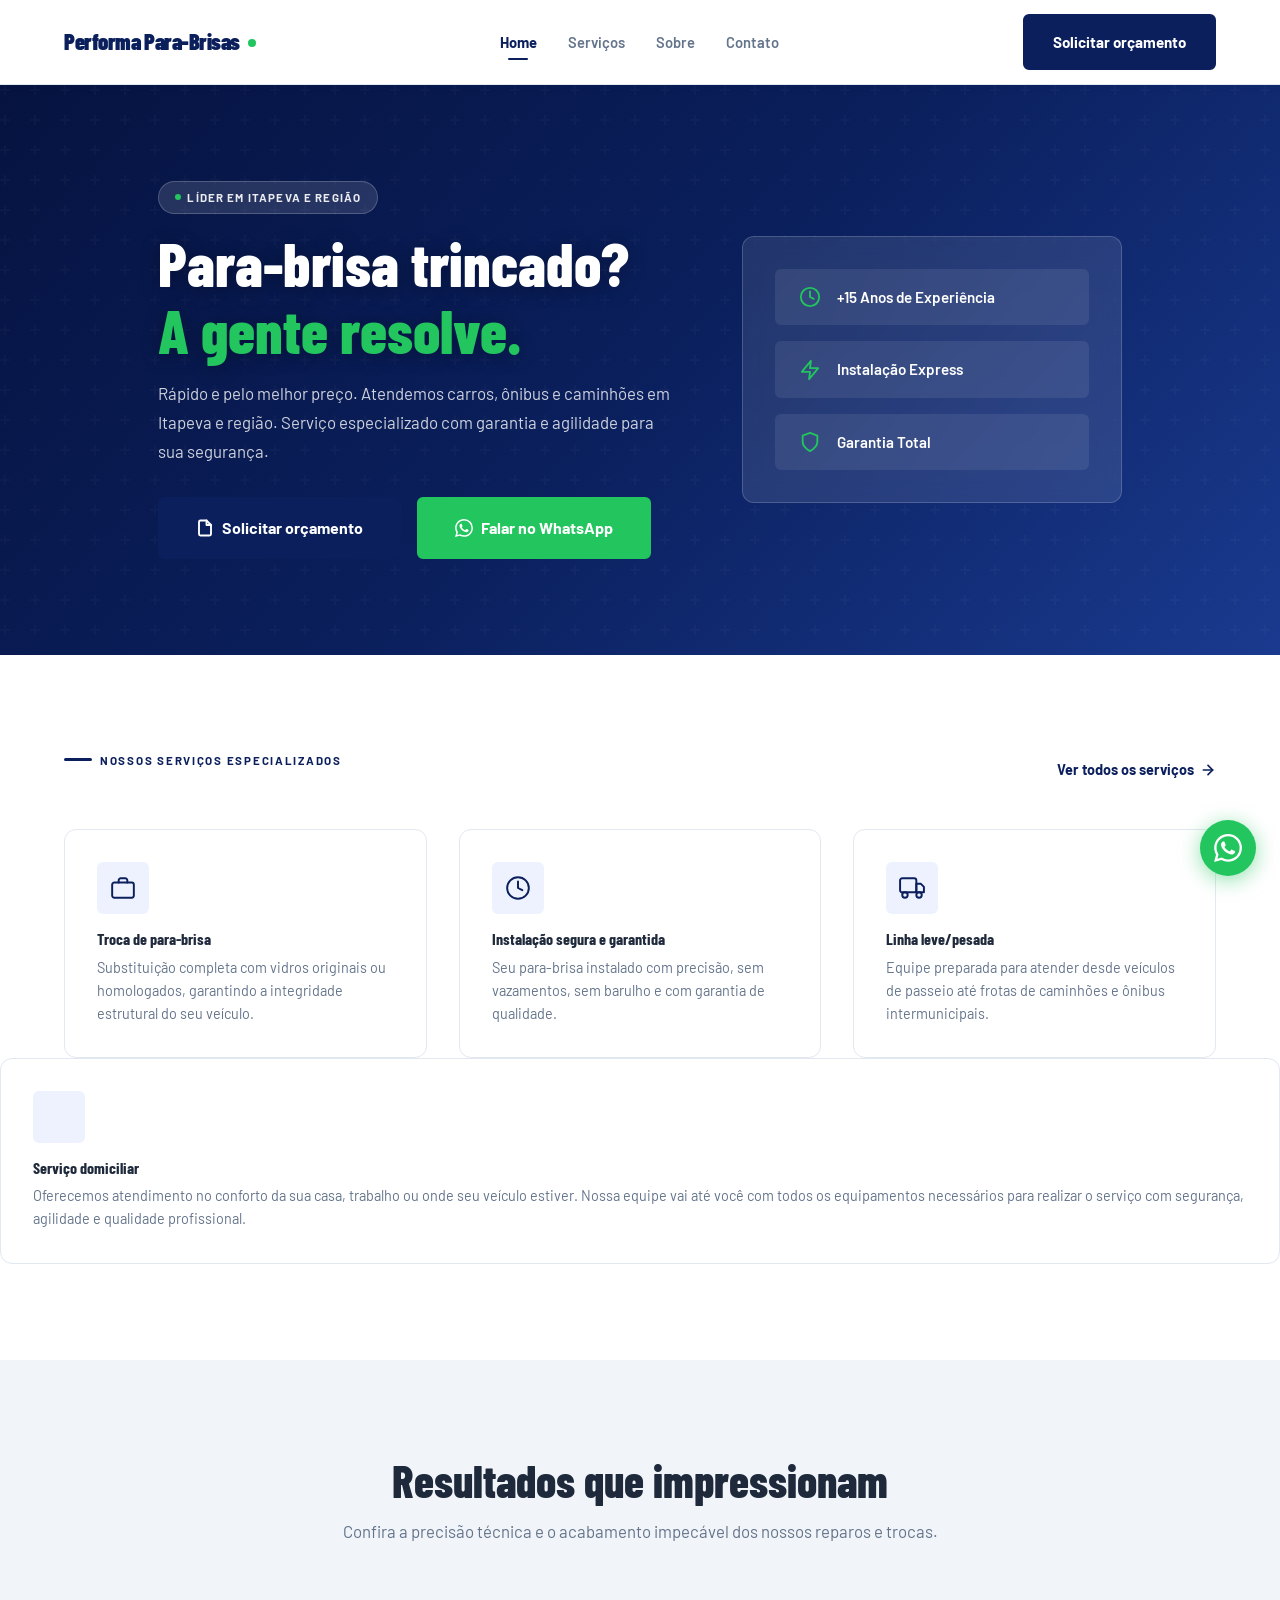
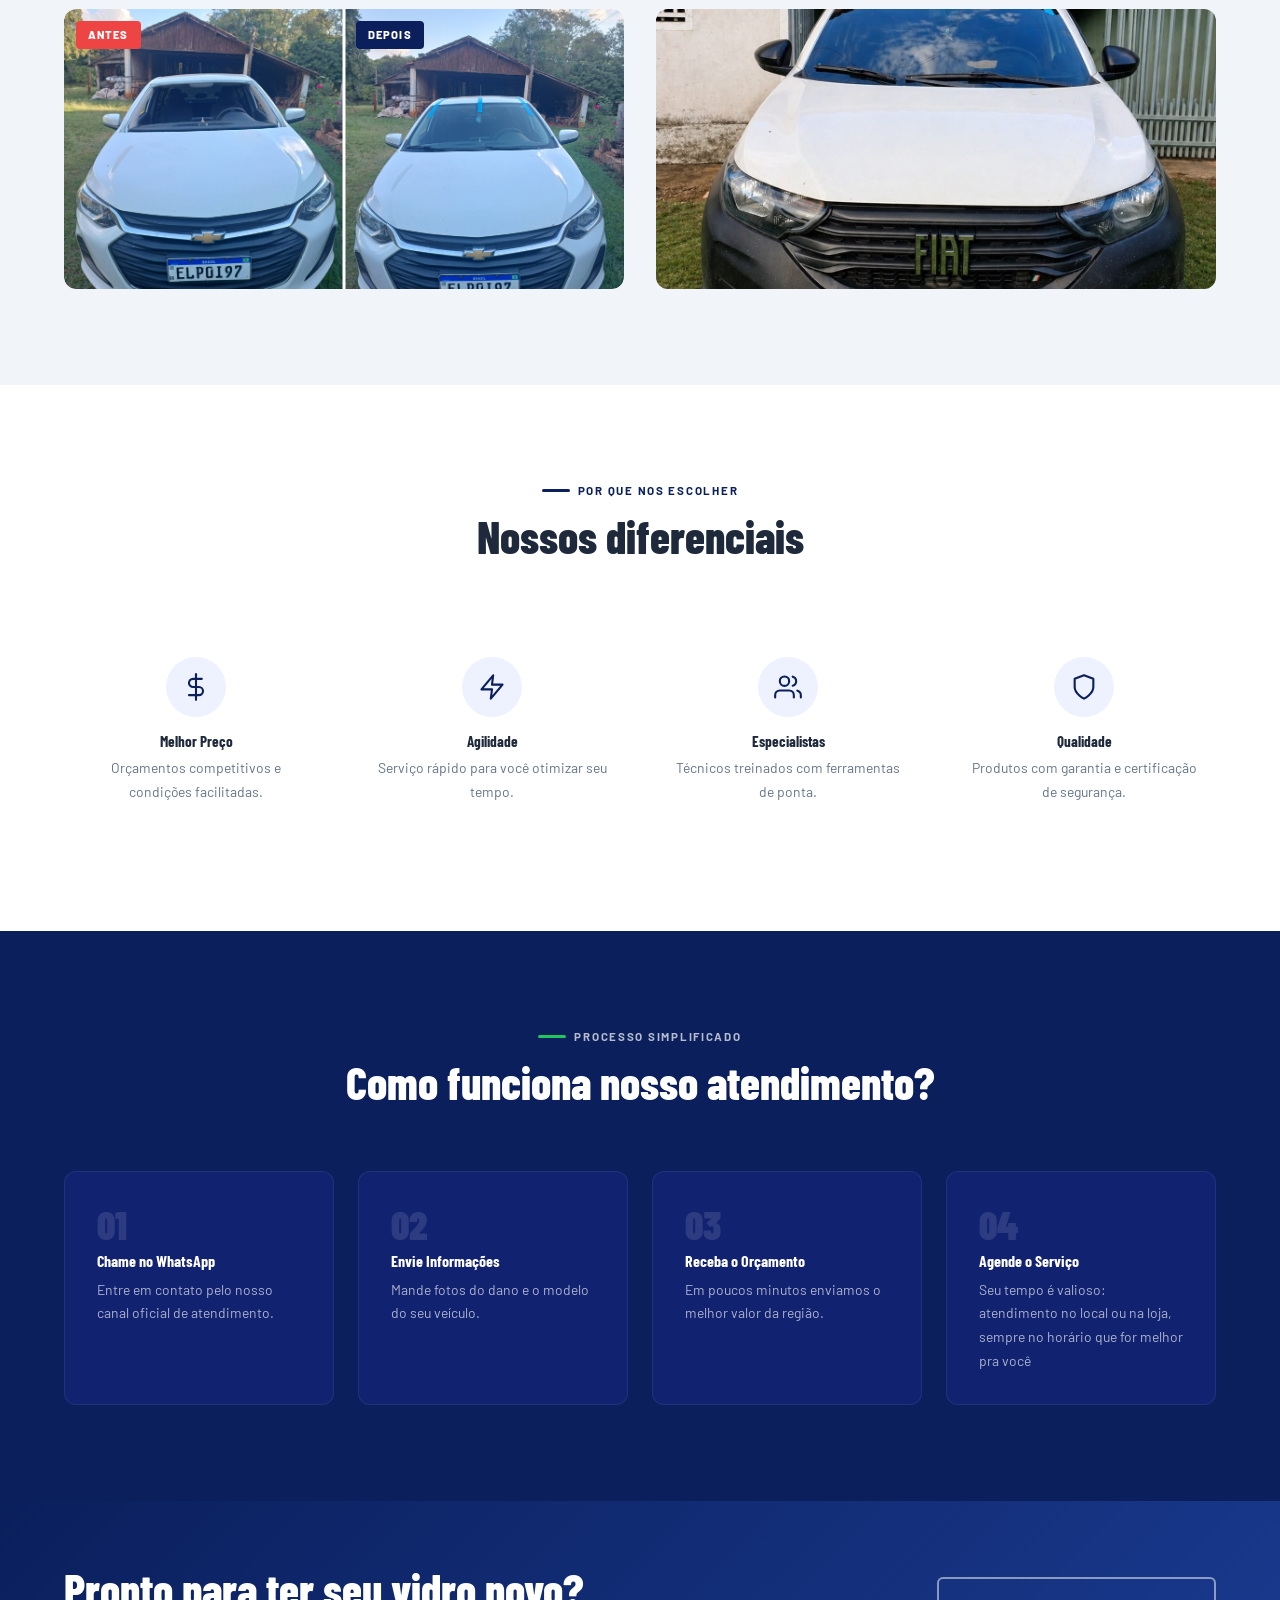
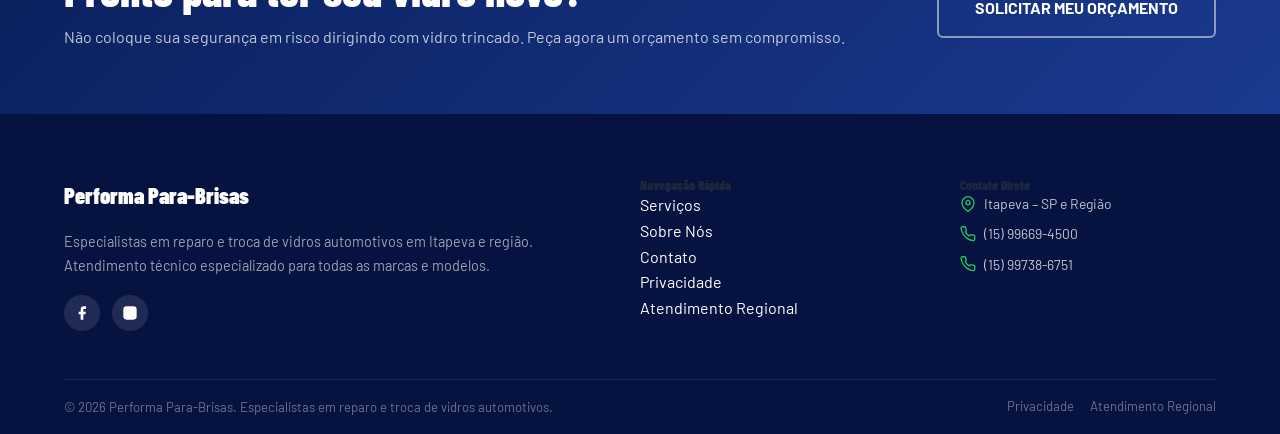
==== commit b2b31d5d: "feat: update texts and images based on client feedback" ====
--- a/index.html
+++ b/index.html
@@ -19,13 +19,13 @@
 
       <ul class="navbar-nav" role="list">
         <li><a href="index.html" class="active">Home</a></li>
-        <li><a href="services.html">Serviços</a></li>
-        <li><a href="about.html">Sobre</a></li>
-        <li><a href="contact.html">Contato</a></li>
+        <li><a href="./src/pages/services.html">Serviços</a></li>
+        <li><a href="./src/pages/about.html">Sobre</a></li>
+        <li><a href="./src/pages/contact.html">Contato</a></li>
       </ul>
 
       <div class="navbar-cta">
-        <a href="contact.html" class="btn btn-primary">Solicitar orçamento</a>
+        <a href="./src/pages/contact.html" class="btn btn-primary">Solicitar orçamento</a>
         <button class="hamburger" id="hamburger" aria-label="Abrir menu" aria-expanded="false" aria-controls="mobileMenu">
           <span></span><span></span><span></span>
         </button>
@@ -35,10 +35,10 @@
     <!-- Mobile menu -->
     <div class="mobile-menu" id="mobileMenu" role="list">
       <a href="index.html" class="active" role="listitem">Home</a>
-      <a href="services.html" role="listitem">Serviços</a>
-      <a href="about.html" role="listitem">Sobre</a>
-      <a href="contact.html" role="listitem">Contato</a>
-      <a href="contact.html" class="btn btn-primary btn-full" style="margin-top:0.5rem;" role="listitem">Solicitar orçamento</a>
+      <a href="./src/pages/services.html" role="listitem">Serviços</a>
+      <a href="./src/pages/about.html" role="listitem">Sobre</a>
+      <a href="./src/pages/contact.html" role="listitem">Contato</a>
+      <a href="./src/pages/contact.html" class="btn btn-primary btn-full" style="margin-top:0.5rem;" role="listitem">Solicitar orçamento</a>
     </div>
   </nav>
 
@@ -53,7 +53,7 @@
           <h1 id="hero-heading">Para-brisa trincado?<br><span>A gente resolve.</span></h1>
           <p class="hero-desc">Rápido e pelo melhor preço. Atendemos carros, ônibus e caminhões em Itapeva e região. Serviço especializado com garantia e agilidade para sua segurança.</p>
           <div class="hero-actions">
-            <a href="contact.html" class="btn btn-primary btn-lg">
+            <a href="./src/pages/contact.html" class="btn btn-primary btn-lg">
               <svg xmlns="http://www.w3.org/2000/svg" viewBox="0 0 24 24" fill="none" stroke="currentColor" stroke-width="2.5" stroke-linecap="round" stroke-linejoin="round" aria-hidden="true"><path d="M14 2H6a2 2 0 0 0-2 2v16a2 2 0 0 0 2 2h12a2 2 0 0 0 2-2V8z"/><polyline points="14 2 14 8 20 8"/></svg>
               Solicitar orçamento
             </a>
@@ -88,7 +88,7 @@
           <div>
             <div class="section-label">Nossos Serviços Especializados</div>
           </div>
-          <a href="services.html" aria-label="Ver todos os serviços">
+          <a href="./src/pages/services.html" aria-label="Ver todos os serviços">
             Ver todos os serviços
             <svg xmlns="http://www.w3.org/2000/svg" viewBox="0 0 24 24" fill="none" stroke="currentColor" stroke-width="2.5" stroke-linecap="round" stroke-linejoin="round" width="16" height="16" aria-hidden="true"><line x1="5" y1="12" x2="19" y2="12"/><polyline points="12 5 19 12 12 19"/></svg>
           </a>
@@ -107,8 +107,8 @@
             <div class="service-card-icon" aria-hidden="true">
               <svg xmlns="http://www.w3.org/2000/svg" viewBox="0 0 24 24" fill="none" stroke="currentColor" stroke-width="1.8" stroke-linecap="round" stroke-linejoin="round"><circle cx="12" cy="12" r="10"/><polyline points="12 6 12 12 16 14"/></svg>
             </div>
-            <h4>Instalação profissional</h4>
-            <p>Processo rigoroso de colagem e vedação, utilizando materiais de alta performance para evitar infiltrações e ruídos.</p>
+            <h4>Instalação segura e garantida</h4>
+            <p>Seu para-brisa instalado com precisão, sem vazamentos, sem barulho e com garantia de qualidade.</p>
           </article>
 
           <article class="service-card" role="listitem">
@@ -120,6 +120,16 @@
           </article>
         </div>
       </div>
+
+      <article class="service-card" role="listitem">
+            <div class="service-card-icon" aria-hidden="true">
+            </div>
+            <h4>Serviço domiciliar</h4>
+            <p>Oferecemos atendimento no conforto da sua casa, trabalho ou onde seu veículo estiver.
+Nossa equipe vai até você com todos os equipamentos necessários para realizar o serviço com segurança, agilidade e qualidade profissional.</p>
+          </article>
+        </div>
+      </div>
     </section>
 
     <!-- ========================= RESULTS / GALLERY ========================= -->
@@ -133,8 +143,8 @@
         <div class="results-grid">
           <div class="results-ba" aria-label="Foto antes e depois de troca de para-brisa">
             <div class="before-after">
-              <img src="https://images.unsplash.com/photo-1620905967130-ce9c27c35f68?w=600&q=80" alt="Para-brisa trincado — antes do reparo" loading="lazy" />
-              <img src="https://images.unsplash.com/photo-1549317661-bd32c8ce0db2?w=600&q=80" alt="Para-brisa novo — depois do reparo" loading="lazy" />
+              <img src="./src/assets/img/parabrisa-antes.jpeg" alt="Para-brisa trincado — antes do reparo" loading="lazy" />
+              <img src="./src/assets/img/parabrisa-depois.jpeg" alt="Para-brisa novo — depois do reparo" loading="lazy" />
               <div class="label label-before" aria-hidden="true">Antes</div>
               <div class="label label-after" aria-hidden="true">Depois</div>
               <div class="divider" aria-hidden="true"></div>
@@ -142,7 +152,7 @@
           </div>
 
           <div class="results-image">
-            <img src="https://images.unsplash.com/photo-1632823469850-2f77dd9c7f93?w=800&q=80" alt="Técnico especializado instalando para-brisa com luvas de proteção" loading="lazy" />
+            <img src="./src/assets/img/imgresultado.jpeg" alt="Resultado da aplicação do para-brisa" loading="lazy" />
           </div>
         </div>
       </div>
@@ -170,7 +180,7 @@
               <svg xmlns="http://www.w3.org/2000/svg" viewBox="0 0 24 24" fill="none" stroke="currentColor" stroke-width="1.8" stroke-linecap="round" stroke-linejoin="round"><polygon points="13 2 3 14 12 14 11 22 21 10 12 10 13 2"/></svg>
             </div>
             <h4>Agilidade</h4>
-            <p>Serviço rápido para você não perder tempo.</p>
+            <p>Serviço rápido para você otimizar seu tempo.</p>
           </div>
 
           <div class="why-item">
@@ -219,7 +229,7 @@
           <div class="step-card">
             <div class="step-number" aria-hidden="true">04</div>
             <h4>Agende o Serviço</h4>
-            <p>Escolha o melhor horário e resolvemos seu problema.</p>
+            <p>Seu tempo é valioso: atendimento no local ou na loja, sempre no horário que for melhor pra você</p>
           </div>
         </div>
       </div>
@@ -233,7 +243,7 @@
             <h2 id="cta-heading">Pronto para ter seu vidro novo?</h2>
             <p>Não coloque sua segurança em risco dirigindo com vidro trincado. Peça agora um orçamento sem compromisso.</p>
           </div>
-          <a href="contact.html" class="btn btn-outline-white btn-lg">SOLICITAR MEU ORÇAMENTO</a>
+          <a href="./src/pages/contact.html" class="btn btn-outline-white btn-lg">SOLICITAR MEU ORÇAMENTO</a>
         </div>
       </div>
     </section>
@@ -246,12 +256,12 @@
       <div class="footer-grid">
         <div>
           <div class="footer-brand">Performa Para-Brisas</div>
-          <p class="footer-desc">Especialistas em reparo e troca de vidros automotivos em Itapeva. Atendimento técnico especializado para todas as marcas e modelos.</p>
+          <p class="footer-desc">Especialistas em reparo e troca de vidros automotivos em Itapeva e região. Atendimento técnico especializado para todas as marcas e modelos.</p>
           <div class="footer-social" aria-label="Redes sociais">
-            <a href="#" aria-label="Facebook">
+            <a href="https://www.facebook.com/people/Perfoma-Para-brisa/61570648920144/" target="_blank" aria-label="Facebook">
               <svg xmlns="http://www.w3.org/2000/svg" viewBox="0 0 24 24" aria-hidden="true"><path d="M18 2h-3a5 5 0 0 0-5 5v3H7v4h3v8h4v-8h3l1-4h-4V7a1 1 0 0 1 1-1h3z"/></svg>
             </a>
-            <a href="#" aria-label="Instagram">
+            <a href="https://www.instagram.com/performaparabrisas/" target="_blank" aria-label="Instagram">
               <svg xmlns="http://www.w3.org/2000/svg" viewBox="0 0 24 24" aria-hidden="true"><rect x="2" y="2" width="20" height="20" rx="5" ry="5"/><path d="M16 11.37A4 4 0 1 1 12.63 8 4 4 0 0 1 16 11.37z"/><line x1="17.5" y1="6.5" x2="17.51" y2="6.5"/></svg>
             </a>
           </div>
@@ -260,9 +270,9 @@
         <nav aria-label="Navegação rápida no rodapé">
           <h5>Navegação Rápida</h5>
           <ul>
-            <li><a href="services.html">Serviços</a></li>
-            <li><a href="about.html">Sobre Nós</a></li>
-            <li><a href="contact.html">Contato</a></li>
+            <li><a href="./src/pages/services.html">Serviços</a></li>
+            <li><a href="./src/pages/about.html">Sobre Nós</a></li>
+            <li><a href="./src/pages/contact.html">Contato</a></li>
             <li><a href="#">Privacidade</a></li>
             <li><a href="#">Atendimento Regional</a></li>
           </ul>
@@ -276,17 +286,17 @@
           </p>
           <p class="footer-contact-item">
             <svg xmlns="http://www.w3.org/2000/svg" viewBox="0 0 24 24" fill="none" stroke="currentColor" stroke-width="2" stroke-linecap="round" stroke-linejoin="round" aria-hidden="true"><path d="M22 16.92v3a2 2 0 0 1-2.18 2 19.79 19.79 0 0 1-8.63-3.07A19.5 19.5 0 0 1 4.69 12a19.79 19.79 0 0 1-3.07-8.67A2 2 0 0 1 3.6 1.17h3a2 2 0 0 1 2 1.72c.127.96.361 1.903.7 2.81a2 2 0 0 1-.45 2.11L7.91 8.91a16 16 0 0 0 6 6l1.27-1.27a2 2 0 0 1 2.11-.45c.907.339 1.85.573 2.81.7A2 2 0 0 1 22 16.92z"/></svg>
-            (15) 99999-9999
+            (15) 99669-4500
           </p>
           <p class="footer-contact-item">
-            <svg xmlns="http://www.w3.org/2000/svg" viewBox="0 0 24 24" fill="none" stroke="currentColor" stroke-width="2" stroke-linecap="round" stroke-linejoin="round" aria-hidden="true"><path d="M4 4h16c1.1 0 2 .9 2 2v12c0 1.1-.9 2-2 2H4c-1.1 0-2-.9-2-2V6c0-1.1.9-2 2-2z"/><polyline points="22,6 12,13 2,6"/></svg>
-            contato@performaparabrisas.com.br
+            <svg xmlns="http://www.w3.org/2000/svg" viewBox="0 0 24 24" fill="none" stroke="currentColor" stroke-width="2" stroke-linecap="round" stroke-linejoin="round" aria-hidden="true"><path d="M22 16.92v3a2 2 0 0 1-2.18 2 19.79 19.79 0 0 1-8.63-3.07A19.5 19.5 0 0 1 4.69 12a19.79 19.79 0 0 1-3.07-8.67A2 2 0 0 1 3.6 1.17h3a2 2 0 0 1 2 1.72c.127.96.361 1.903.7 2.81a2 2 0 0 1-.45 2.11L7.91 8.91a16 16 0 0 0 6 6l1.27-1.27a2 2 0 0 1 2.11-.45c.907.339 1.85.573 2.81.7A2 2 0 0 1 22 16.92z"/></svg>
+            (15) 99738-6751
           </p>
         </div>
       </div>
 
       <div class="footer-bottom">
-        <p>© 2024 Performa Para-Brisas. Especialistas em reparo e troca de vidros automotivos.</p>
+        <p>© 2026 Performa Para-Brisas. Especialistas em reparo e troca de vidros automotivos.</p>
         <div class="footer-bottom-links">
           <a href="#">Privacidade</a>
           <a href="#">Atendimento Regional</a>
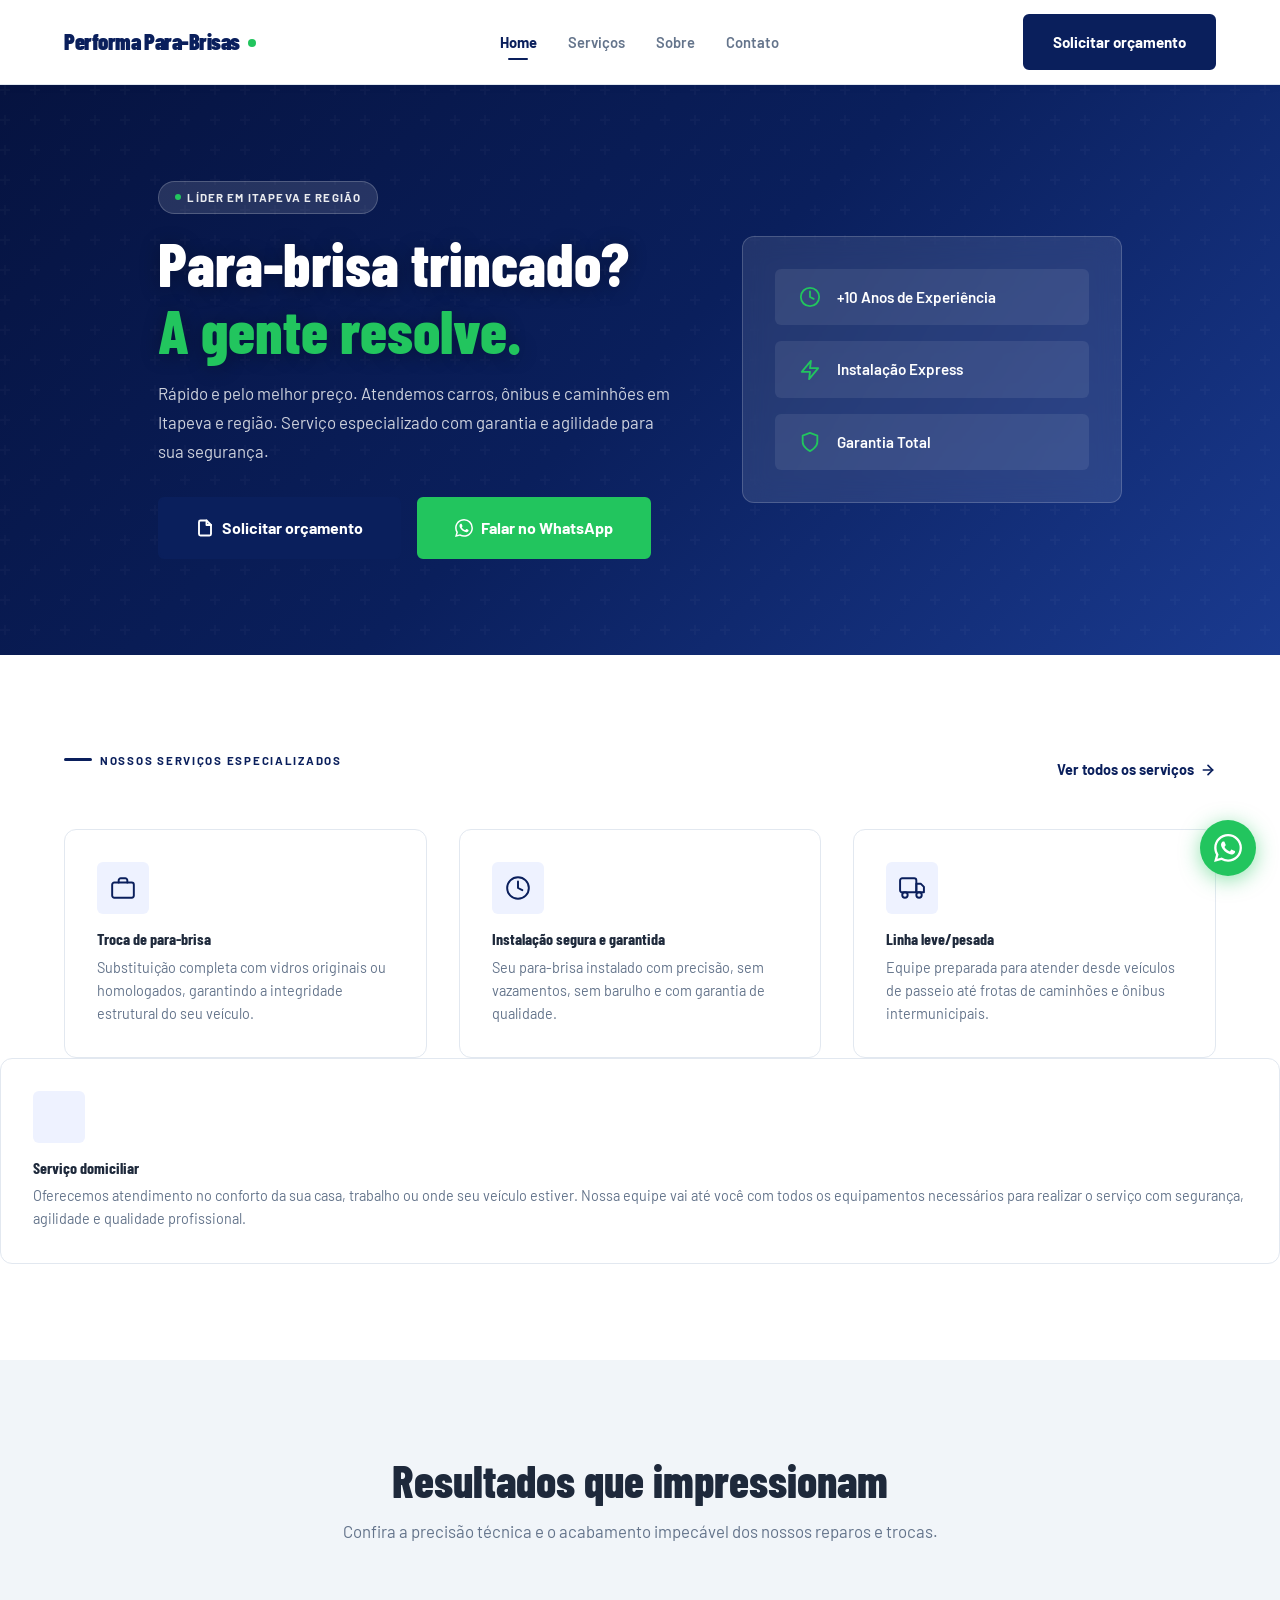
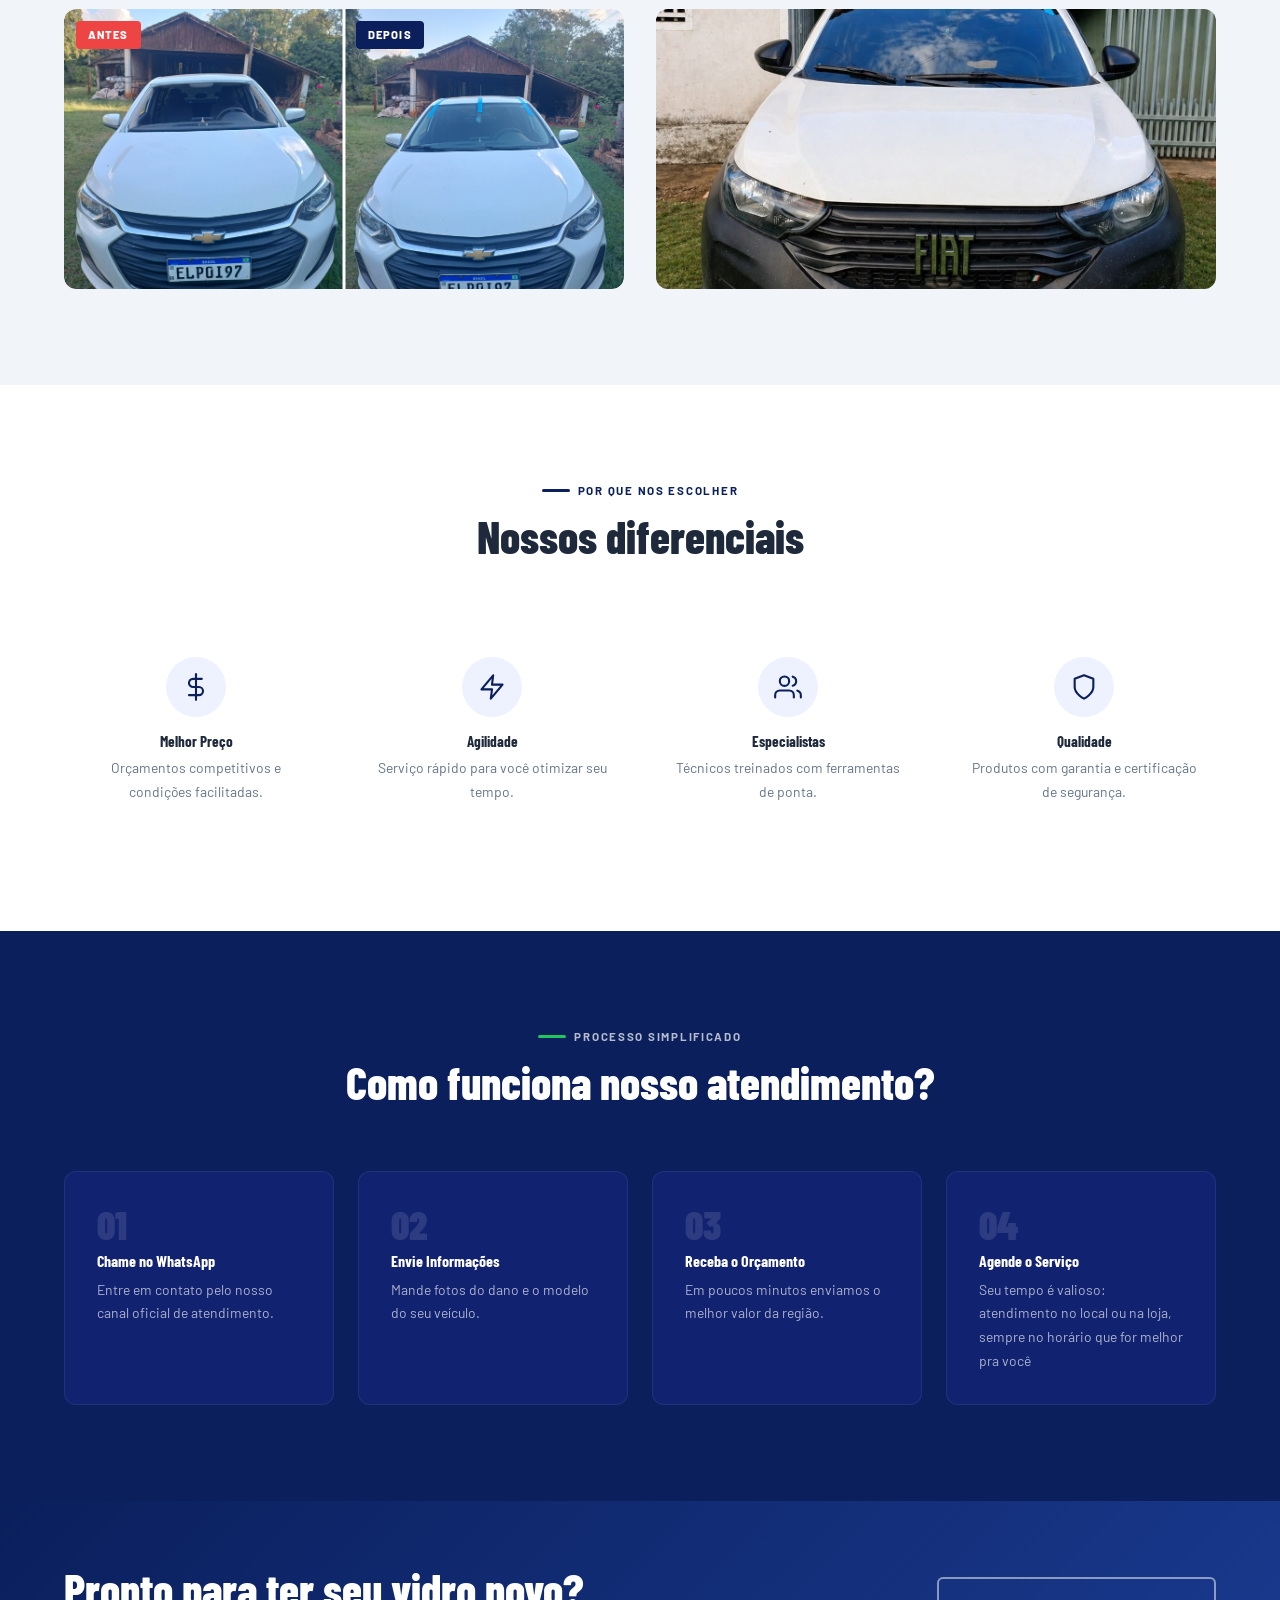
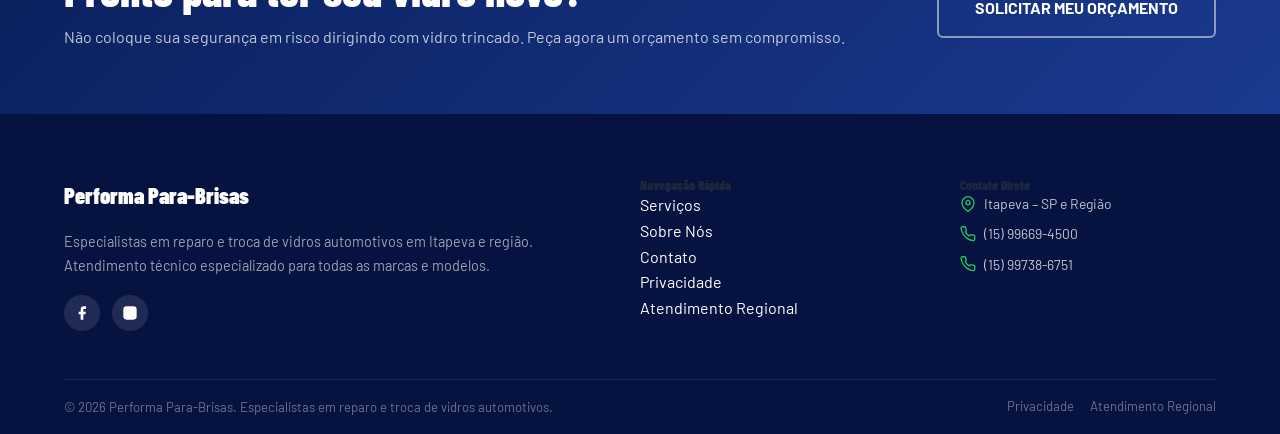
==== commit f13f2da5: "feat: reformuled text based on client feedback" ====
--- a/index.html
+++ b/index.html
@@ -67,7 +67,7 @@
         <div class="hero-card" aria-label="Diferenciais">
           <div class="hero-card-item">
             <svg xmlns="http://www.w3.org/2000/svg" viewBox="0 0 24 24" fill="none" stroke="currentColor" stroke-width="2" stroke-linecap="round" stroke-linejoin="round" aria-hidden="true"><circle cx="12" cy="12" r="10"/><polyline points="12 6 12 12 16 14"/></svg>
-            +15 Anos de Experiência
+            +10 Anos de Experiência
           </div>
           <div class="hero-card-item">
             <svg xmlns="http://www.w3.org/2000/svg" viewBox="0 0 24 24" fill="none" stroke="currentColor" stroke-width="2" stroke-linecap="round" stroke-linejoin="round" aria-hidden="true"><polygon points="13 2 3 14 12 14 11 22 21 10 12 10 13 2"/></svg>
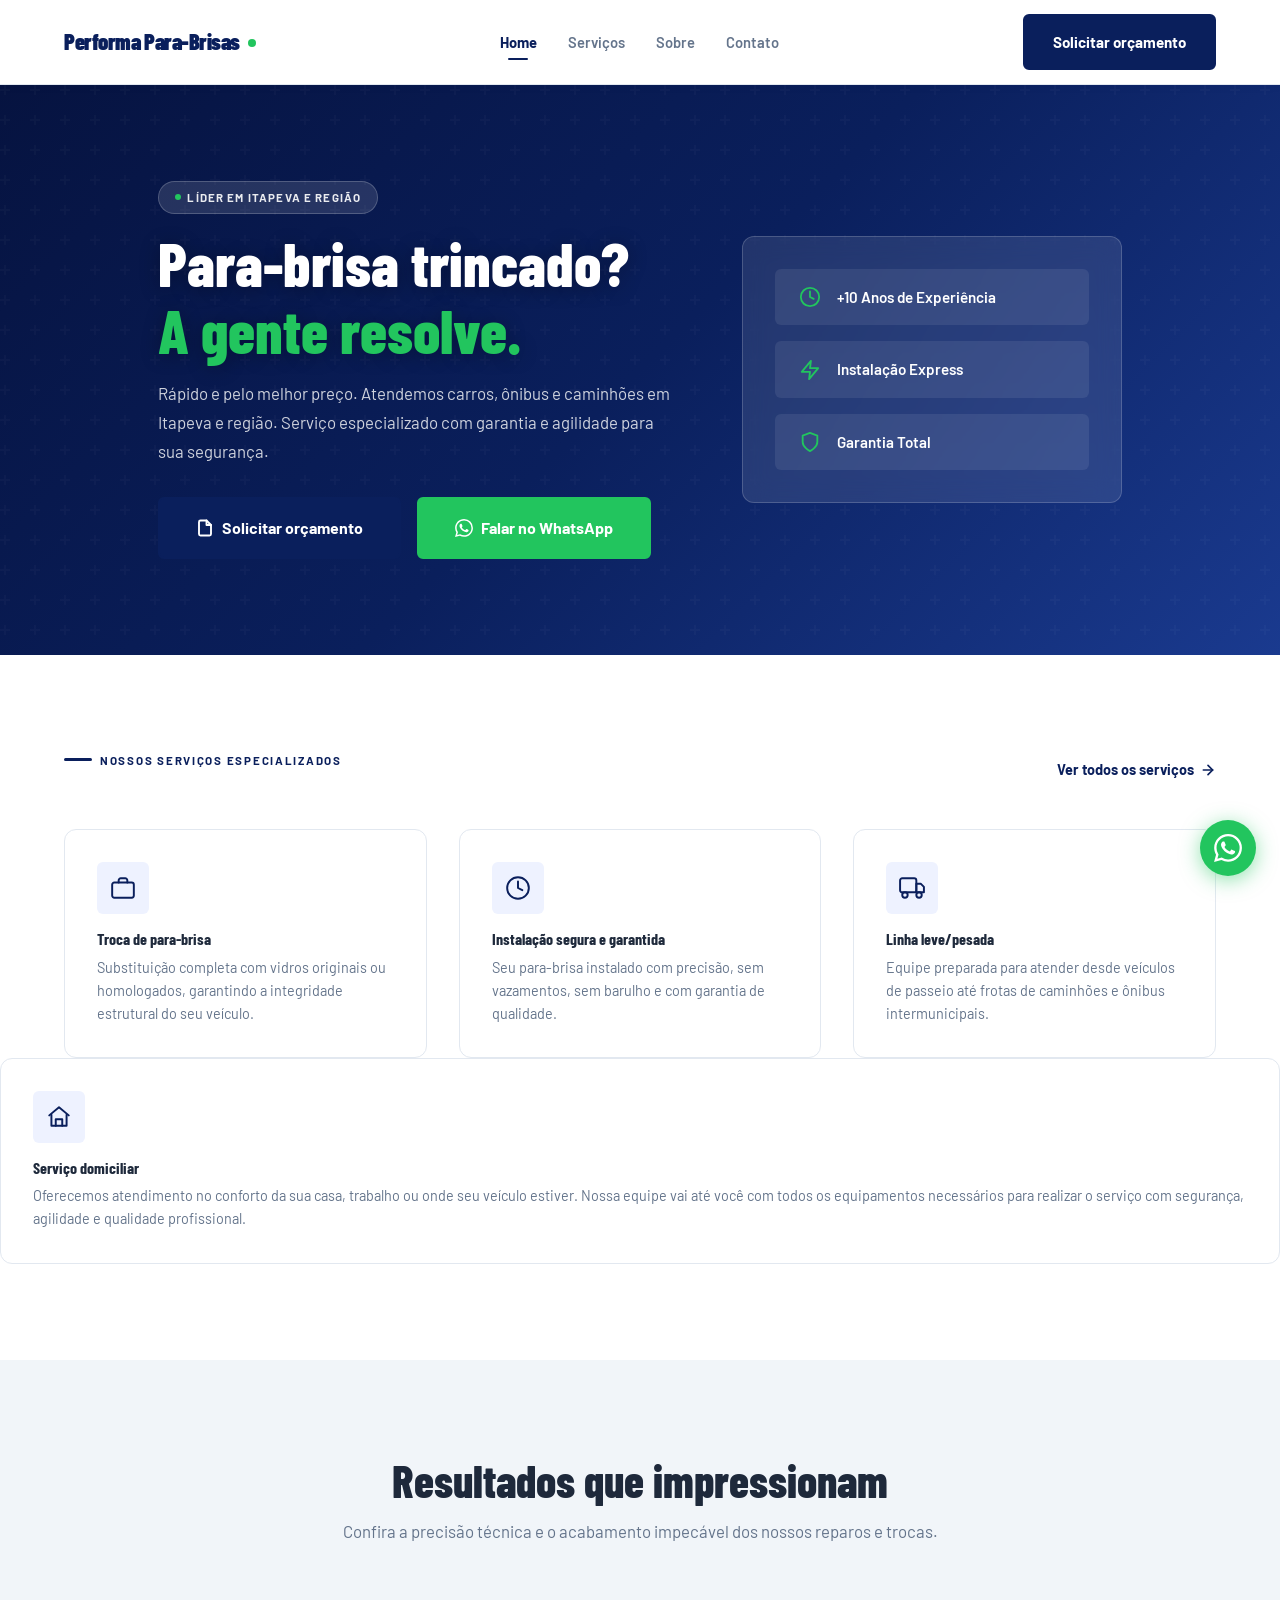
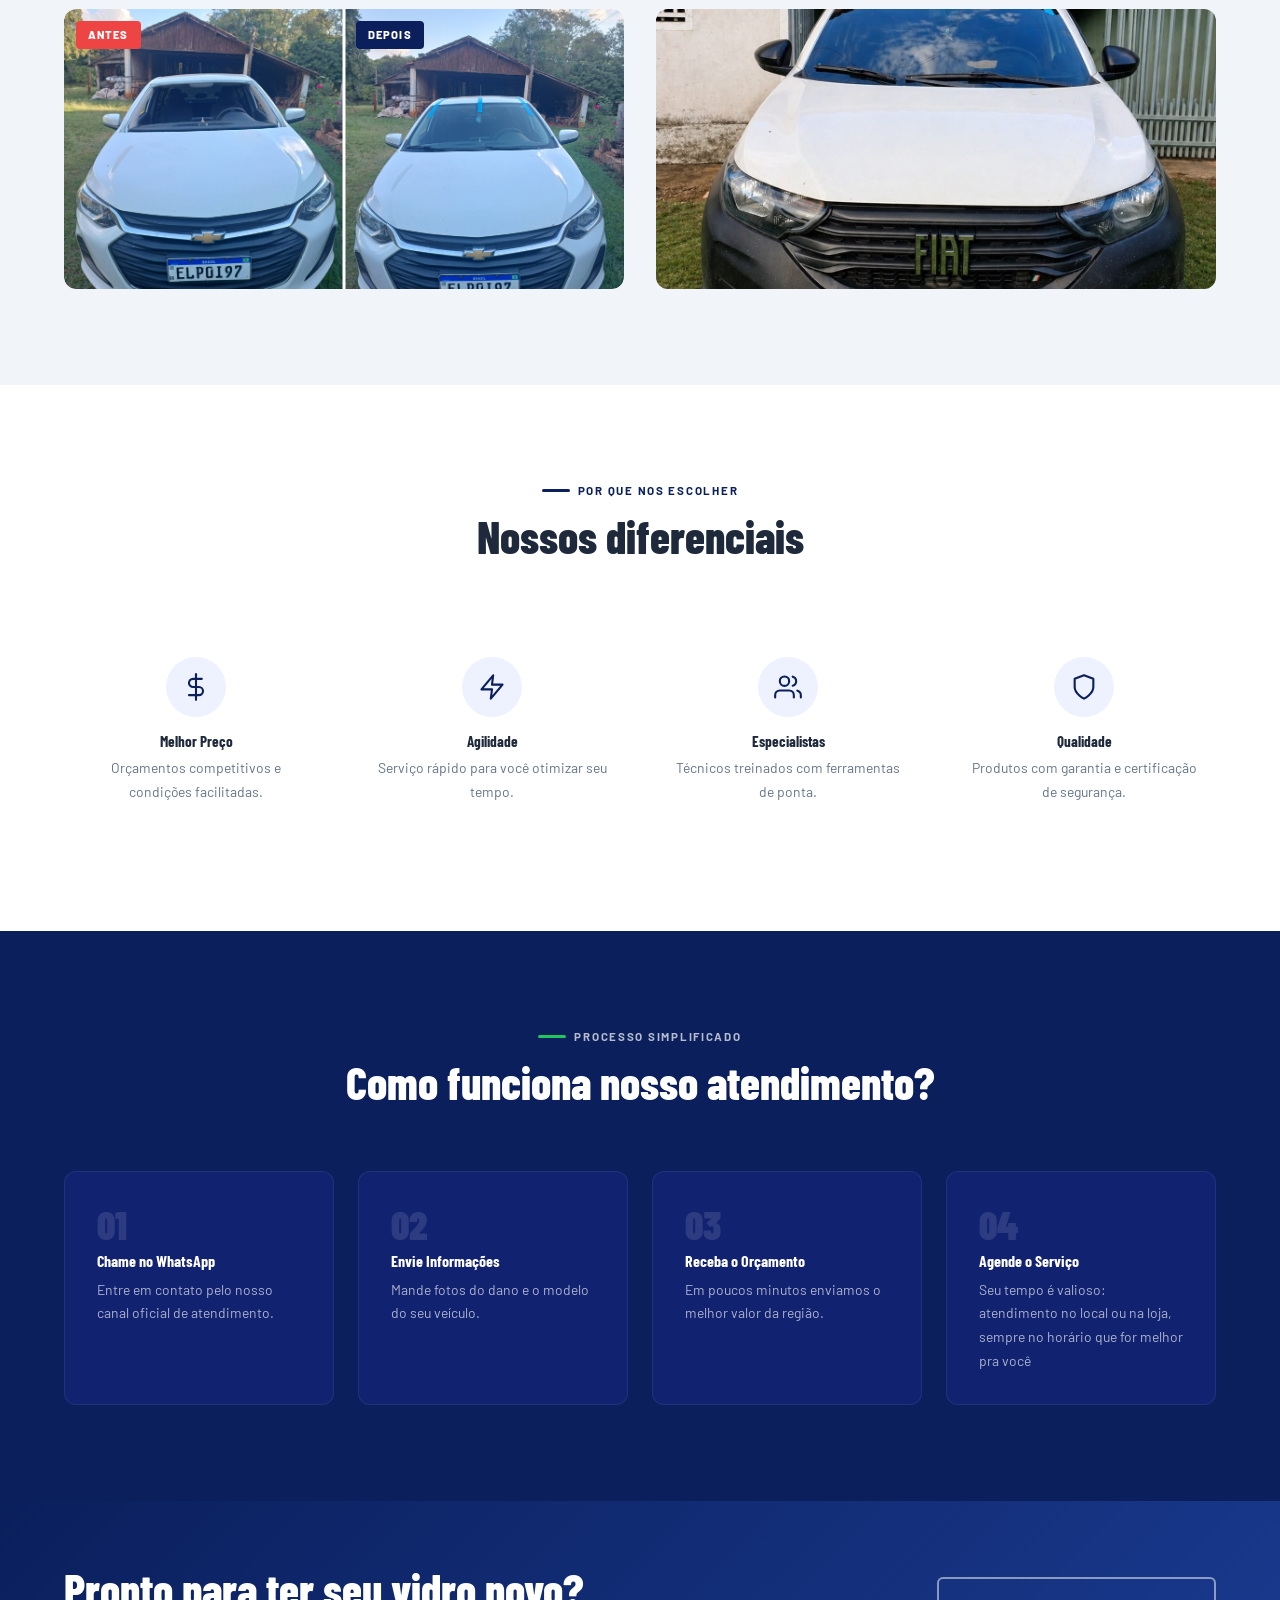
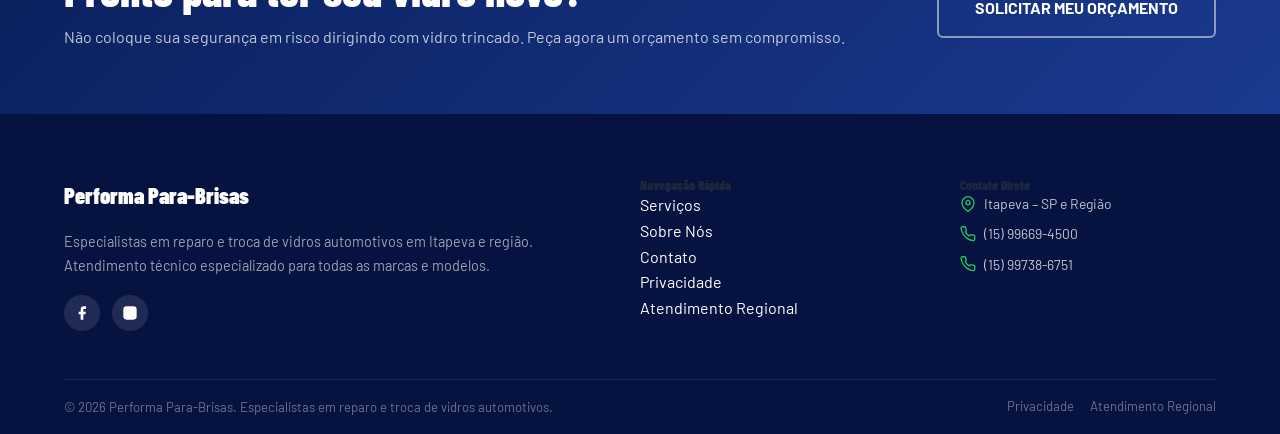
==== commit 85fd5a01: "feat: update icon based on client feedback" ====
--- a/index.html
+++ b/index.html
@@ -1,12 +1,15 @@
 <!DOCTYPE html>
 <html lang="pt-BR">
+
 <head>
   <meta charset="UTF-8" />
   <meta name="viewport" content="width=device-width, initial-scale=1.0" />
   <title>Performa Para-Brisas | Líder em Itapeva e Região</title>
-  <meta name="description" content="Especialistas em reparo e troca de vidros automotivos em Itapeva e região. Atendemos carros, ônibus e caminhões com garantia, agilidade e o melhor preço." />
+  <meta name="description"
+    content="Especialistas em reparo e troca de vidros automotivos em Itapeva e região. Atendemos carros, ônibus e caminhões com garantia, agilidade e o melhor preço." />
   <link rel="stylesheet" href="src/styles/styles.css" />
 </head>
+
 <body>
 
   <!-- ========================= NAVBAR ========================= -->
@@ -26,7 +29,8 @@
 
       <div class="navbar-cta">
         <a href="./src/pages/contact.html" class="btn btn-primary">Solicitar orçamento</a>
-        <button class="hamburger" id="hamburger" aria-label="Abrir menu" aria-expanded="false" aria-controls="mobileMenu">
+        <button class="hamburger" id="hamburger" aria-label="Abrir menu" aria-expanded="false"
+          aria-controls="mobileMenu">
           <span></span><span></span><span></span>
         </button>
       </div>
@@ -38,7 +42,8 @@
       <a href="./src/pages/services.html" role="listitem">Serviços</a>
       <a href="./src/pages/about.html" role="listitem">Sobre</a>
       <a href="./src/pages/contact.html" role="listitem">Contato</a>
-      <a href="./src/pages/contact.html" class="btn btn-primary btn-full" style="margin-top:0.5rem;" role="listitem">Solicitar orçamento</a>
+      <a href="./src/pages/contact.html" class="btn btn-primary btn-full" style="margin-top:0.5rem;"
+        role="listitem">Solicitar orçamento</a>
     </div>
   </nav>
 
@@ -51,14 +56,23 @@
         <div class="hero-text">
           <span class="hero-badge">Líder em Itapeva e Região</span>
           <h1 id="hero-heading">Para-brisa trincado?<br><span>A gente resolve.</span></h1>
-          <p class="hero-desc">Rápido e pelo melhor preço. Atendemos carros, ônibus e caminhões em Itapeva e região. Serviço especializado com garantia e agilidade para sua segurança.</p>
+          <p class="hero-desc">Rápido e pelo melhor preço. Atendemos carros, ônibus e caminhões em Itapeva e região.
+            Serviço especializado com garantia e agilidade para sua segurança.</p>
           <div class="hero-actions">
             <a href="./src/pages/contact.html" class="btn btn-primary btn-lg">
-              <svg xmlns="http://www.w3.org/2000/svg" viewBox="0 0 24 24" fill="none" stroke="currentColor" stroke-width="2.5" stroke-linecap="round" stroke-linejoin="round" aria-hidden="true"><path d="M14 2H6a2 2 0 0 0-2 2v16a2 2 0 0 0 2 2h12a2 2 0 0 0 2-2V8z"/><polyline points="14 2 14 8 20 8"/></svg>
+              <svg xmlns="http://www.w3.org/2000/svg" viewBox="0 0 24 24" fill="none" stroke="currentColor"
+                stroke-width="2.5" stroke-linecap="round" stroke-linejoin="round" aria-hidden="true">
+                <path d="M14 2H6a2 2 0 0 0-2 2v16a2 2 0 0 0 2 2h12a2 2 0 0 0 2-2V8z" />
+                <polyline points="14 2 14 8 20 8" />
+              </svg>
               Solicitar orçamento
             </a>
-            <a href="https://wa.me/5515999990000" target="_blank" rel="noopener noreferrer" class="btn btn-accent btn-lg">
-              <svg xmlns="http://www.w3.org/2000/svg" viewBox="0 0 24 24" fill="currentColor" aria-hidden="true"><path d="M17.472 14.382c-.297-.149-1.758-.867-2.03-.967-.273-.099-.471-.148-.67.15-.197.297-.767.966-.94 1.164-.173.199-.347.223-.644.075-.297-.15-1.255-.463-2.39-1.475-.883-.788-1.48-1.761-1.653-2.059-.173-.297-.018-.458.13-.606.134-.133.298-.347.446-.52.149-.174.198-.298.298-.497.099-.198.05-.371-.025-.52-.075-.149-.669-1.612-.916-2.207-.242-.579-.487-.5-.669-.51-.173-.008-.371-.01-.57-.01-.198 0-.52.074-.792.372-.272.297-1.04 1.016-1.04 2.479 0 1.462 1.065 2.875 1.213 3.074.149.198 2.096 3.2 5.077 4.487.709.306 1.262.489 1.694.625.712.227 1.36.195 1.871.118.571-.085 1.758-.719 2.006-1.413.248-.694.248-1.289.173-1.413-.074-.124-.272-.198-.57-.347m-5.421 7.403h-.004a9.87 9.87 0 0 1-5.031-1.378l-.361-.214-3.741.982.998-3.648-.235-.374a9.86 9.86 0 0 1-1.51-5.26c.001-5.45 4.436-9.884 9.888-9.884 2.64 0 5.122 1.03 6.988 2.898a9.825 9.825 0 0 1 2.893 6.994c-.003 5.45-4.437 9.884-9.885 9.884m8.413-18.297A11.815 11.815 0 0 0 12.05 0C5.495 0 .16 5.335.157 11.892c0 2.096.547 4.142 1.588 5.945L.057 24l6.305-1.654a11.882 11.882 0 0 0 5.683 1.448h.005c6.554 0 11.89-5.335 11.893-11.893a11.821 11.821 0 0 0-3.48-8.413z"/></svg>
+            <a href="https://wa.me/5515999990000" target="_blank" rel="noopener noreferrer"
+              class="btn btn-accent btn-lg">
+              <svg xmlns="http://www.w3.org/2000/svg" viewBox="0 0 24 24" fill="currentColor" aria-hidden="true">
+                <path
+                  d="M17.472 14.382c-.297-.149-1.758-.867-2.03-.967-.273-.099-.471-.148-.67.15-.197.297-.767.966-.94 1.164-.173.199-.347.223-.644.075-.297-.15-1.255-.463-2.39-1.475-.883-.788-1.48-1.761-1.653-2.059-.173-.297-.018-.458.13-.606.134-.133.298-.347.446-.52.149-.174.198-.298.298-.497.099-.198.05-.371-.025-.52-.075-.149-.669-1.612-.916-2.207-.242-.579-.487-.5-.669-.51-.173-.008-.371-.01-.57-.01-.198 0-.52.074-.792.372-.272.297-1.04 1.016-1.04 2.479 0 1.462 1.065 2.875 1.213 3.074.149.198 2.096 3.2 5.077 4.487.709.306 1.262.489 1.694.625.712.227 1.36.195 1.871.118.571-.085 1.758-.719 2.006-1.413.248-.694.248-1.289.173-1.413-.074-.124-.272-.198-.57-.347m-5.421 7.403h-.004a9.87 9.87 0 0 1-5.031-1.378l-.361-.214-3.741.982.998-3.648-.235-.374a9.86 9.86 0 0 1-1.51-5.26c.001-5.45 4.436-9.884 9.888-9.884 2.64 0 5.122 1.03 6.988 2.898a9.825 9.825 0 0 1 2.893 6.994c-.003 5.45-4.437 9.884-9.885 9.884m8.413-18.297A11.815 11.815 0 0 0 12.05 0C5.495 0 .16 5.335.157 11.892c0 2.096.547 4.142 1.588 5.945L.057 24l6.305-1.654a11.882 11.882 0 0 0 5.683 1.448h.005c6.554 0 11.89-5.335 11.893-11.893a11.821 11.821 0 0 0-3.48-8.413z" />
+              </svg>
               Falar no WhatsApp
             </a>
           </div>
@@ -66,15 +80,25 @@
 
         <div class="hero-card" aria-label="Diferenciais">
           <div class="hero-card-item">
-            <svg xmlns="http://www.w3.org/2000/svg" viewBox="0 0 24 24" fill="none" stroke="currentColor" stroke-width="2" stroke-linecap="round" stroke-linejoin="round" aria-hidden="true"><circle cx="12" cy="12" r="10"/><polyline points="12 6 12 12 16 14"/></svg>
+            <svg xmlns="http://www.w3.org/2000/svg" viewBox="0 0 24 24" fill="none" stroke="currentColor"
+              stroke-width="2" stroke-linecap="round" stroke-linejoin="round" aria-hidden="true">
+              <circle cx="12" cy="12" r="10" />
+              <polyline points="12 6 12 12 16 14" />
+            </svg>
             +10 Anos de Experiência
           </div>
           <div class="hero-card-item">
-            <svg xmlns="http://www.w3.org/2000/svg" viewBox="0 0 24 24" fill="none" stroke="currentColor" stroke-width="2" stroke-linecap="round" stroke-linejoin="round" aria-hidden="true"><polygon points="13 2 3 14 12 14 11 22 21 10 12 10 13 2"/></svg>
+            <svg xmlns="http://www.w3.org/2000/svg" viewBox="0 0 24 24" fill="none" stroke="currentColor"
+              stroke-width="2" stroke-linecap="round" stroke-linejoin="round" aria-hidden="true">
+              <polygon points="13 2 3 14 12 14 11 22 21 10 12 10 13 2" />
+            </svg>
             Instalação Express
           </div>
           <div class="hero-card-item">
-            <svg xmlns="http://www.w3.org/2000/svg" viewBox="0 0 24 24" fill="none" stroke="currentColor" stroke-width="2" stroke-linecap="round" stroke-linejoin="round" aria-hidden="true"><path d="M12 22s8-4 8-10V5l-8-3-8 3v7c0 6 8 10 8 10z"/></svg>
+            <svg xmlns="http://www.w3.org/2000/svg" viewBox="0 0 24 24" fill="none" stroke="currentColor"
+              stroke-width="2" stroke-linecap="round" stroke-linejoin="round" aria-hidden="true">
+              <path d="M12 22s8-4 8-10V5l-8-3-8 3v7c0 6 8 10 8 10z" />
+            </svg>
             Garantia Total
           </div>
         </div>
@@ -90,22 +114,36 @@
           </div>
           <a href="./src/pages/services.html" aria-label="Ver todos os serviços">
             Ver todos os serviços
-            <svg xmlns="http://www.w3.org/2000/svg" viewBox="0 0 24 24" fill="none" stroke="currentColor" stroke-width="2.5" stroke-linecap="round" stroke-linejoin="round" width="16" height="16" aria-hidden="true"><line x1="5" y1="12" x2="19" y2="12"/><polyline points="12 5 19 12 12 19"/></svg>
+            <svg xmlns="http://www.w3.org/2000/svg" viewBox="0 0 24 24" fill="none" stroke="currentColor"
+              stroke-width="2.5" stroke-linecap="round" stroke-linejoin="round" width="16" height="16"
+              aria-hidden="true">
+              <line x1="5" y1="12" x2="19" y2="12" />
+              <polyline points="12 5 19 12 12 19" />
+            </svg>
           </a>
         </div>
 
         <div class="grid-3" role="list">
           <article class="service-card" role="listitem">
             <div class="service-card-icon" aria-hidden="true">
-              <svg xmlns="http://www.w3.org/2000/svg" viewBox="0 0 24 24" fill="none" stroke="currentColor" stroke-width="1.8" stroke-linecap="round" stroke-linejoin="round"><rect x="2" y="7" width="20" height="14" rx="2"/><path d="M16 7V5a2 2 0 0 0-2-2h-4a2 2 0 0 0-2 2v2"/></svg>
+              <svg xmlns="http://www.w3.org/2000/svg" viewBox="0 0 24 24" fill="none" stroke="currentColor"
+                stroke-width="1.8" stroke-linecap="round" stroke-linejoin="round">
+                <rect x="2" y="7" width="20" height="14" rx="2" />
+                <path d="M16 7V5a2 2 0 0 0-2-2h-4a2 2 0 0 0-2 2v2" />
+              </svg>
             </div>
             <h4>Troca de para-brisa</h4>
-            <p>Substituição completa com vidros originais ou homologados, garantindo a integridade estrutural do seu veículo.</p>
+            <p>Substituição completa com vidros originais ou homologados, garantindo a integridade estrutural do seu
+              veículo.</p>
           </article>
 
           <article class="service-card" role="listitem">
             <div class="service-card-icon" aria-hidden="true">
-              <svg xmlns="http://www.w3.org/2000/svg" viewBox="0 0 24 24" fill="none" stroke="currentColor" stroke-width="1.8" stroke-linecap="round" stroke-linejoin="round"><circle cx="12" cy="12" r="10"/><polyline points="12 6 12 12 16 14"/></svg>
+              <svg xmlns="http://www.w3.org/2000/svg" viewBox="0 0 24 24" fill="none" stroke="currentColor"
+                stroke-width="1.8" stroke-linecap="round" stroke-linejoin="round">
+                <circle cx="12" cy="12" r="10" />
+                <polyline points="12 6 12 12 16 14" />
+              </svg>
             </div>
             <h4>Instalação segura e garantida</h4>
             <p>Seu para-brisa instalado com precisão, sem vazamentos, sem barulho e com garantia de qualidade.</p>
@@ -113,22 +151,36 @@
 
           <article class="service-card" role="listitem">
             <div class="service-card-icon" aria-hidden="true">
-              <svg xmlns="http://www.w3.org/2000/svg" viewBox="0 0 24 24" fill="none" stroke="currentColor" stroke-width="1.8" stroke-linecap="round" stroke-linejoin="round"><rect x="1" y="3" width="15" height="13" rx="2"/><polygon points="16 8 20 8 23 11 23 16 16 16 16 8"/><circle cx="5.5" cy="18.5" r="2.5"/><circle cx="18.5" cy="18.5" r="2.5"/></svg>
+              <svg xmlns="http://www.w3.org/2000/svg" viewBox="0 0 24 24" fill="none" stroke="currentColor"
+                stroke-width="1.8" stroke-linecap="round" stroke-linejoin="round">
+                <rect x="1" y="3" width="15" height="13" rx="2" />
+                <polygon points="16 8 20 8 23 11 23 16 16 16 16 8" />
+                <circle cx="5.5" cy="18.5" r="2.5" />
+                <circle cx="18.5" cy="18.5" r="2.5" />
+              </svg>
             </div>
             <h4>Linha leve/pesada</h4>
-            <p>Equipe preparada para atender desde veículos de passeio até frotas de caminhões e ônibus intermunicipais.</p>
+            <p>Equipe preparada para atender desde veículos de passeio até frotas de caminhões e ônibus intermunicipais.
+            </p>
           </article>
         </div>
       </div>
 
       <article class="service-card" role="listitem">
-            <div class="service-card-icon" aria-hidden="true">
-            </div>
-            <h4>Serviço domiciliar</h4>
-            <p>Oferecemos atendimento no conforto da sua casa, trabalho ou onde seu veículo estiver.
-Nossa equipe vai até você com todos os equipamentos necessários para realizar o serviço com segurança, agilidade e qualidade profissional.</p>
-          </article>
-        </div>
+        <div class="service-card-icon" aria-hidden="true">
+          <svg xmlns="http://www.w3.org/2000/svg" viewBox="0 0 24 24" fill="none" stroke="currentColor"
+            stroke-width="1.8" stroke-linecap="round" stroke-linejoin="round">
+            <path d="M3 10.5L12 3l9 7.5" />
+            <path d="M5 10v10h14V10" />
+            <path d="M9 20v-6h6v6" />
+          </svg>
+        </div>
+        <h4>Serviço domiciliar</h4>
+        <p>Oferecemos atendimento no conforto da sua casa, trabalho ou onde seu veículo estiver. Nossa equipe vai até
+          você com todos os equipamentos necessários para realizar o serviço com segurança, agilidade e qualidade
+          profissional.</p>
+      </article>
+      </div>
       </div>
     </section>
 
@@ -143,8 +195,10 @@
         <div class="results-grid">
           <div class="results-ba" aria-label="Foto antes e depois de troca de para-brisa">
             <div class="before-after">
-              <img src="./src/assets/img/parabrisa-antes.jpeg" alt="Para-brisa trincado — antes do reparo" loading="lazy" />
-              <img src="./src/assets/img/parabrisa-depois.jpeg" alt="Para-brisa novo — depois do reparo" loading="lazy" />
+              <img src="./src/assets/img/parabrisa-antes.jpeg" alt="Para-brisa trincado — antes do reparo"
+                loading="lazy" />
+              <img src="./src/assets/img/parabrisa-depois.jpeg" alt="Para-brisa novo — depois do reparo"
+                loading="lazy" />
               <div class="label label-before" aria-hidden="true">Antes</div>
               <div class="label label-after" aria-hidden="true">Depois</div>
               <div class="divider" aria-hidden="true"></div>
@@ -169,7 +223,11 @@
         <div class="why-grid">
           <div class="why-item">
             <div class="why-item-icon" aria-hidden="true">
-              <svg xmlns="http://www.w3.org/2000/svg" viewBox="0 0 24 24" fill="none" stroke="currentColor" stroke-width="1.8" stroke-linecap="round" stroke-linejoin="round"><line x1="12" y1="1" x2="12" y2="23"/><path d="M17 5H9.5a3.5 3.5 0 0 0 0 7h5a3.5 3.5 0 0 1 0 7H6"/></svg>
+              <svg xmlns="http://www.w3.org/2000/svg" viewBox="0 0 24 24" fill="none" stroke="currentColor"
+                stroke-width="1.8" stroke-linecap="round" stroke-linejoin="round">
+                <line x1="12" y1="1" x2="12" y2="23" />
+                <path d="M17 5H9.5a3.5 3.5 0 0 0 0 7h5a3.5 3.5 0 0 1 0 7H6" />
+              </svg>
             </div>
             <h4>Melhor Preço</h4>
             <p>Orçamentos competitivos e condições facilitadas.</p>
@@ -177,7 +235,10 @@
 
           <div class="why-item">
             <div class="why-item-icon" aria-hidden="true">
-              <svg xmlns="http://www.w3.org/2000/svg" viewBox="0 0 24 24" fill="none" stroke="currentColor" stroke-width="1.8" stroke-linecap="round" stroke-linejoin="round"><polygon points="13 2 3 14 12 14 11 22 21 10 12 10 13 2"/></svg>
+              <svg xmlns="http://www.w3.org/2000/svg" viewBox="0 0 24 24" fill="none" stroke="currentColor"
+                stroke-width="1.8" stroke-linecap="round" stroke-linejoin="round">
+                <polygon points="13 2 3 14 12 14 11 22 21 10 12 10 13 2" />
+              </svg>
             </div>
             <h4>Agilidade</h4>
             <p>Serviço rápido para você otimizar seu tempo.</p>
@@ -185,7 +246,13 @@
 
           <div class="why-item">
             <div class="why-item-icon" aria-hidden="true">
-              <svg xmlns="http://www.w3.org/2000/svg" viewBox="0 0 24 24" fill="none" stroke="currentColor" stroke-width="1.8" stroke-linecap="round" stroke-linejoin="round"><path d="M17 21v-2a4 4 0 0 0-4-4H5a4 4 0 0 0-4 4v2"/><circle cx="9" cy="7" r="4"/><path d="M23 21v-2a4 4 0 0 0-3-3.87"/><path d="M16 3.13a4 4 0 0 1 0 7.75"/></svg>
+              <svg xmlns="http://www.w3.org/2000/svg" viewBox="0 0 24 24" fill="none" stroke="currentColor"
+                stroke-width="1.8" stroke-linecap="round" stroke-linejoin="round">
+                <path d="M17 21v-2a4 4 0 0 0-4-4H5a4 4 0 0 0-4 4v2" />
+                <circle cx="9" cy="7" r="4" />
+                <path d="M23 21v-2a4 4 0 0 0-3-3.87" />
+                <path d="M16 3.13a4 4 0 0 1 0 7.75" />
+              </svg>
             </div>
             <h4>Especialistas</h4>
             <p>Técnicos treinados com ferramentas de ponta.</p>
@@ -193,7 +260,10 @@
 
           <div class="why-item">
             <div class="why-item-icon" aria-hidden="true">
-              <svg xmlns="http://www.w3.org/2000/svg" viewBox="0 0 24 24" fill="none" stroke="currentColor" stroke-width="1.8" stroke-linecap="round" stroke-linejoin="round"><path d="M12 22s8-4 8-10V5l-8-3-8 3v7c0 6 8 10 8 10z"/></svg>
+              <svg xmlns="http://www.w3.org/2000/svg" viewBox="0 0 24 24" fill="none" stroke="currentColor"
+                stroke-width="1.8" stroke-linecap="round" stroke-linejoin="round">
+                <path d="M12 22s8-4 8-10V5l-8-3-8 3v7c0 6 8 10 8 10z" />
+              </svg>
             </div>
             <h4>Qualidade</h4>
             <p>Produtos com garantia e certificação de segurança.</p>
@@ -241,7 +311,8 @@
         <div class="cta-inner">
           <div>
             <h2 id="cta-heading">Pronto para ter seu vidro novo?</h2>
-            <p>Não coloque sua segurança em risco dirigindo com vidro trincado. Peça agora um orçamento sem compromisso.</p>
+            <p>Não coloque sua segurança em risco dirigindo com vidro trincado. Peça agora um orçamento sem compromisso.
+            </p>
           </div>
           <a href="./src/pages/contact.html" class="btn btn-outline-white btn-lg">SOLICITAR MEU ORÇAMENTO</a>
         </div>
@@ -256,13 +327,21 @@
       <div class="footer-grid">
         <div>
           <div class="footer-brand">Performa Para-Brisas</div>
-          <p class="footer-desc">Especialistas em reparo e troca de vidros automotivos em Itapeva e região. Atendimento técnico especializado para todas as marcas e modelos.</p>
+          <p class="footer-desc">Especialistas em reparo e troca de vidros automotivos em Itapeva e região. Atendimento
+            técnico especializado para todas as marcas e modelos.</p>
           <div class="footer-social" aria-label="Redes sociais">
-            <a href="https://www.facebook.com/people/Perfoma-Para-brisa/61570648920144/" target="_blank" aria-label="Facebook">
-              <svg xmlns="http://www.w3.org/2000/svg" viewBox="0 0 24 24" aria-hidden="true"><path d="M18 2h-3a5 5 0 0 0-5 5v3H7v4h3v8h4v-8h3l1-4h-4V7a1 1 0 0 1 1-1h3z"/></svg>
+            <a href="https://www.facebook.com/people/Perfoma-Para-brisa/61570648920144/" target="_blank"
+              aria-label="Facebook">
+              <svg xmlns="http://www.w3.org/2000/svg" viewBox="0 0 24 24" aria-hidden="true">
+                <path d="M18 2h-3a5 5 0 0 0-5 5v3H7v4h3v8h4v-8h3l1-4h-4V7a1 1 0 0 1 1-1h3z" />
+              </svg>
             </a>
             <a href="https://www.instagram.com/performaparabrisas/" target="_blank" aria-label="Instagram">
-              <svg xmlns="http://www.w3.org/2000/svg" viewBox="0 0 24 24" aria-hidden="true"><rect x="2" y="2" width="20" height="20" rx="5" ry="5"/><path d="M16 11.37A4 4 0 1 1 12.63 8 4 4 0 0 1 16 11.37z"/><line x1="17.5" y1="6.5" x2="17.51" y2="6.5"/></svg>
+              <svg xmlns="http://www.w3.org/2000/svg" viewBox="0 0 24 24" aria-hidden="true">
+                <rect x="2" y="2" width="20" height="20" rx="5" ry="5" />
+                <path d="M16 11.37A4 4 0 1 1 12.63 8 4 4 0 0 1 16 11.37z" />
+                <line x1="17.5" y1="6.5" x2="17.51" y2="6.5" />
+              </svg>
             </a>
           </div>
         </div>
@@ -281,15 +360,27 @@
         <div>
           <h5>Contato Direto</h5>
           <p class="footer-contact-item">
-            <svg xmlns="http://www.w3.org/2000/svg" viewBox="0 0 24 24" fill="none" stroke="currentColor" stroke-width="2" stroke-linecap="round" stroke-linejoin="round" aria-hidden="true"><path d="M21 10c0 7-9 13-9 13s-9-6-9-13a9 9 0 0 1 18 0z"/><circle cx="12" cy="10" r="3"/></svg>
+            <svg xmlns="http://www.w3.org/2000/svg" viewBox="0 0 24 24" fill="none" stroke="currentColor"
+              stroke-width="2" stroke-linecap="round" stroke-linejoin="round" aria-hidden="true">
+              <path d="M21 10c0 7-9 13-9 13s-9-6-9-13a9 9 0 0 1 18 0z" />
+              <circle cx="12" cy="10" r="3" />
+            </svg>
             Itapeva – SP e Região
           </p>
           <p class="footer-contact-item">
-            <svg xmlns="http://www.w3.org/2000/svg" viewBox="0 0 24 24" fill="none" stroke="currentColor" stroke-width="2" stroke-linecap="round" stroke-linejoin="round" aria-hidden="true"><path d="M22 16.92v3a2 2 0 0 1-2.18 2 19.79 19.79 0 0 1-8.63-3.07A19.5 19.5 0 0 1 4.69 12a19.79 19.79 0 0 1-3.07-8.67A2 2 0 0 1 3.6 1.17h3a2 2 0 0 1 2 1.72c.127.96.361 1.903.7 2.81a2 2 0 0 1-.45 2.11L7.91 8.91a16 16 0 0 0 6 6l1.27-1.27a2 2 0 0 1 2.11-.45c.907.339 1.85.573 2.81.7A2 2 0 0 1 22 16.92z"/></svg>
+            <svg xmlns="http://www.w3.org/2000/svg" viewBox="0 0 24 24" fill="none" stroke="currentColor"
+              stroke-width="2" stroke-linecap="round" stroke-linejoin="round" aria-hidden="true">
+              <path
+                d="M22 16.92v3a2 2 0 0 1-2.18 2 19.79 19.79 0 0 1-8.63-3.07A19.5 19.5 0 0 1 4.69 12a19.79 19.79 0 0 1-3.07-8.67A2 2 0 0 1 3.6 1.17h3a2 2 0 0 1 2 1.72c.127.96.361 1.903.7 2.81a2 2 0 0 1-.45 2.11L7.91 8.91a16 16 0 0 0 6 6l1.27-1.27a2 2 0 0 1 2.11-.45c.907.339 1.85.573 2.81.7A2 2 0 0 1 22 16.92z" />
+            </svg>
             (15) 99669-4500
           </p>
           <p class="footer-contact-item">
-            <svg xmlns="http://www.w3.org/2000/svg" viewBox="0 0 24 24" fill="none" stroke="currentColor" stroke-width="2" stroke-linecap="round" stroke-linejoin="round" aria-hidden="true"><path d="M22 16.92v3a2 2 0 0 1-2.18 2 19.79 19.79 0 0 1-8.63-3.07A19.5 19.5 0 0 1 4.69 12a19.79 19.79 0 0 1-3.07-8.67A2 2 0 0 1 3.6 1.17h3a2 2 0 0 1 2 1.72c.127.96.361 1.903.7 2.81a2 2 0 0 1-.45 2.11L7.91 8.91a16 16 0 0 0 6 6l1.27-1.27a2 2 0 0 1 2.11-.45c.907.339 1.85.573 2.81.7A2 2 0 0 1 22 16.92z"/></svg>
+            <svg xmlns="http://www.w3.org/2000/svg" viewBox="0 0 24 24" fill="none" stroke="currentColor"
+              stroke-width="2" stroke-linecap="round" stroke-linejoin="round" aria-hidden="true">
+              <path
+                d="M22 16.92v3a2 2 0 0 1-2.18 2 19.79 19.79 0 0 1-8.63-3.07A19.5 19.5 0 0 1 4.69 12a19.79 19.79 0 0 1-3.07-8.67A2 2 0 0 1 3.6 1.17h3a2 2 0 0 1 2 1.72c.127.96.361 1.903.7 2.81a2 2 0 0 1-.45 2.11L7.91 8.91a16 16 0 0 0 6 6l1.27-1.27a2 2 0 0 1 2.11-.45c.907.339 1.85.573 2.81.7A2 2 0 0 1 22 16.92z" />
+            </svg>
             (15) 99738-6751
           </p>
         </div>
@@ -306,10 +397,15 @@
   </footer>
 
   <!-- WhatsApp Float -->
-  <a href="https://wa.me/5515999990000" target="_blank" rel="noopener noreferrer" class="whatsapp-float" aria-label="Chamar no WhatsApp">
-    <svg xmlns="http://www.w3.org/2000/svg" viewBox="0 0 24 24" aria-hidden="true"><path d="M17.472 14.382c-.297-.149-1.758-.867-2.03-.967-.273-.099-.471-.148-.67.15-.197.297-.767.966-.94 1.164-.173.199-.347.223-.644.075-.297-.15-1.255-.463-2.39-1.475-.883-.788-1.48-1.761-1.653-2.059-.173-.297-.018-.458.13-.606.134-.133.298-.347.446-.52.149-.174.198-.298.298-.497.099-.198.05-.371-.025-.52-.075-.149-.669-1.612-.916-2.207-.242-.579-.487-.5-.669-.51-.173-.008-.371-.01-.57-.01-.198 0-.52.074-.792.372-.272.297-1.04 1.016-1.04 2.479 0 1.462 1.065 2.875 1.213 3.074.149.198 2.096 3.2 5.077 4.487.709.306 1.262.489 1.694.625.712.227 1.36.195 1.871.118.571-.085 1.758-.719 2.006-1.413.248-.694.248-1.289.173-1.413-.074-.124-.272-.198-.57-.347m-5.421 7.403h-.004a9.87 9.87 0 0 1-5.031-1.378l-.361-.214-3.741.982.998-3.648-.235-.374a9.86 9.86 0 0 1-1.51-5.26c.001-5.45 4.436-9.884 9.888-9.884 2.64 0 5.122 1.03 6.988 2.898a9.825 9.825 0 0 1 2.893 6.994c-.003 5.45-4.437 9.884-9.885 9.884m8.413-18.297A11.815 11.815 0 0 0 12.05 0C5.495 0 .16 5.335.157 11.892c0 2.096.547 4.142 1.588 5.945L.057 24l6.305-1.654a11.882 11.882 0 0 0 5.683 1.448h.005c6.554 0 11.89-5.335 11.893-11.893a11.821 11.821 0 0 0-3.48-8.413z"/></svg>
+  <a href="https://wa.me/5515999990000" target="_blank" rel="noopener noreferrer" class="whatsapp-float"
+    aria-label="Chamar no WhatsApp">
+    <svg xmlns="http://www.w3.org/2000/svg" viewBox="0 0 24 24" aria-hidden="true">
+      <path
+        d="M17.472 14.382c-.297-.149-1.758-.867-2.03-.967-.273-.099-.471-.148-.67.15-.197.297-.767.966-.94 1.164-.173.199-.347.223-.644.075-.297-.15-1.255-.463-2.39-1.475-.883-.788-1.48-1.761-1.653-2.059-.173-.297-.018-.458.13-.606.134-.133.298-.347.446-.52.149-.174.198-.298.298-.497.099-.198.05-.371-.025-.52-.075-.149-.669-1.612-.916-2.207-.242-.579-.487-.5-.669-.51-.173-.008-.371-.01-.57-.01-.198 0-.52.074-.792.372-.272.297-1.04 1.016-1.04 2.479 0 1.462 1.065 2.875 1.213 3.074.149.198 2.096 3.2 5.077 4.487.709.306 1.262.489 1.694.625.712.227 1.36.195 1.871.118.571-.085 1.758-.719 2.006-1.413.248-.694.248-1.289.173-1.413-.074-.124-.272-.198-.57-.347m-5.421 7.403h-.004a9.87 9.87 0 0 1-5.031-1.378l-.361-.214-3.741.982.998-3.648-.235-.374a9.86 9.86 0 0 1-1.51-5.26c.001-5.45 4.436-9.884 9.888-9.884 2.64 0 5.122 1.03 6.988 2.898a9.825 9.825 0 0 1 2.893 6.994c-.003 5.45-4.437 9.884-9.885 9.884m8.413-18.297A11.815 11.815 0 0 0 12.05 0C5.495 0 .16 5.335.157 11.892c0 2.096.547 4.142 1.588 5.945L.057 24l6.305-1.654a11.882 11.882 0 0 0 5.683 1.448h.005c6.554 0 11.89-5.335 11.893-11.893a11.821 11.821 0 0 0-3.48-8.413z" />
+    </svg>
   </a>
 
   <script src="src/scripts/main.js"></script>
 </body>
-</html>
+
+</html>
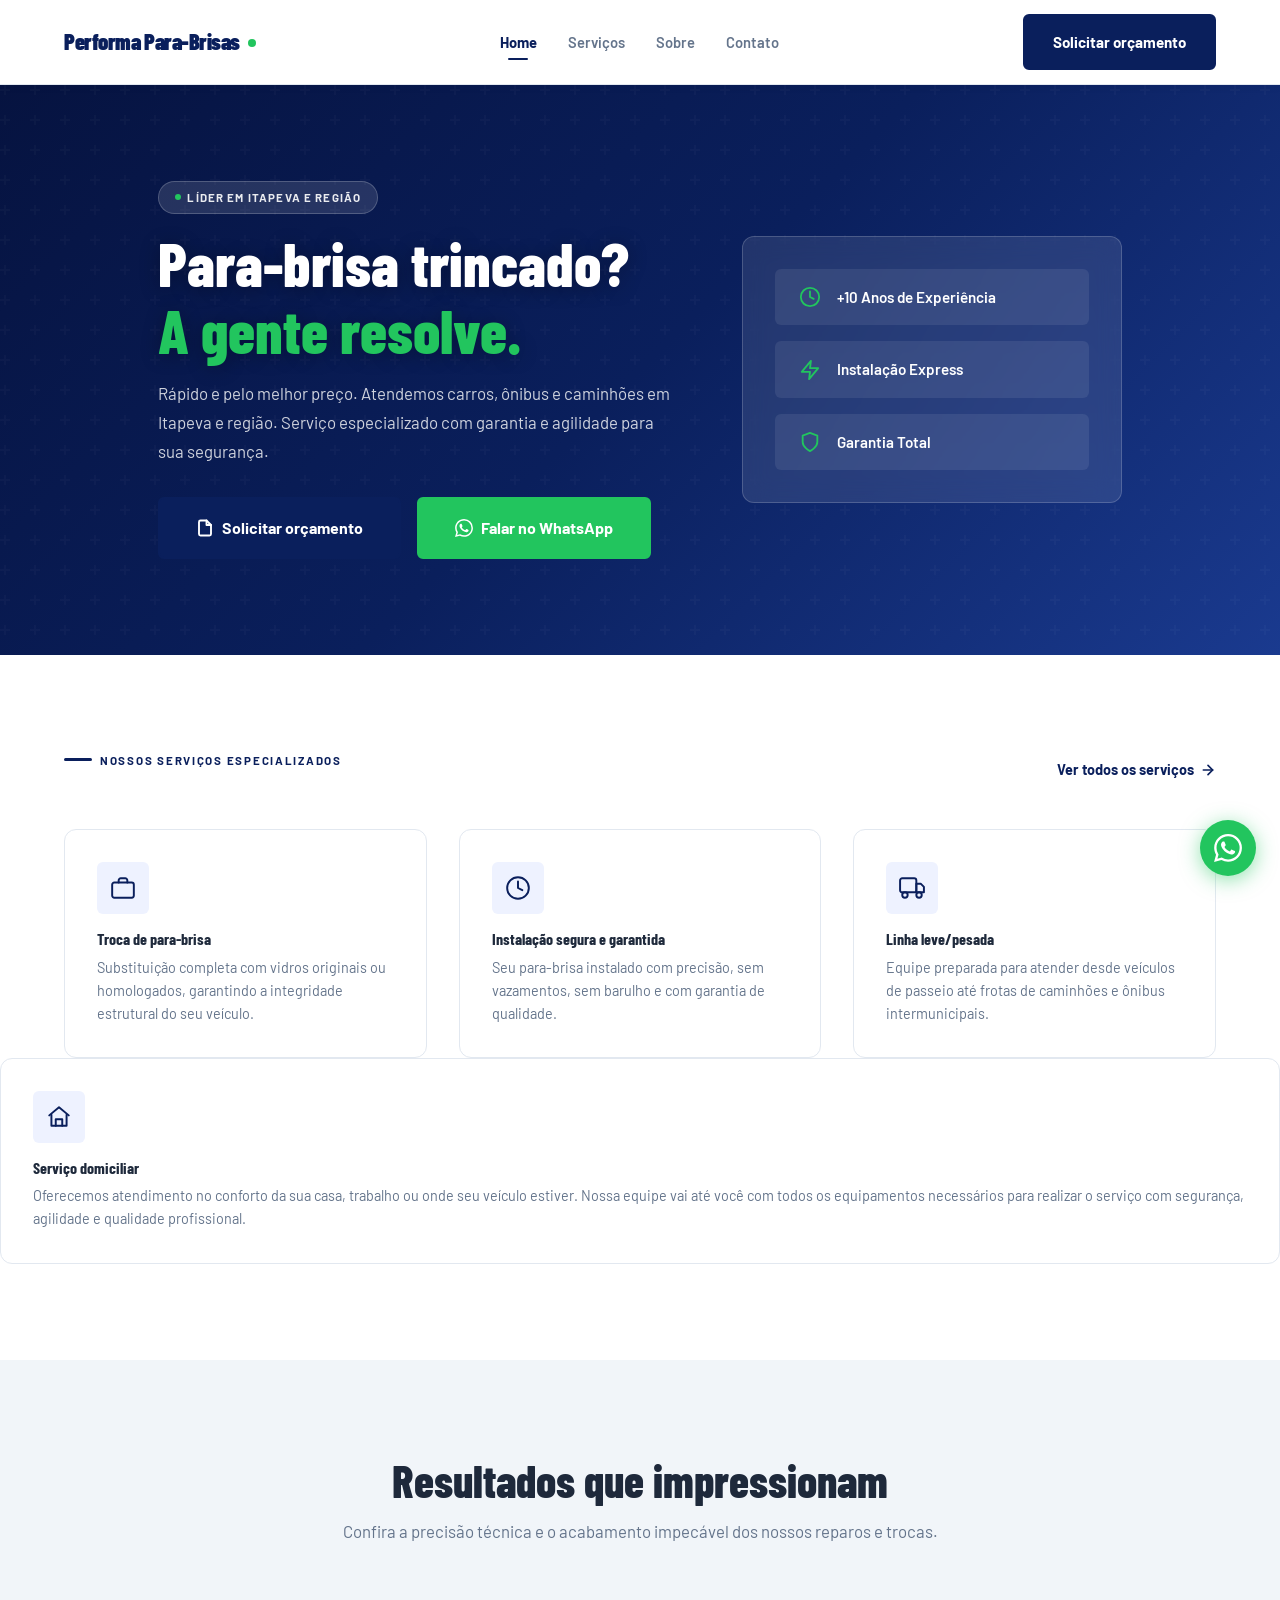
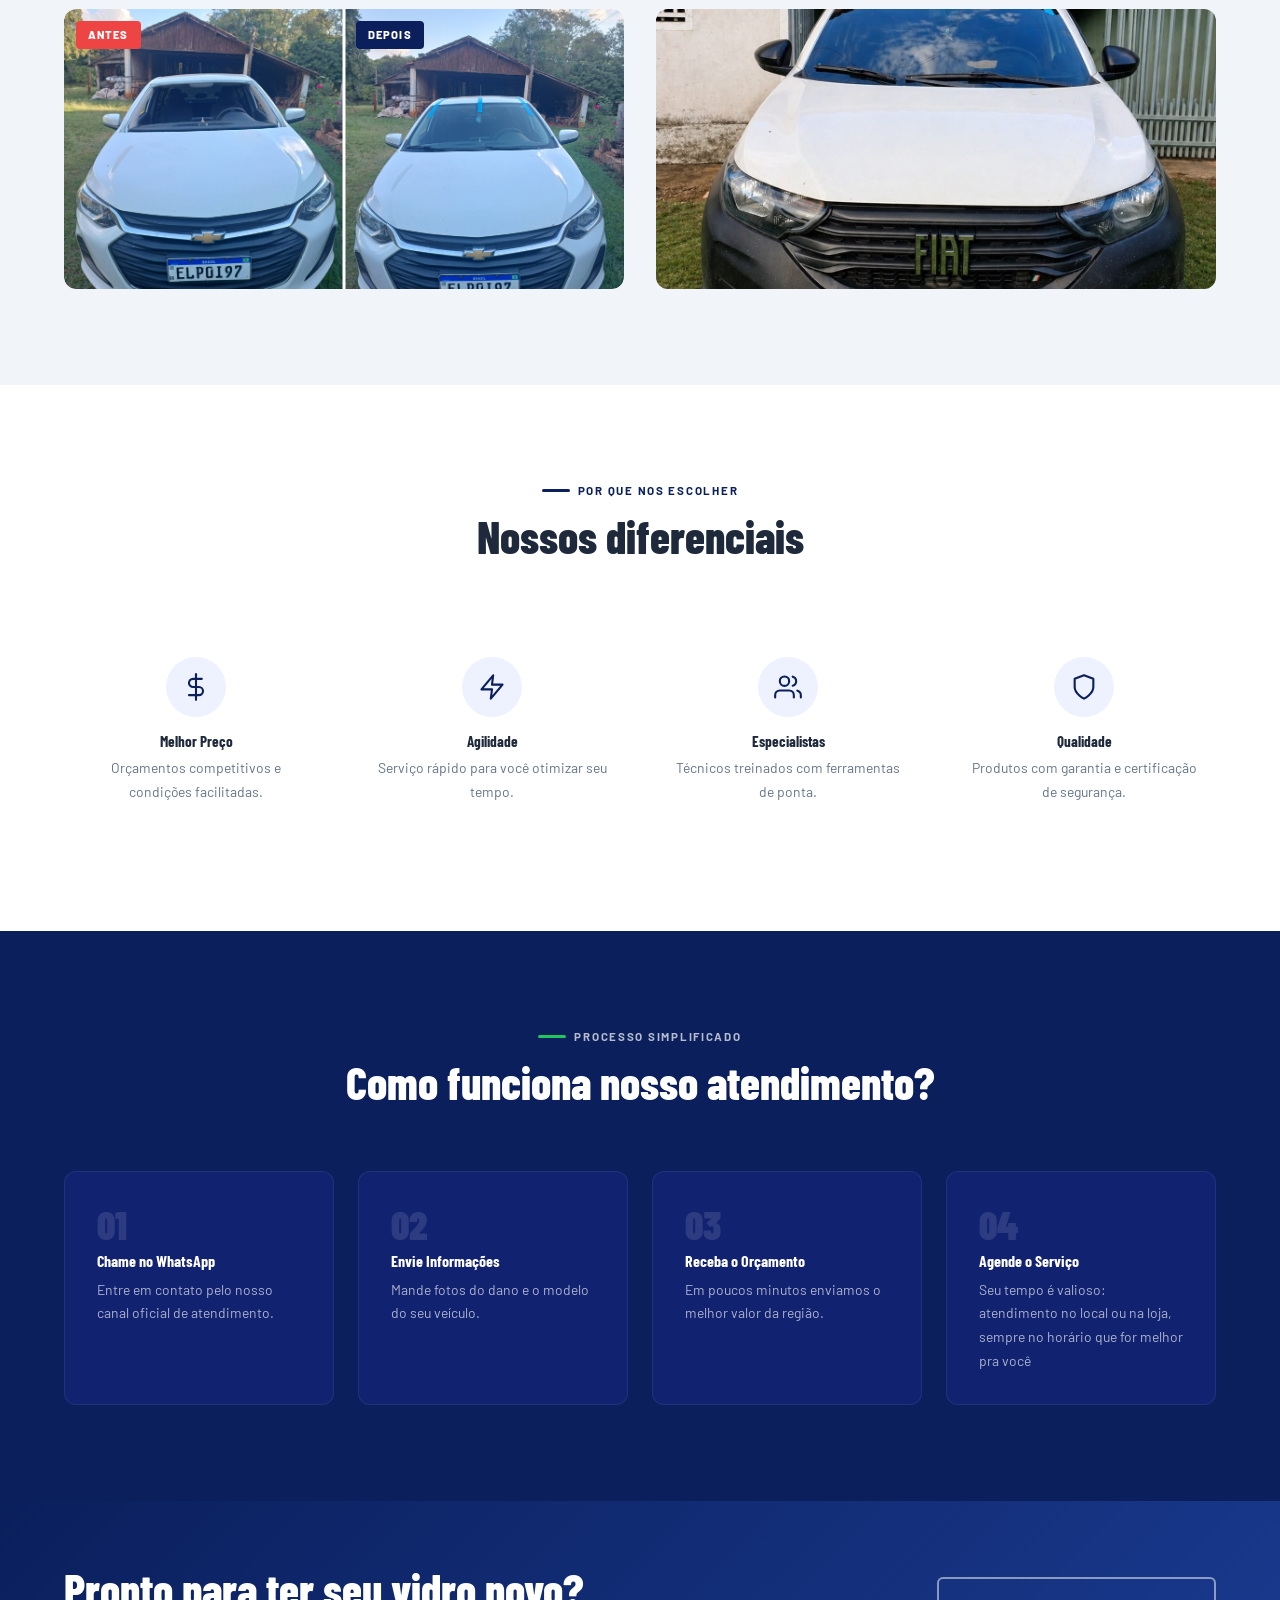
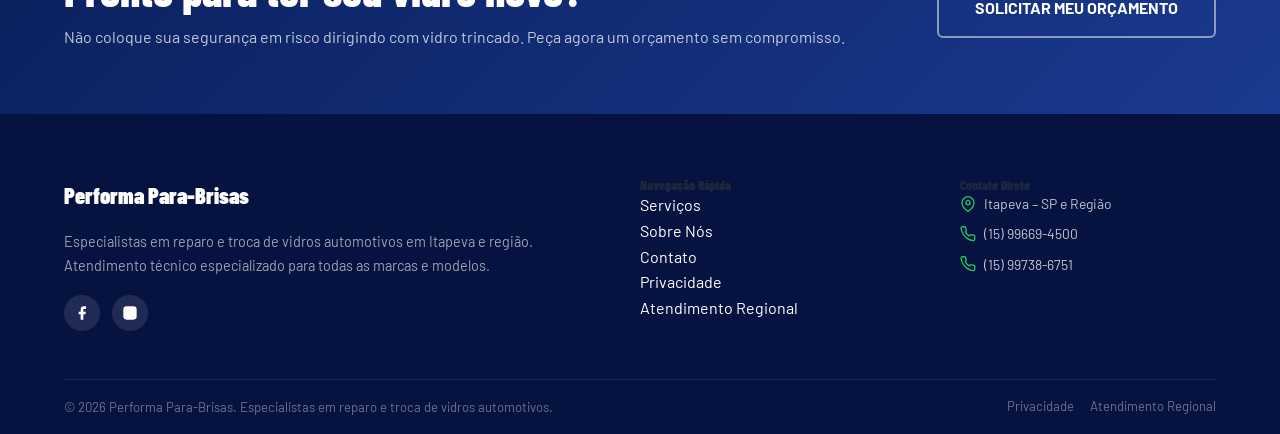
==== commit 13229021: "fix: correct JS script link in index.html" ====
--- a/index.html
+++ b/index.html
@@ -405,7 +405,7 @@
     </svg>
   </a>
 
-  <script src="src/scripts/main.js"></script>
+  <script src="src/js/main.js"></script>
 </body>
 
 </html>
